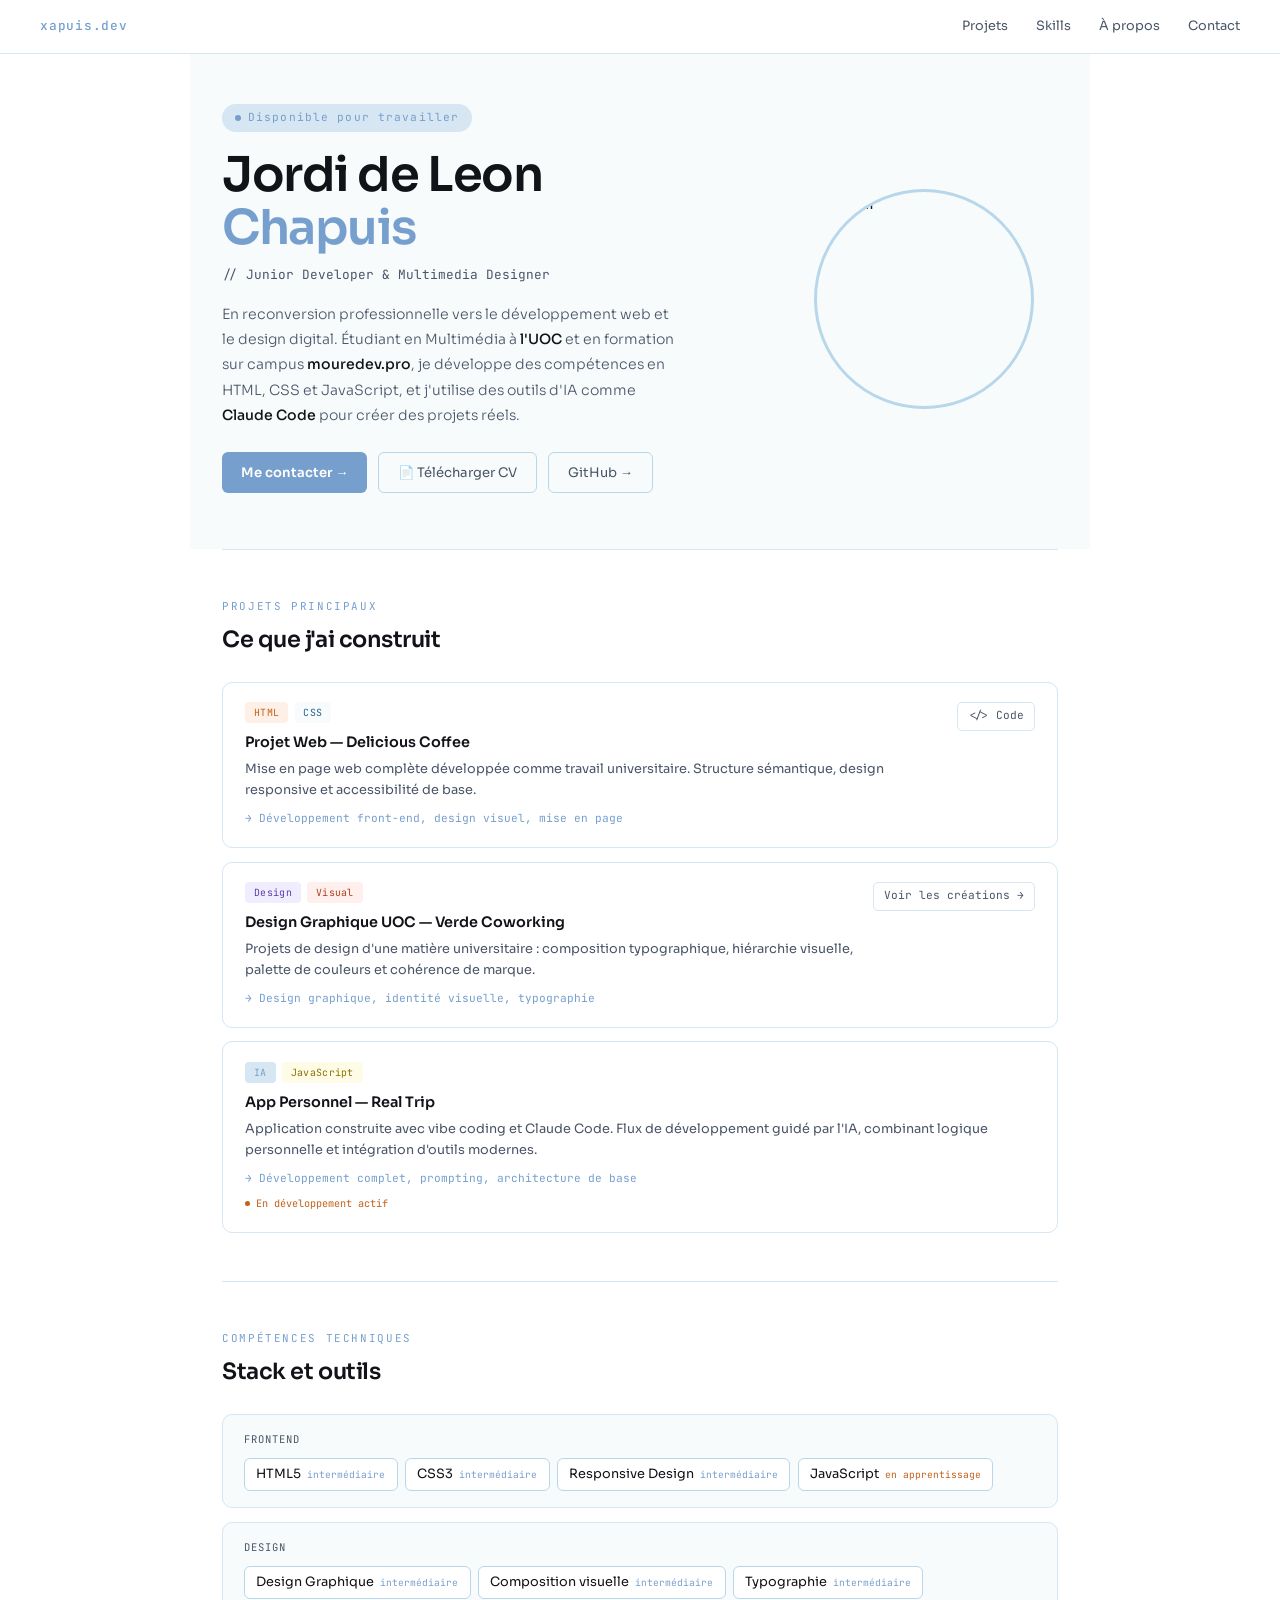
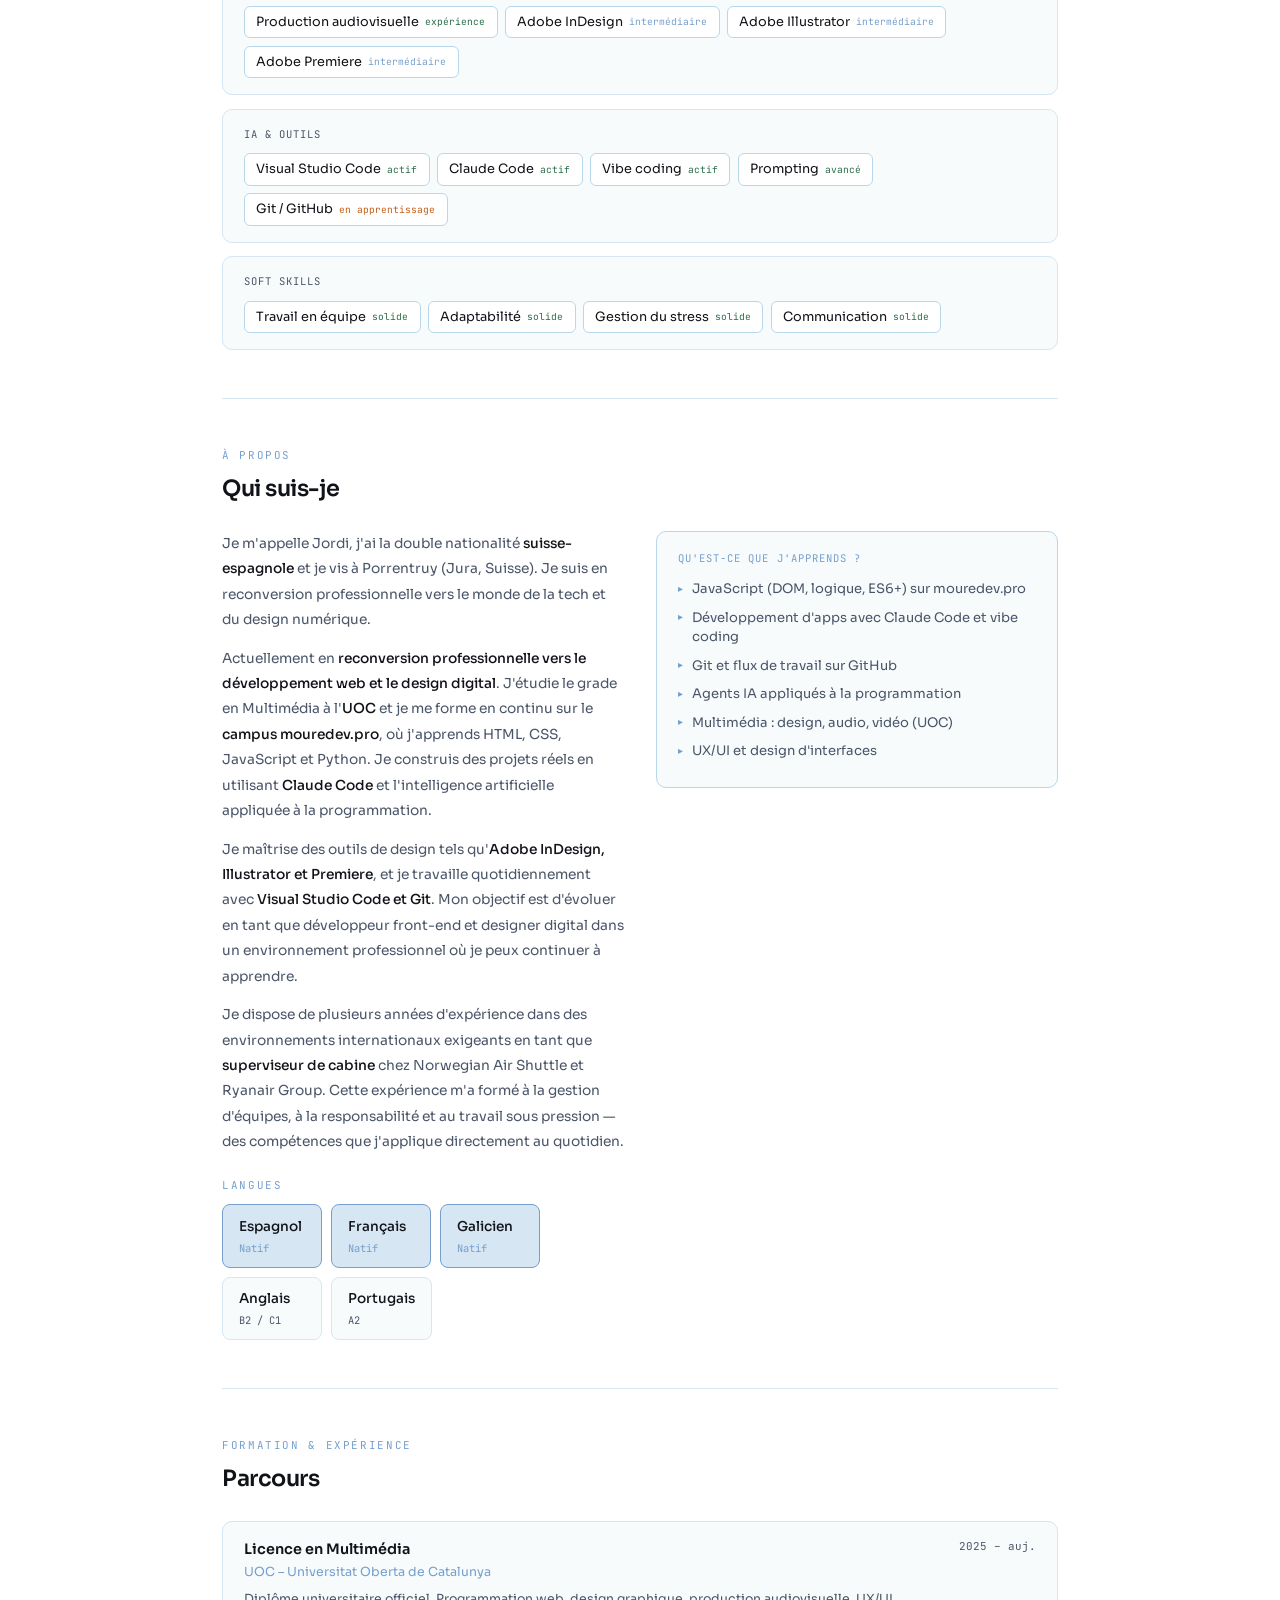
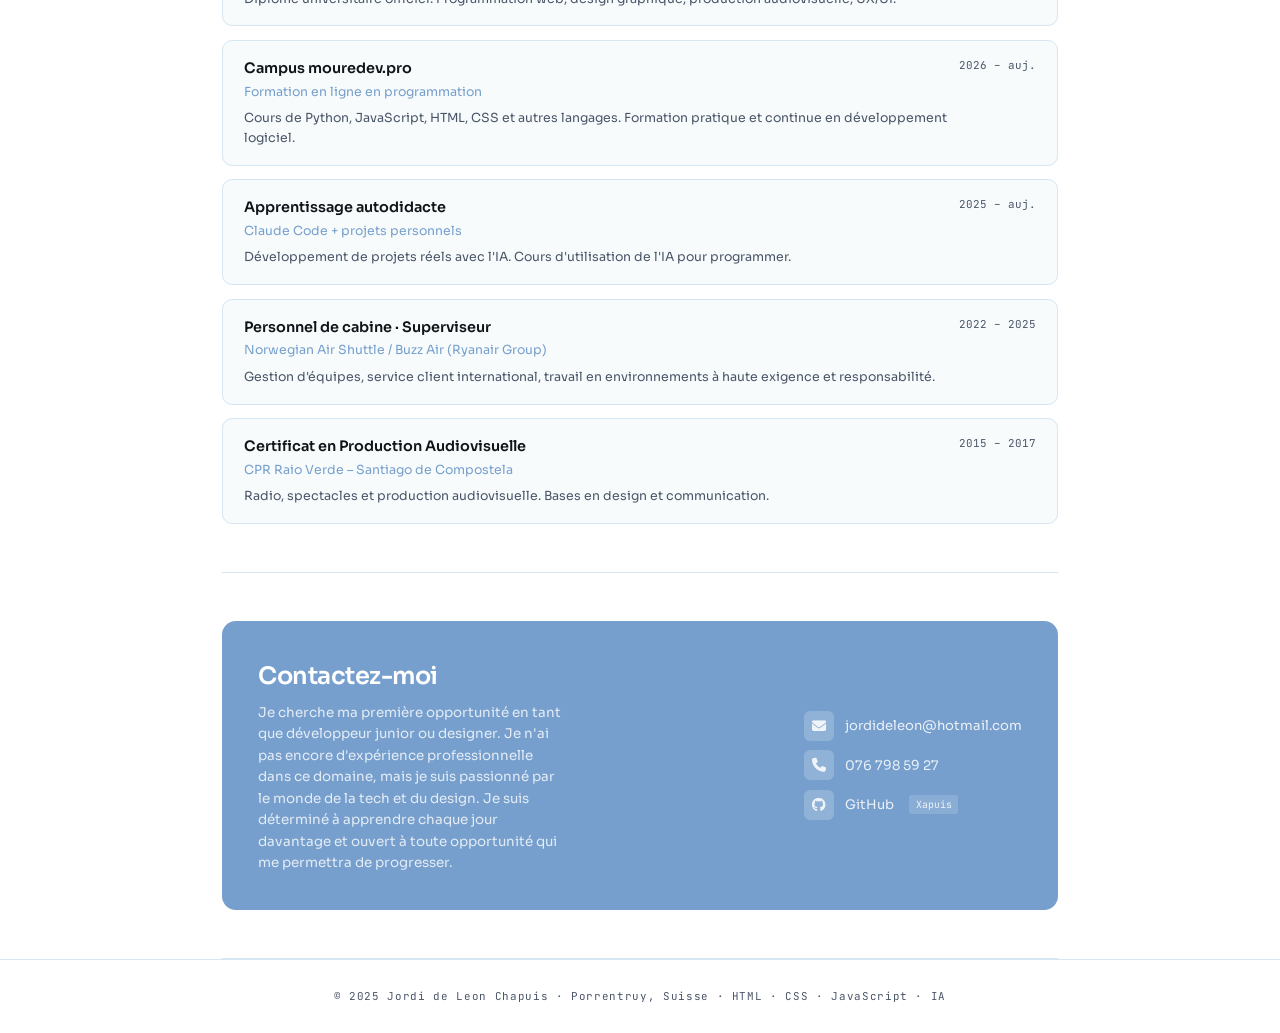
==== index.html @ 82d4c740 "portafolio completo con CV y versión francesa" ====
<!doctype html>
<html lang="fr">
  <head>
    <meta charset="UTF-8" />
    <meta name="viewport" content="width=device-width, initial-scale=1.0" />
    <title>Jordi de Leon Chapuis – Portfolio</title>
    <link
      href="https://fonts.googleapis.com/css2?family=Sora:wght@300;400;500;600&family=JetBrains+Mono:wght@400;500&display=swap"
      rel="stylesheet"
    />
    <link rel="stylesheet" href="style.css" />
    <link
      rel="stylesheet"
      href="https://cdnjs.cloudflare.com/ajax/libs/font-awesome/6.5.0/css/all.min.css"
    />
  </head>
  <body>
    <!-- nav -->
    <nav>
      <span class="logo">xapuis.dev</span>
      <div class="nav-links">
        <a href="#projets">Projets</a>
        <a href="#skills">Skills</a>
        <a href="#a-propos">À propos</a>
        <a href="#contact">Contact</a>
      </div>
    </nav>

    <!-- hero -->
    <div class="hero">
      <div class="hero-content">
        <div class="hero-available">
          <span class="dot"></span>Disponible pour travailler
        </div>
        <h1>Jordi de Leon<br /><span class="accent">Chapuis</span></h1>
        <div class="hero-role">
          // Junior Developer &amp; Multimedia Designer
        </div>
        <p class="hero-bio">
          En reconversion professionnelle vers le développement web et le design
          digital. Étudiant en Multimédia à <strong>l'UOC</strong> et en
          formation sur campus <strong>mouredev.pro</strong>, je développe des
          compétences en HTML, CSS et JavaScript, et j'utilise des outils d'IA
          comme <strong>Claude Code</strong> pour créer des projets réels.
        </p>
        <div class="hero-btns">
          <a href="#contact" class="btn-primary">Me contacter →</a>
          <a href="cv-jordi.pdf" class="btn-secondary">📄 Télécharger CV</a>
          <a href="https://github.com/Xapuis" class="btn-secondary">GitHub →</a>
        </div>
      </div>
      <img src="images/cv.picture.HEIC" alt="Jordi" class="avatar-img" />
    </div>

    <div class="container">
      <!-- projets -->
      <section class="section" id="projets">
        <div class="section-tag">Projets principaux</div>
        <h2>Ce que j'ai construit</h2>
        <div class="projects">
          <div class="project-card">
            <div class="project-info">
              <div class="proj-tags">
                <span class="tag t-html">HTML</span>
                <span class="tag t-css">CSS</span>
              </div>
              <h3 class="proj-title">Projet Web — Delicious Coffee</h3>
              <p class="proj-desc">
                Mise en page web complète développée comme travail
                universitaire. Structure sémantique, design responsive et
                accessibilité de base.
              </p>
              <div class="proj-role">
                Développement front-end, design visuel, mise en page
              </div>
            </div>
            <div class="proj-links">
              <a
                href="https://github.com/Xapuis/Proyect-html-css"
                class="proj-link"
                >&lt;/&gt; Code</a
              >
            </div>
          </div>

          <div class="project-card">
            <div class="project-info">
              <div class="proj-tags">
                <span class="tag t-design">Design</span>
                <span class="tag t-figma">Visual</span>
              </div>
              <h3 class="proj-title">Design Graphique UOC — Verde Coworking</h3>
              <p class="proj-desc">
                Projets de design d'une matière universitaire : composition
                typographique, hiérarchie visuelle, palette de couleurs et
                cohérence de marque.
              </p>
              <div class="proj-role">
                Design graphique, identité visuelle, typographie
              </div>
            </div>
            <div class="proj-links">
              <a
                href="https://github.com/Xapuis/proyect-graphic-design"
                class="proj-link"
                >Voir les créations →</a
              >
            </div>
          </div>

          <div class="project-card">
            <div class="project-info">
              <div class="proj-tags">
                <span class="tag t-ai">IA</span>
                <span class="tag t-js">JavaScript</span>
              </div>
              <h3 class="proj-title">App Personnel — Real Trip</h3>
              <p class="proj-desc">
                Application construite avec vibe coding et Claude Code. Flux de
                développement guidé par l'IA, combinant logique personnelle et
                intégration d'outils modernes.
              </p>
              <div class="proj-role">
                Développement complet, prompting, architecture de base
              </div>
              <div class="wip">
                <span class="wip-dot"></span>En développement actif
              </div>
            </div>
          </div>
        </div>
      </section>

      <!-- skills -->
      <section class="section" id="skills">
        <div class="section-tag">Compétences techniques</div>
        <h2>Stack et outils</h2>
        <div class="skills-cats">
          <div class="skill-cat">
            <div class="skill-cat-title">Frontend</div>
            <div class="skill-items">
              <div class="skill-item">
                HTML5 <span class="skill-lvl ok">intermédiaire</span>
              </div>
              <div class="skill-item">
                CSS3 <span class="skill-lvl ok">intermédiaire</span>
              </div>
              <div class="skill-item">
                Responsive Design
                <span class="skill-lvl ok">intermédiaire</span>
              </div>
              <div class="skill-item">
                JavaScript <span class="skill-lvl learn">en apprentissage</span>
              </div>
            </div>
          </div>

          <div class="skill-cat">
            <div class="skill-cat-title">Design</div>
            <div class="skill-items">
              <div class="skill-item">
                Design Graphique <span class="skill-lvl ok">intermédiaire</span>
              </div>
              <div class="skill-item">
                Composition visuelle
                <span class="skill-lvl ok">intermédiaire</span>
              </div>
              <div class="skill-item">
                Typographie <span class="skill-lvl ok">intermédiaire</span>
              </div>
              <div class="skill-item">
                Production audiovisuelle
                <span class="skill-lvl good">expérience</span>
              </div>
              <div class="skill-item">
                Adobe InDesign <span class="skill-lvl ok">intermédiaire</span>
              </div>
              <div class="skill-item">
                Adobe Illustrator
                <span class="skill-lvl ok">intermédiaire</span>
              </div>
              <div class="skill-item">
                Adobe Premiere <span class="skill-lvl ok">intermédiaire</span>
              </div>
            </div>
          </div>

          <div class="skill-cat">
            <div class="skill-cat-title">IA &amp; Outils</div>
            <div class="skill-items">
              <div class="skill-item">
                Visual Studio Code <span class="skill-lvl good">actif</span>
              </div>
              <div class="skill-item">
                Claude Code <span class="skill-lvl good">actif</span>
              </div>
              <div class="skill-item">
                Vibe coding <span class="skill-lvl good">actif</span>
              </div>
              <div class="skill-item">
                Prompting <span class="skill-lvl good">avancé</span>
              </div>
              <div class="skill-item">
                Git / GitHub
                <span class="skill-lvl learn">en apprentissage</span>
              </div>
            </div>
          </div>

          <div class="skill-cat">
            <div class="skill-cat-title">Soft skills</div>
            <div class="skill-items">
              <div class="skill-item">
                Travail en équipe <span class="skill-lvl good">solide</span>
              </div>
              <div class="skill-item">
                Adaptabilité <span class="skill-lvl good">solide</span>
              </div>
              <div class="skill-item">
                Gestion du stress <span class="skill-lvl good">solide</span>
              </div>
              <div class="skill-item">
                Communication <span class="skill-lvl good">solide</span>
              </div>
            </div>
          </div>
        </div>
      </section>

      <!-- à propos -->
      <section class="section" id="a-propos">
        <div class="section-tag">À propos</div>
        <h2>Qui suis-je</h2>
        <div class="about-grid">
          <div class="about-text">
            <p>
              Je m'appelle Jordi, j'ai la double nationalité
              <strong>suisse-espagnole</strong> et je vis à Porrentruy (Jura,
              Suisse). Je suis en reconversion professionnelle vers le monde de
              la tech et du design numérique.
            </p>
            <p>
              Actuellement en
              <strong
                >reconversion professionnelle vers le développement web et le
                design digital</strong
              >. J'étudie le grade en Multimédia à l'<strong>UOC</strong> et je
              me forme en continu sur le <strong>campus mouredev.pro</strong>,
              où j'apprends HTML, CSS, JavaScript et Python. Je construis des
              projets réels en utilisant <strong>Claude Code</strong> et
              l'intelligence artificielle appliquée à la programmation.
            </p>

            <p>
              Je maîtrise des outils de design tels qu'<strong
                >Adobe InDesign, Illustrator et Premiere</strong
              >, et je travaille quotidiennement avec
              <strong>Visual Studio Code et Git</strong>. Mon objectif est
              d'évoluer en tant que développeur front-end et designer digital
              dans un environnement professionnel où je peux continuer à
              apprendre.
            </p>

            <p>
              Je dispose de plusieurs années d'expérience dans des
              environnements internationaux exigeants en tant que
              <strong>superviseur de cabine</strong> chez Norwegian Air Shuttle
              et Ryanair Group. Cette expérience m'a formé à la gestion
              d'équipes, à la responsabilité et au travail sous pression — des
              compétences que j'applique directement au quotidien.
            </p>
            <div class="langs-block">
              <div class="section-tag">Langues</div>
              <div class="langs-grid">
                <div class="lang-card native">
                  <div class="lang-name">Espagnol</div>
                  <div class="lang-level">Natif</div>
                </div>
                <div class="lang-card native">
                  <div class="lang-name">Français</div>
                  <div class="lang-level">Natif</div>
                </div>
                <div class="lang-card native">
                  <div class="lang-name">Galicien</div>
                  <div class="lang-level">Natif</div>
                </div>
                <div class="lang-card">
                  <div class="lang-name">Anglais</div>
                  <div class="lang-level">B2 / C1</div>
                </div>
                <div class="lang-card">
                  <div class="lang-name">Portugais</div>
                  <div class="lang-level">A2</div>
                </div>
              </div>
            </div>
          </div>
          <div class="learn-box">
            <div class="learn-box-title">Qu'est-ce que j'apprends ?</div>
            <div class="learn-item">
              JavaScript (DOM, logique, ES6+) sur mouredev.pro
            </div>
            <div class="learn-item">
              Développement d'apps avec Claude Code et vibe coding
            </div>
            <div class="learn-item">Git et flux de travail sur GitHub</div>
            <div class="learn-item">Agents IA appliqués à la programmation</div>
            <div class="learn-item">
              Multimédia : design, audio, vidéo (UOC)
            </div>
            <div class="learn-item">UX/UI et design d'interfaces</div>
          </div>
        </div>
      </section>

      <!-- formation et expérience -->
      <section class="section" id="formation">
        <div class="section-tag">Formation &amp; Expérience</div>
        <h2>Parcours</h2>
        <div class="exp-list">
          <div class="exp-item">
            <div>
              <div class="exp-title">Licence en Multimédia</div>
              <div class="exp-co">UOC – Universitat Oberta de Catalunya</div>
              <div class="exp-desc">
                Diplôme universitaire officiel. Programmation web, design
                graphique, production audiovisuelle, UX/UI.
              </div>
            </div>
            <div class="exp-date">2025 – auj.</div>
          </div>

          <div class="exp-item">
            <div>
              <div class="exp-title">Campus mouredev.pro</div>
              <div class="exp-co">Formation en ligne en programmation</div>
              <div class="exp-desc">
                Cours de Python, JavaScript, HTML, CSS et autres langages.
                Formation pratique et continue en développement logiciel.
              </div>
            </div>
            <div class="exp-date">2026 – auj.</div>
          </div>

          <div class="exp-item">
            <div>
              <div class="exp-title">Apprentissage autodidacte</div>
              <div class="exp-co">Claude Code + projets personnels</div>
              <div class="exp-desc">
                Développement de projets réels avec l'IA. Cours d'utilisation de
                l'IA pour programmer.
              </div>
            </div>
            <div class="exp-date">2025 – auj.</div>
          </div>

          <div class="exp-item">
            <div>
              <div class="exp-title">Personnel de cabine · Superviseur</div>
              <div class="exp-co">
                Norwegian Air Shuttle / Buzz Air (Ryanair Group)
              </div>
              <div class="exp-desc">
                Gestion d'équipes, service client international, travail en
                environnements à haute exigence et responsabilité.
              </div>
            </div>
            <div class="exp-date">2022 – 2025</div>
          </div>

          <div class="exp-item">
            <div>
              <div class="exp-title">
                Certificat en Production Audiovisuelle
              </div>
              <div class="exp-co">CPR Raio Verde – Santiago de Compostela</div>
              <div class="exp-desc">
                Radio, spectacles et production audiovisuelle. Bases en design
                et communication.
              </div>
            </div>
            <div class="exp-date">2015 – 2017</div>
          </div>
        </div>
      </section>

      <!-- contact -->
      <section class="section section-contacto" id="contact">
        <div class="contact-box">
          <div class="contact-info">
            <h2>Contactez-moi</h2>
            <p>
              Je cherche ma première opportunité en tant que développeur junior
              ou designer. Je n'ai pas encore d'expérience professionnelle dans
              ce domaine, mais je suis passionné par le monde de la tech et du
              design. Je suis déterminé à apprendre chaque jour davantage et
              ouvert à toute opportunité qui me permettra de progresser.
            </p>
          </div>
          <div class="contact-items">
            <a href="mailto:jordideleon@hotmail.com" class="contact-row">
              <div class="c-icon"><i class="fa-solid fa-envelope"></i></div>
              jordideleon@hotmail.com
            </a>
            <a href="tel:0767985927" class="contact-row">
              <div class="c-icon"><i class="fa-solid fa-phone"></i></div>
              076 798 59 27
            </a>

            <a href="https://github.com/Xapuis" class="contact-row">
              <div class="c-icon"><i class="fa-brands fa-github"></i></div>
              GitHub <span class="c-placeholder">Xapuis</span>
            </a>
          </div>
        </div>
      </section>
    </div>

    <footer>
      © 2025 Jordi de Leon Chapuis · Porrentruy, Suisse · HTML · CSS ·
      JavaScript · IA
    </footer>
    <script>
      history.scrollRestoration = "manual";
      window.scrollTo(0, 0);
    </script>
  </body>
</html>
---- style.css ----
/* variables */
:root {
  --c1: #f7fbfc;
  --c2: #d6e6f2;
  --c3: #b9d7ea;
  --c4: #769fcd;
  --black: #111318;
  --muted: #4a5568;
  --warn: #c2601a;
  --good: #2a6e4a;
  --radius: 10px;
}

*,
*::before,
*::after {
  box-sizing: border-box;
  margin: 0;
  padding: 0;
}

html {
  scroll-behavior: smooth;
}

body {
  font-family: "Sora", sans-serif;
  background: #ffffff;
  color: var(--black);
  line-height: 1.6;
  font-size: 15px;
}

/* nav */
nav {
  position: fixed;
  top: 0;
  left: 0;
  right: 0;
  z-index: 100;
  padding: 0 2.5rem;
  height: 54px;
  display: flex;
  align-items: center;
  justify-content: space-between;
  background: #ffffff;
  border-bottom: 1.5px solid var(--c2);
}

.logo {
  font-family: "JetBrains Mono", monospace;
  font-size: 0.8rem;
  color: var(--c4);
  font-weight: 500;
  letter-spacing: 0.06em;
}

.nav-links {
  display: flex;
  gap: 1.75rem;
}

.nav-links a {
  font-size: 0.8rem;
  color: var(--muted);
  text-decoration: none;
  transition: color 0.15s;
}

.nav-links a:hover {
  color: var(--c4);
}

/* hero */
.hero {
  background: var(--c1);
  padding: 6.5rem 2rem 3.5rem;
  max-width: 900px;
  margin: 0 auto;
  display: grid;
  grid-template-columns: 1fr 220px;
  gap: 0.5rem;
  align-items: center;
}

@keyframes blink {
  0%, 100% { opacity: 1; }
  50% { opacity: 0.25; }
}

.hero-available {
  display: inline-flex;
  align-items: center;
  gap: 0.45rem;
  font-family: "JetBrains Mono", monospace;
  font-size: 0.7rem;
  color: var(--c4);
  letter-spacing: 0.1em;
  margin-bottom: 1.1rem;
  background: var(--c2);
  padding: 0.3rem 0.8rem;
  border-radius: 100px;
  width: fit-content;
}

.dot {
  width: 6px;
  height: 6px;
  background: var(--c4);
  border-radius: 50%;
  animation: blink 2s ease infinite;
}

.hero h1 {
  font-size: clamp(2rem, 5vw, 3rem);
  font-weight: 600;
  line-height: 1.1;
  letter-spacing: -0.03em;
  margin-bottom: 0.65rem;
}

.accent {
  color: var(--c4);
}

.hero-role {
  font-family: "JetBrains Mono", monospace;
  font-size: 0.8rem;
  color: var(--muted);
  margin-bottom: 1rem;
}

.hero-bio {
  color: var(--muted);
  font-size: 0.88rem;
  font-weight: 300;
  max-width: 460px;
  line-height: 1.8;
  margin-bottom: 1.5rem;
}

.hero-bio strong {
  color: var(--black);
  font-weight: 500;
}

.hero-btns {
  display: flex;
  gap: 0.65rem;
  flex-wrap: wrap;
}

.btn-primary {
  display: inline-flex;
  align-items: center;
  gap: 0.4rem;
  padding: 0.55rem 1.2rem;
  background: var(--c4);
  color: #ffffff;
  font-size: 0.82rem;
  font-weight: 600;
  border-radius: 6px;
  text-decoration: none;
  transition: opacity 0.15s;
}
.btn-primary:hover {
  opacity: 0.85;
}

.btn-secondary {
  display: inline-flex;
  align-items: center;
  gap: 0.4rem;
  padding: 0.55rem 1.2rem;
  border: 1.5px solid var(--c3);
  color: var(--muted);
  font-size: 0.82rem;
  border-radius: 6px;
  text-decoration: none;
  transition: border-color 0.15s, color 0.15s;
}
.btn-secondary:hover {
  border-color: var(--c4);
  color: var(--c4);
}

.avatar-img {
  width: 220px;
  height: 220px;
  border-radius: 50%;
  object-fit: cover;
  border: 3px solid var(--c3);
  margin-left: -1.5rem;
}

/* contenedor y secciones */
.container {
  max-width: 900px;
  margin: 0 auto;
  padding: 0 2rem;
}

.section {
  padding: 3rem 0;
  border-top: 1.5px solid var(--c2);
}

.section-contacto {
  border-bottom: 1.5px solid var(--c2);
  margin-bottom: 0;
}

.section-tag {
  font-family: "JetBrains Mono", monospace;
  font-size: 0.68rem;
  color: var(--c4);
  letter-spacing: 0.15em;
  text-transform: uppercase;
  margin-bottom: 0.4rem;
}

.section h2 {
  font-size: 1.4rem;
  font-weight: 600;
  letter-spacing: -0.02em;
  margin-bottom: 1.5rem;
}

/* proyectos */
.projects {
  display: flex;
  flex-direction: column;
  gap: 0.85rem;
}

.project-card {
  background: #ffffff;
  border: 1.5px solid var(--c2);
  border-radius: var(--radius);
  padding: 1.2rem 1.4rem;
  display: grid;
  grid-template-columns: 1fr auto;
  gap: 1rem;
  align-items: start;
  transition: border-color 0.2s;
}

.project-card:hover {
  border-color: var(--c4);
}

.proj-tags {
  display: flex;
  gap: 0.4rem;
  flex-wrap: wrap;
  margin-bottom: 0.5rem;
}

.tag {
  font-family: "JetBrains Mono", monospace;
  font-size: 0.62rem;
  padding: 0.18rem 0.55rem;
  border-radius: 4px;
  letter-spacing: 0.03em;
}

.t-html   { background: #fef0e6; color: #c2601a; }
.t-css    { background: var(--c1); color: #2a5f8a; }
.t-js     { background: #fefbe6; color: #8a7200; }
.t-ai     { background: var(--c2); color: var(--c4); }
.t-design { background: #f0eefe; color: #5a3faa; }
.t-figma  { background: #fff0ee; color: #b04020; }

.proj-title {
  font-size: 0.9rem;
  font-weight: 600;
  margin-bottom: 0.3rem;
  color: var(--black);
}

.proj-desc {
  font-size: 0.8rem;
  color: var(--muted);
  line-height: 1.6;
  margin-bottom: 0.6rem;
}

.proj-role {
  font-family: "JetBrains Mono", monospace;
  font-size: 0.7rem;
  color: var(--c4);
}
.proj-role::before {
  content: "→ ";
}

.wip {
  display: inline-flex;
  align-items: center;
  gap: 0.35rem;
  font-family: "JetBrains Mono", monospace;
  font-size: 0.64rem;
  color: var(--warn);
  margin-top: 0.5rem;
}

@keyframes blink-warn {
  0%, 100% { opacity: 1; }
  50% { opacity: 0.3; }
}

.wip-dot {
  width: 5px;
  height: 5px;
  background: var(--warn);
  border-radius: 50%;
  animation: blink-warn 1.5s ease infinite;
}

.proj-links {
  display: flex;
  gap: 0.45rem;
  flex-shrink: 0;
}

.proj-link {
  font-family: "JetBrains Mono", monospace;
  font-size: 0.7rem;
  color: var(--muted);
  text-decoration: none;
  border: 1px solid var(--c2);
  padding: 0.28rem 0.6rem;
  border-radius: 5px;
  white-space: nowrap;
  transition: border-color 0.15s, color 0.15s;
}
.proj-link:hover {
  border-color: var(--c4);
  color: var(--c4);
}

/* skills */
.skills-cats {
  display: flex;
  flex-direction: column;
  gap: 0.85rem;
}

.skill-cat {
  background: var(--c1);
  border: 1.5px solid var(--c2);
  border-radius: var(--radius);
  padding: 1rem 1.3rem;
}

.skill-cat-title {
  font-family: "JetBrains Mono", monospace;
  font-size: 0.66rem;
  color: var(--muted);
  letter-spacing: 0.1em;
  text-transform: uppercase;
  margin-bottom: 0.65rem;
}

.skill-items {
  display: flex;
  flex-wrap: wrap;
  gap: 0.45rem;
}

.skill-item {
  display: flex;
  align-items: center;
  gap: 0.4rem;
  background: #ffffff;
  border: 1px solid var(--c3);
  border-radius: 6px;
  padding: 0.32rem 0.7rem;
  font-size: 0.8rem;
}

.skill-lvl {
  font-family: "JetBrains Mono", monospace;
  font-size: 0.6rem;
}
.skill-lvl.learn { color: var(--warn); }
.skill-lvl.ok    { color: var(--c4); }
.skill-lvl.good  { color: var(--good); }

/* sobre mí */
.about-grid {
  display: grid;
  grid-template-columns: 1fr 1fr;
  gap: 2rem;
  align-items: start;
}

.about-text p {
  font-size: 0.86rem;
  color: var(--muted);
  line-height: 1.85;
  margin-bottom: 0.8rem;
}
.about-text p strong {
  color: var(--black);
  font-weight: 500;
}

.langs-block {
  margin-top: 1.4rem;
}

.langs-grid {
  display: flex;
  flex-wrap: wrap;
  gap: 0.55rem;
  margin-top: 0.6rem;
}

.lang-card {
  background: var(--c1);
  border: 1.5px solid var(--c2);
  border-radius: 8px;
  padding: 0.65rem 1rem;
  min-width: 100px;
}
.lang-card.native {
  border-color: var(--c4);
  background: var(--c2);
}

.lang-name {
  font-size: 0.85rem;
  font-weight: 500;
  margin-bottom: 0.15rem;
}
.lang-level {
  font-family: "JetBrains Mono", monospace;
  font-size: 0.65rem;
  color: var(--muted);
}
.lang-card.native .lang-level {
  color: var(--c4);
}

.learn-box {
  background: var(--c1);
  border: 1.5px solid var(--c3);
  border-radius: var(--radius);
  padding: 1.1rem 1.3rem;
  height: fit-content;
}

.learn-box-title {
  font-family: "JetBrains Mono", monospace;
  font-size: 0.66rem;
  color: var(--c4);
  letter-spacing: 0.1em;
  text-transform: uppercase;
  margin-bottom: 0.8rem;
}

.learn-item {
  display: flex;
  align-items: flex-start;
  gap: 0.55rem;
  font-size: 0.82rem;
  color: var(--muted);
  margin-bottom: 0.55rem;
  line-height: 1.5;
}
.learn-item::before {
  content: "▸";
  color: var(--c4);
  font-size: 0.62rem;
  margin-top: 0.16rem;
  flex-shrink: 0;
}

/* experiencia y formación */
.exp-list {
  display: flex;
  flex-direction: column;
  gap: 0.85rem;
}

.exp-item {
  background: var(--c1);
  border: 1.5px solid var(--c2);
  border-radius: var(--radius);
  padding: 1rem 1.3rem;
  display: grid;
  grid-template-columns: 1fr auto;
  gap: 0.5rem;
  align-items: start;
}

.exp-title {
  font-size: 0.9rem;
  font-weight: 600;
  margin-bottom: 0.15rem;
}

.exp-co {
  font-size: 0.78rem;
  color: var(--c4);
}

.exp-desc {
  font-size: 0.78rem;
  color: var(--muted);
  margin-top: 0.4rem;
  line-height: 1.6;
  grid-column: 1 / -1;
}

.exp-date {
  font-family: "JetBrains Mono", monospace;
  font-size: 0.68rem;
  color: var(--muted);
  white-space: nowrap;
}

/* contacto */
.contact-box {
  background: var(--c4);
  border-radius: 14px;
  padding: 2.25rem;
  display: flex;
  justify-content: space-between;
  align-items: center;
  gap: 2rem;
  flex-wrap: wrap;
}

.contact-info h2 {
  font-size: 1.5rem;
  font-weight: 600;
  color: #ffffff;
  margin-bottom: 0.4rem;
}

.contact-info p {
  font-size: 0.84rem;
  color: rgba(255, 255, 255, 0.8);
  max-width: 310px;
}

.contact-items {
  display: flex;
  flex-direction: column;
  gap: 0.6rem;
}

.contact-row {
  display: flex;
  align-items: center;
  gap: 0.7rem;
  font-size: 0.82rem;
  color: rgba(255, 255, 255, 0.85);
  text-decoration: none;
  transition: color 0.15s;
}
.contact-row:hover {
  color: #ffffff;
}

.c-icon {
  width: 30px;
  height: 30px;
  background: rgba(255, 255, 255, 0.2);
  border-radius: 6px;
  display: flex;
  align-items: center;
  justify-content: center;
  font-size: 0.88rem;
  flex-shrink: 0;
}

.c-placeholder {
  font-family: "JetBrains Mono", monospace;
  font-size: 0.62rem;
  background: rgba(255, 255, 255, 0.15);
  border-radius: 3px;
  padding: 0.1rem 0.4rem;
  margin-left: 0.25rem;
}

/* footer */
footer {
  text-align: center;
  padding: 1.75rem;
  font-family: "JetBrains Mono", monospace;
  font-size: 0.68rem;
  color: var(--muted);
  border-top: 1.5px solid var(--c2);
  letter-spacing: 0.06em;
}

/* responsive móvil */
@media (max-width: 640px) {
  .hero {
    grid-template-columns: 1fr;
    padding-top: 5.5rem;
  }

  .avatar-img {
    display: none;
  }

  .about-grid {
    grid-template-columns: 1fr;
  }

  nav {
    padding: 0 1rem;
  }

  .nav-links {
    gap: 1rem;
  }

  .project-card {
    grid-template-columns: 1fr;
  }

  .contact-box {
    flex-direction: column;
    align-items: flex-start;
  }
}
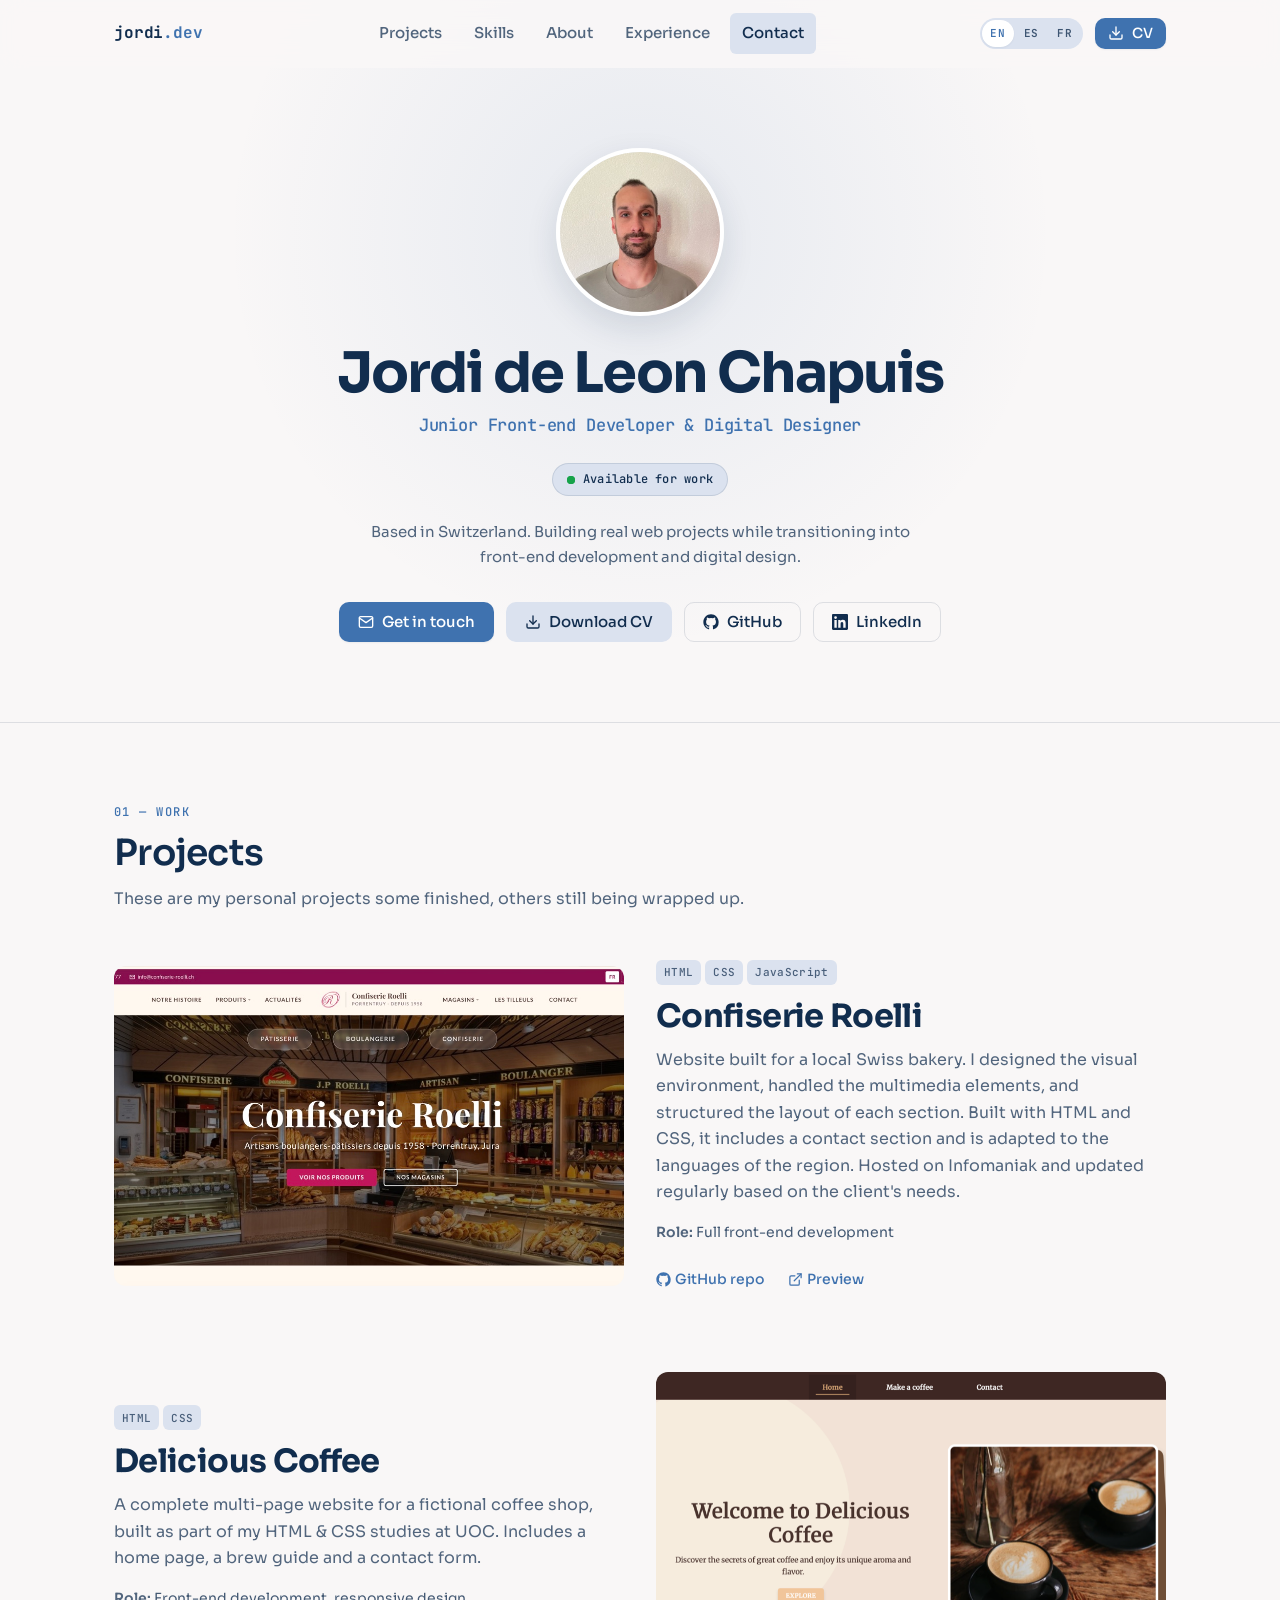
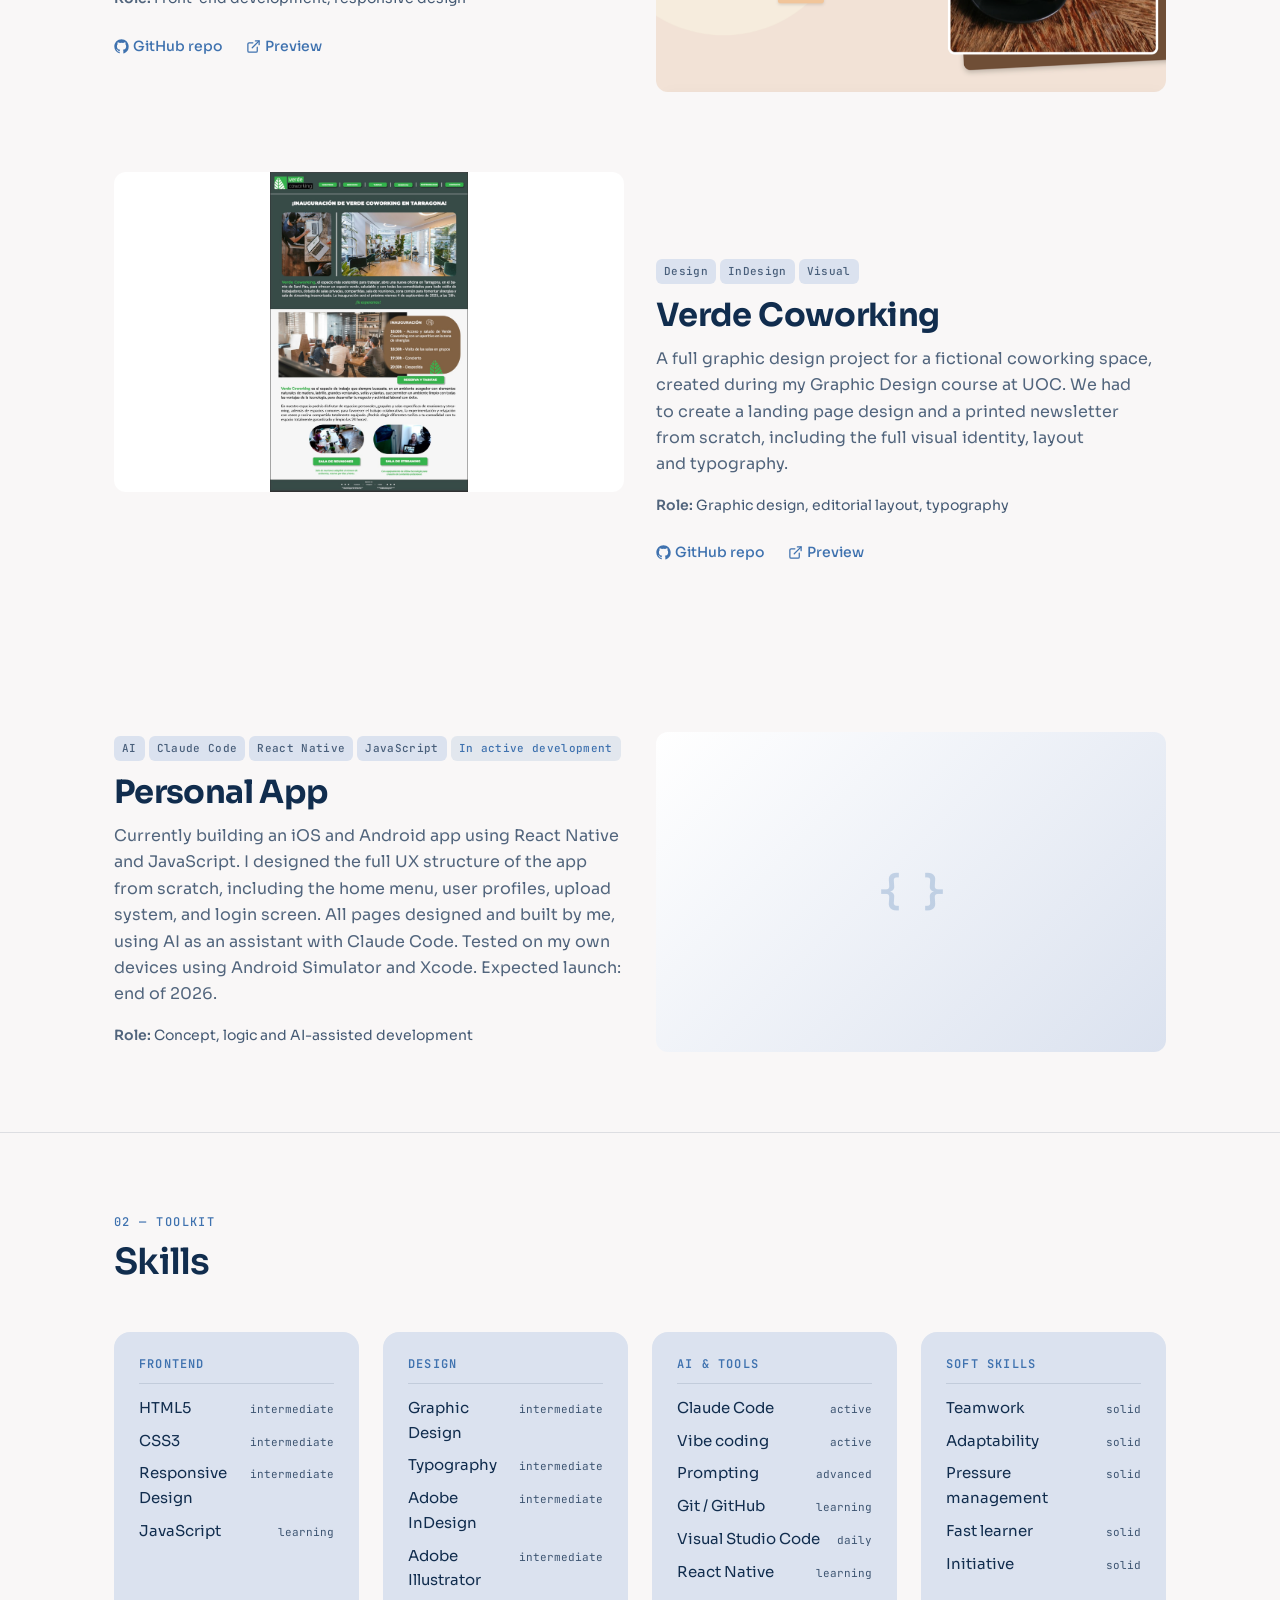
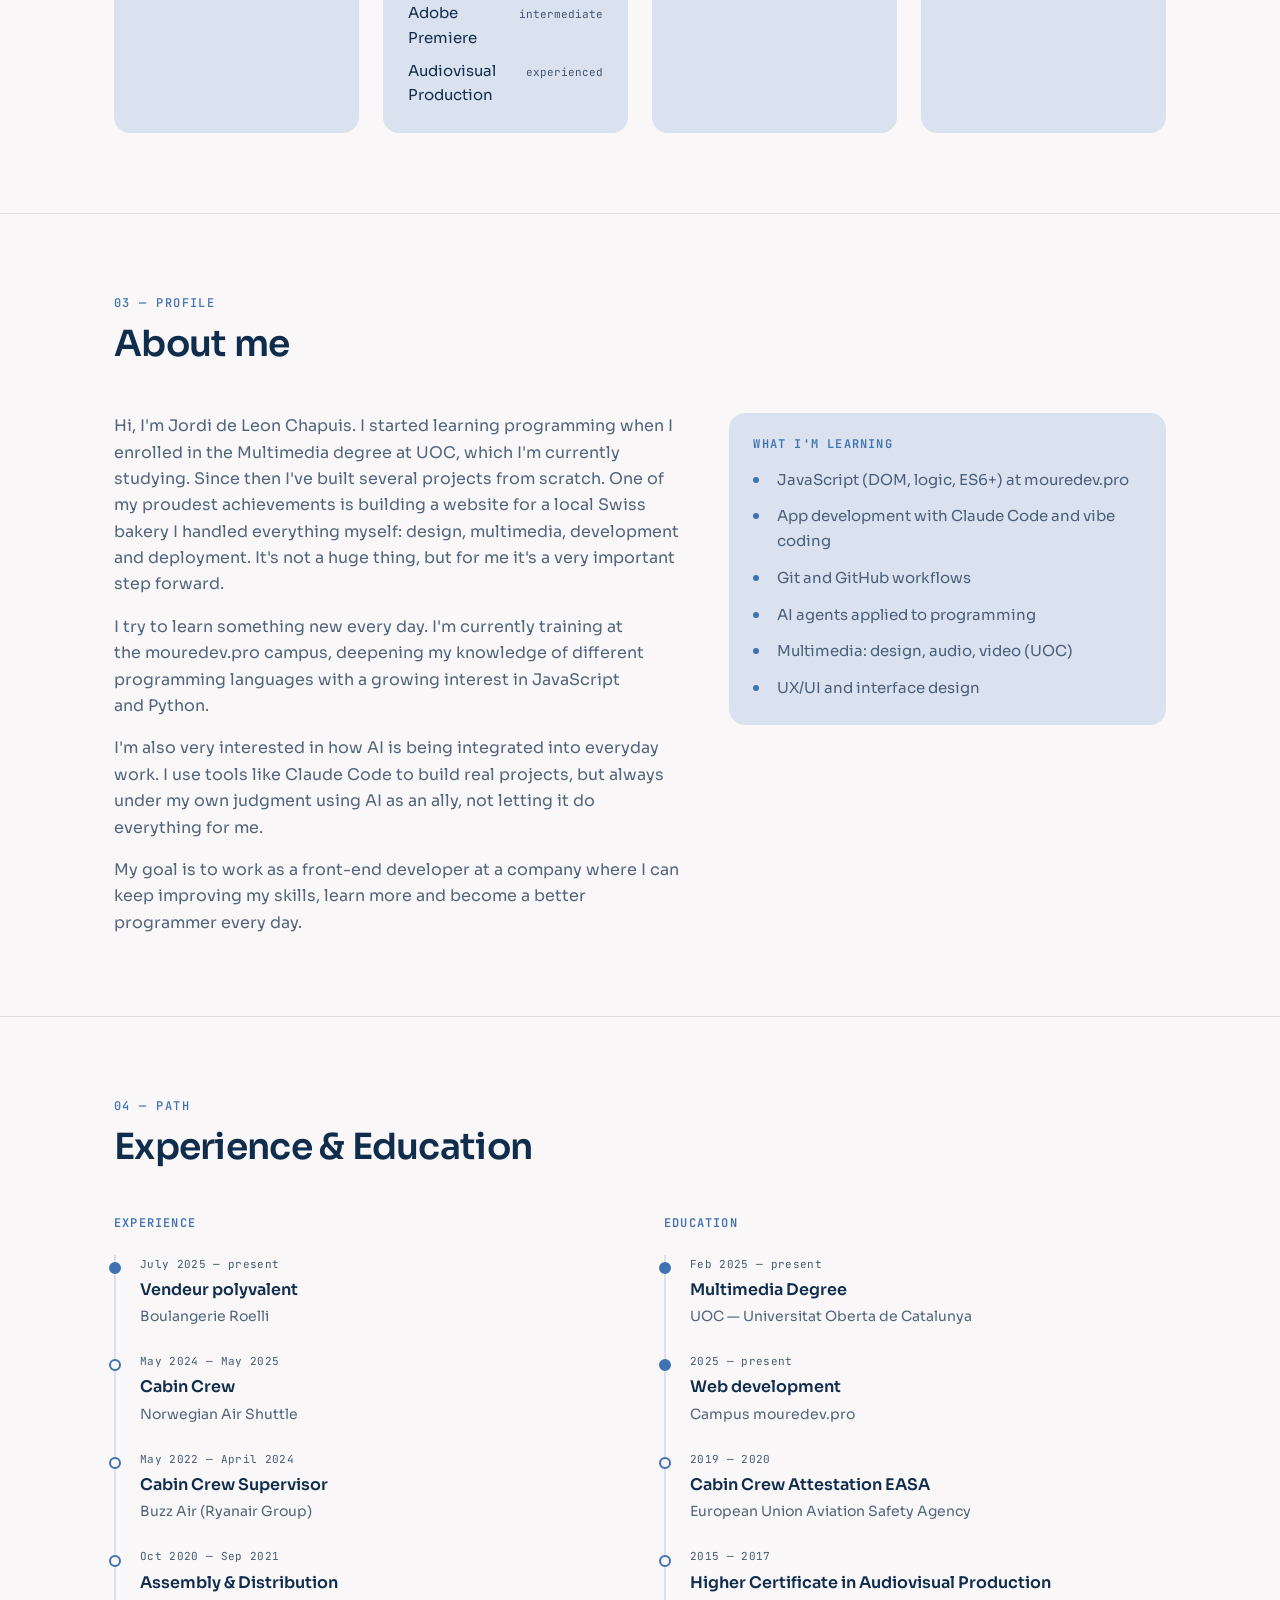
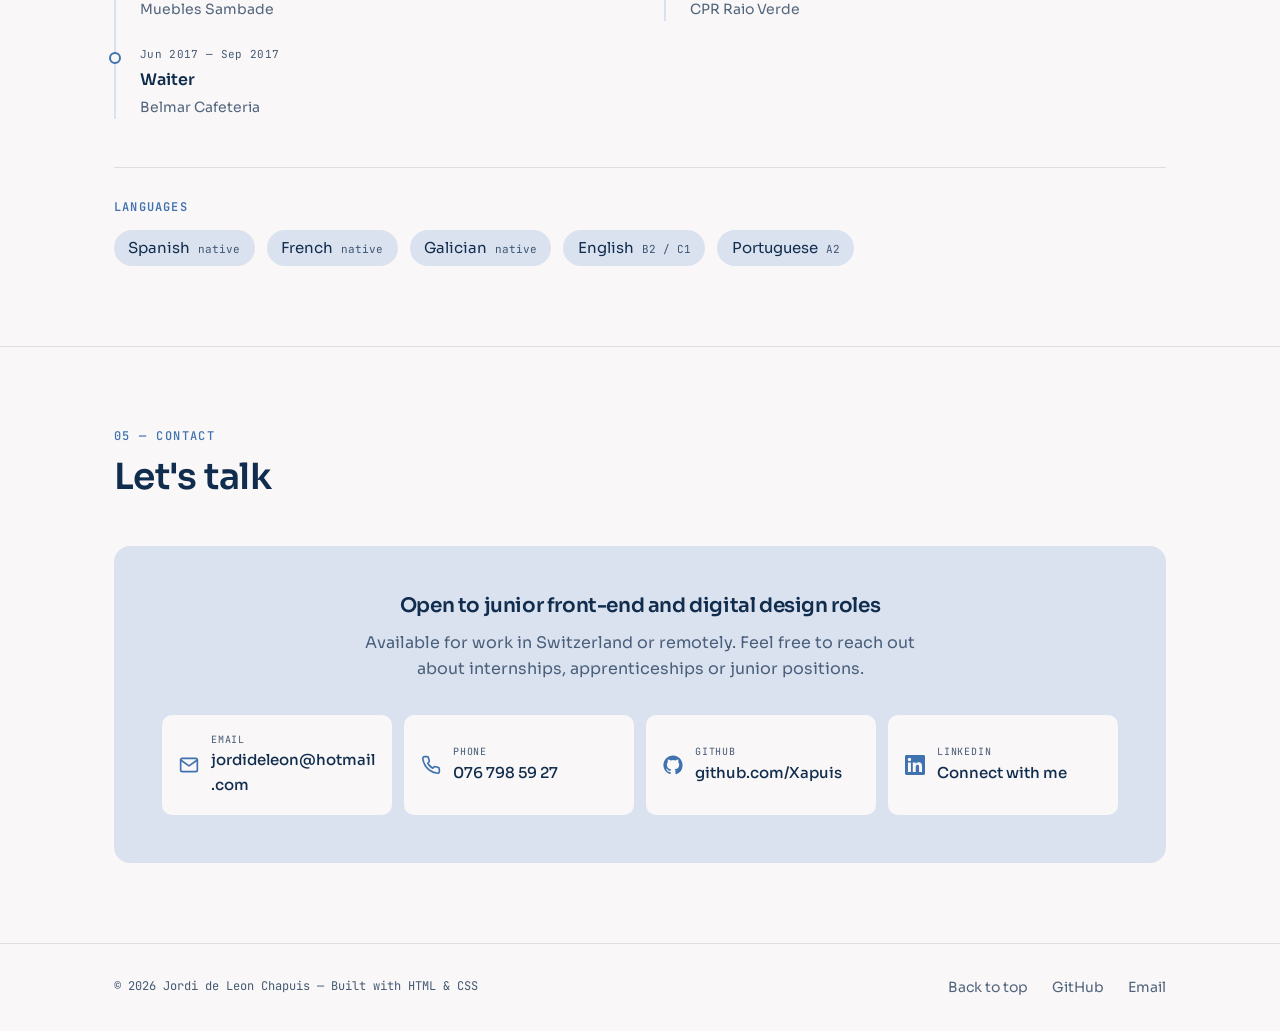
==== commit 8308724e: "Rehago el portafolio: diseño nuevo, versión francesa y optimización Reconstruyo index.html y style.c" ====
--- a/index.html
+++ b/index.html
@@ -1,428 +1,600 @@
-<!doctype html>
-<html lang="fr">
-  <head>
-    <meta charset="UTF-8" />
-    <meta name="viewport" content="width=device-width, initial-scale=1.0" />
-    <title>Jordi de Leon Chapuis – Portfolio</title>
-    <link
-      href="https://fonts.googleapis.com/css2?family=Sora:wght@300;400;500;600&family=JetBrains+Mono:wght@400;500&display=swap"
-      rel="stylesheet"
-    />
-    <link rel="stylesheet" href="style.css" />
-    <link
-      rel="stylesheet"
-      href="https://cdnjs.cloudflare.com/ajax/libs/font-awesome/6.5.0/css/all.min.css"
-    />
-  </head>
-  <body>
-    <!-- nav -->
-    <nav>
-      <span class="logo">xapuis.dev</span>
-      <div class="nav-links">
-        <a href="#projets">Projets</a>
-        <a href="#skills">Skills</a>
-        <a href="#a-propos">À propos</a>
-        <a href="#contact">Contact</a>
+<!DOCTYPE html>
+<html lang="en">
+<head>
+  <meta charset="UTF-8">
+  <meta name="viewport" content="width=device-width, initial-scale=1.0">
+  <title>Jordi de Leon Chapuis — Junior Front-end Developer &amp; Digital Designer</title>
+
+  <meta name="description" content="Portfolio of Jordi de Leon Chapuis — Junior Front-end Developer and Digital Designer based in Switzerland.">
+  <meta name="author" content="Jordi de Leon Chapuis">
+  <meta property="og:type" content="website">
+  <meta property="og:title" content="Jordi de Leon Chapuis — Portfolio">
+  <meta property="og:description" content="Junior Front-end Developer and Digital Designer based in Switzerland.">
+  <meta property="og:image" content="https://xapuis.github.io/images/screenshot_web2.jpg">
+  <meta property="og:url" content="https://xapuis.github.io">
+  <meta property="og:locale" content="en">
+  <meta name="twitter:card" content="summary_large_image">
+  <meta name="theme-color" content="#f9f7f7">
+
+  <link rel="canonical" href="https://xapuis.github.io">
+  <link rel="alternate" hreflang="en" href="https://xapuis.github.io/index.html">
+  <link rel="alternate" hreflang="es" href="https://xapuis.github.io/index_es.html">
+  <link rel="alternate" hreflang="fr" href="https://xapuis.github.io/index_fr.html">
+  <link rel="alternate" hreflang="x-default" href="https://xapuis.github.io/index.html">
+
+  <link rel="preconnect" href="https://fonts.googleapis.com">
+  <link rel="preconnect" href="https://fonts.gstatic.com" crossorigin>
+  <link href="https://fonts.googleapis.com/css2?family=JetBrains+Mono:wght@400;500;600;700&family=Sora:wght@400;500;600;700&display=swap" rel="stylesheet">
+
+  <link rel="stylesheet" href="style.css">
+</head>
+<body>
+
+  <a class="skip-link" href="#main">Skip to content</a>
+
+  <!-- ====================== NAV ====================== -->
+  <header class="nav" id="nav">
+    <div class="container nav__inner">
+      <a class="nav__logo" href="#top" aria-label="jordi.dev — home">jordi<span>.dev</span></a>
+
+      <nav class="nav__menu" id="nav-menu" aria-label="Main">
+        <a class="nav__link" href="#projects">Projects</a>
+        <a class="nav__link" href="#skills">Skills</a>
+        <a class="nav__link" href="#about">About</a>
+        <a class="nav__link" href="#experience">Experience</a>
+        <a class="nav__link" href="#contact">Contact</a>
+        <a class="btn btn--primary btn--sm btn--cv-mobile" href="CV%20Programmer%202027.pdf" target="_blank" rel="noopener">Download CV</a>
+      </nav>
+
+      <div class="nav__actions">
+        <div class="lang" role="group" aria-label="Language">
+          <a class="lang__item" href="index.html" aria-current="true" hreflang="en">EN</a>
+          <a class="lang__item" href="index_es.html" hreflang="es">ES</a>
+          <a class="lang__item" href="index_fr.html" hreflang="fr">FR</a>
+        </div>
+
+        <a class="btn btn--primary btn--sm btn--cv" href="CV%20Programmer%202027.pdf" target="_blank" rel="noopener">
+          <svg class="icon" viewBox="0 0 24 24" fill="none" stroke="currentColor" stroke-width="2" stroke-linecap="round" stroke-linejoin="round" aria-hidden="true"><path d="M21 15v4a2 2 0 0 1-2 2H5a2 2 0 0 1-2-2v-4"></path><polyline points="7 10 12 15 17 10"></polyline><line x1="12" y1="15" x2="12" y2="3"></line></svg>
+          CV
+        </a>
+
+        <button class="nav__toggle" id="nav-toggle" type="button" aria-label="Open menu" aria-expanded="false" aria-controls="nav-menu">
+          <span></span><span></span><span></span>
+        </button>
       </div>
-    </nav>
-
-    <!-- hero -->
-    <div class="hero">
-      <div class="hero-content">
-        <div class="hero-available">
-          <span class="dot"></span>Disponible pour travailler
-        </div>
-        <h1>Jordi de Leon<br /><span class="accent">Chapuis</span></h1>
-        <div class="hero-role">
-          // Junior Developer &amp; Multimedia Designer
-        </div>
-        <p class="hero-bio">
-          En reconversion professionnelle vers le développement web et le design
-          digital. Étudiant en Multimédia à <strong>l'UOC</strong> et en
-          formation sur campus <strong>mouredev.pro</strong>, je développe des
-          compétences en HTML, CSS et JavaScript, et j'utilise des outils d'IA
-          comme <strong>Claude Code</strong> pour créer des projets réels.
+    </div>
+  </header>
+
+  <main id="main">
+    <span id="top"></span>
+
+    <!-- ====================== HERO ====================== -->
+    <section class="hero">
+      <div class="container hero__inner reveal">
+        <img class="hero__photo" src="images/cv.picture.jpg" alt="Portrait of Jordi de Leon Chapuis" width="168" height="168">
+
+        <div>
+          <h1 class="hero__name">Jordi de Leon Chapuis</h1>
+          <p class="hero__role">Junior Front-end Developer &amp; Digital Designer</p>
+        </div>
+
+        <span class="badge">
+          <span class="badge__dot" aria-hidden="true"></span>
+          Available for work
+        </span>
+
+        <p class="hero__location">
+          Based in Switzerland. Building real web projects while transitioning
+          into front-end development and digital design.
         </p>
-        <div class="hero-btns">
-          <a href="#contact" class="btn-primary">Me contacter →</a>
-          <a href="cv-jordi.pdf" class="btn-secondary">📄 Télécharger CV</a>
-          <a href="https://github.com/Xapuis" class="btn-secondary">GitHub →</a>
+
+        <div class="hero__actions">
+          <a class="btn btn--primary" href="#contact">
+            <svg class="icon" viewBox="0 0 24 24" fill="none" stroke="currentColor" stroke-width="2" stroke-linecap="round" stroke-linejoin="round" aria-hidden="true"><path d="M4 4h16c1.1 0 2 .9 2 2v12c0 1.1-.9 2-2 2H4c-1.1 0-2-.9-2-2V6c0-1.1.9-2 2-2z"></path><polyline points="22,6 12,13 2,6"></polyline></svg>
+            Get in touch
+          </a>
+
+          <a class="btn btn--secondary" href="CV%20Programmer%202027.pdf" target="_blank" rel="noopener">
+            <svg class="icon" viewBox="0 0 24 24" fill="none" stroke="currentColor" stroke-width="2" stroke-linecap="round" stroke-linejoin="round" aria-hidden="true"><path d="M21 15v4a2 2 0 0 1-2 2H5a2 2 0 0 1-2-2v-4"></path><polyline points="7 10 12 15 17 10"></polyline><line x1="12" y1="15" x2="12" y2="3"></line></svg>
+            Download CV
+          </a>
+
+          <a class="btn btn--ghost" href="https://github.com/Xapuis" target="_blank" rel="noopener">
+            <svg class="icon" viewBox="0 0 24 24" fill="currentColor" aria-hidden="true"><path d="M12 .5C5.73.5.5 5.73.5 12c0 5.08 3.29 9.38 7.86 10.9.58.1.79-.25.79-.56v-2c-3.2.7-3.88-1.37-3.88-1.37-.53-1.34-1.29-1.7-1.29-1.7-1.05-.72.08-.7.08-.7 1.16.08 1.77 1.2 1.77 1.2 1.03 1.77 2.7 1.26 3.36.96.1-.75.4-1.26.73-1.55-2.56-.29-5.25-1.28-5.25-5.7 0-1.26.45-2.29 1.19-3.1-.12-.29-.52-1.46.11-3.05 0 0 .97-.31 3.18 1.18a11 11 0 0 1 5.8 0c2.2-1.49 3.17-1.18 3.17-1.18.63 1.59.23 2.76.12 3.05.74.81 1.18 1.84 1.18 3.1 0 4.43-2.69 5.4-5.26 5.69.41.36.78 1.06.78 2.14v3.17c0 .31.21.67.8.56A11.51 11.51 0 0 0 23.5 12C23.5 5.73 18.27.5 12 .5z"></path></svg>
+            GitHub
+          </a>
+
+          <a class="btn btn--ghost" href="https://www.linkedin.com/in/jordi-de-leon-chapuis-488936340/" target="_blank" rel="noopener">
+            <svg class="icon" viewBox="0 0 24 24" fill="currentColor" aria-hidden="true"><path d="M20.45 20.45h-3.56v-5.57c0-1.33-.03-3.04-1.85-3.04-1.85 0-2.14 1.45-2.14 2.94v5.67H9.35V9h3.41v1.56h.05a3.74 3.74 0 0 1 3.37-1.85c3.6 0 4.27 2.37 4.27 5.46v6.28zM5.34 7.43a2.07 2.07 0 1 1 0-4.14 2.07 2.07 0 0 1 0 4.14zm1.78 13.02H3.55V9h3.57v11.45zM22.22 0H1.77C.79 0 0 .77 0 1.73v20.54C0 23.22.79 24 1.77 24h20.45c.98 0 1.78-.78 1.78-1.73V1.73C24 .77 23.2 0 22.22 0z"></path></svg>
+            LinkedIn
+          </a>
         </div>
       </div>
-      <img src="images/cv.picture.HEIC" alt="Jordi" class="avatar-img" />
-    </div>
-
-    <div class="container">
-      <!-- projets -->
-      <section class="section" id="projets">
-        <div class="section-tag">Projets principaux</div>
-        <h2>Ce que j'ai construit</h2>
-        <div class="projects">
-          <div class="project-card">
-            <div class="project-info">
-              <div class="proj-tags">
-                <span class="tag t-html">HTML</span>
-                <span class="tag t-css">CSS</span>
+    </section>
+
+    <!-- ====================== PROJECTS ====================== -->
+    <section class="section" id="projects">
+      <div class="container">
+        <header class="section__header reveal">
+          <span class="section__label">01 — Work</span>
+          <h2>Projects</h2>
+          <p class="section__intro">
+            These are my personal projects  some finished, others still being
+            wrapped up.
+          </p>
+        </header>
+
+        <div class="projects reveal-stagger">
+
+          <!-- Confiserie Roelli -->
+          <article class="project">
+            <div class="project__media">
+              <img class="project__shot" src="images/screenshot_web2.jpg" alt="Screenshot of the Confiserie Roelli website" loading="lazy">
+            </div>
+            <div class="project__body">
+              <div class="tags">
+                <span class="tag">HTML</span>
+                <span class="tag">CSS</span>
+                <span class="tag">JavaScript</span>
               </div>
-              <h3 class="proj-title">Projet Web — Delicious Coffee</h3>
-              <p class="proj-desc">
-                Mise en page web complète développée comme travail
-                universitaire. Structure sémantique, design responsive et
-                accessibilité de base.
+              <h3 class="project__title">Confiserie Roelli</h3>
+              <p class="project__desc">
+                Website built for a local Swiss bakery. I designed the visual
+                environment, handled the multimedia elements, and structured the
+                layout of each section. Built with HTML and CSS, it includes a
+                contact section and is adapted to the languages of the region.
+                Hosted on Infomaniak and updated regularly based on the client's
+                needs.
               </p>
-              <div class="proj-role">
-                Développement front-end, design visuel, mise en page
+              <p class="project__role"><strong>Role:</strong> Full front-end development</p>
+              <div class="project__links">
+                <a class="project__link" href="https://github.com/Xapuis/Confiserie-Roelli" target="_blank" rel="noopener">
+                  <svg class="icon" viewBox="0 0 24 24" fill="currentColor" aria-hidden="true"><path d="M12 .5C5.73.5.5 5.73.5 12c0 5.08 3.29 9.38 7.86 10.9.58.1.79-.25.79-.56v-2c-3.2.7-3.88-1.37-3.88-1.37-.53-1.34-1.29-1.7-1.29-1.7-1.05-.72.08-.7.08-.7 1.16.08 1.77 1.2 1.77 1.2 1.03 1.77 2.7 1.26 3.36.96.1-.75.4-1.26.73-1.55-2.56-.29-5.25-1.28-5.25-5.7 0-1.26.45-2.29 1.19-3.1-.12-.29-.52-1.46.11-3.05 0 0 .97-.31 3.18 1.18a11 11 0 0 1 5.8 0c2.2-1.49 3.17-1.18 3.17-1.18.63 1.59.23 2.76.12 3.05.74.81 1.18 1.84 1.18 3.1 0 4.43-2.69 5.4-5.26 5.69.41.36.78 1.06.78 2.14v3.17c0 .31.21.67.8.56A11.51 11.51 0 0 0 23.5 12C23.5 5.73 18.27.5 12 .5z"></path></svg>
+                  GitHub repo
+                </a>
+                <a class="project__link" href="https://xapuis.github.io/Confiserie-Roelli" target="_blank" rel="noopener">
+                  <svg class="icon" viewBox="0 0 24 24" fill="none" stroke="currentColor" stroke-width="2" stroke-linecap="round" stroke-linejoin="round" aria-hidden="true"><path d="M18 13v6a2 2 0 0 1-2 2H5a2 2 0 0 1-2-2V8a2 2 0 0 1 2-2h6"></path><polyline points="15 3 21 3 21 9"></polyline><line x1="10" y1="14" x2="21" y2="3"></line></svg>
+                  Preview
+                </a>
               </div>
             </div>
-            <div class="proj-links">
-              <a
-                href="https://github.com/Xapuis/Proyect-html-css"
-                class="proj-link"
-                >&lt;/&gt; Code</a
-              >
-            </div>
-          </div>
-
-          <div class="project-card">
-            <div class="project-info">
-              <div class="proj-tags">
-                <span class="tag t-design">Design</span>
-                <span class="tag t-figma">Visual</span>
+          </article>
+
+          <!-- Delicious Coffee -->
+          <article class="project">
+            <div class="project__media">
+              <img class="project__shot" src="images/screenshot_CoffeWeb.jpg" alt="Screenshot of the Delicious Coffee website" loading="lazy">
+            </div>
+            <div class="project__body">
+              <div class="tags">
+                <span class="tag">HTML</span>
+                <span class="tag">CSS</span>
               </div>
-              <h3 class="proj-title">Design Graphique UOC — Verde Coworking</h3>
-              <p class="proj-desc">
-                Projets de design d'une matière universitaire : composition
-                typographique, hiérarchie visuelle, palette de couleurs et
-                cohérence de marque.
+              <h3 class="project__title">Delicious Coffee</h3>
+              <p class="project__desc">
+                A complete multi-page website for a fictional coffee shop, built as part of my HTML &amp; CSS studies at UOC. Includes a home page, a brew guide and a contact form.
               </p>
-              <div class="proj-role">
-                Design graphique, identité visuelle, typographie
+              <p class="project__role"><strong>Role:</strong> Front-end development, responsive design</p>
+              <div class="project__links">
+                <a class="project__link" href="https://github.com/Xapuis/proyect-html-css" target="_blank" rel="noopener">
+                  <svg class="icon" viewBox="0 0 24 24" fill="currentColor" aria-hidden="true"><path d="M12 .5C5.73.5.5 5.73.5 12c0 5.08 3.29 9.38 7.86 10.9.58.1.79-.25.79-.56v-2c-3.2.7-3.88-1.37-3.88-1.37-.53-1.34-1.29-1.7-1.29-1.7-1.05-.72.08-.7.08-.7 1.16.08 1.77 1.2 1.77 1.2 1.03 1.77 2.7 1.26 3.36.96.1-.75.4-1.26.73-1.55-2.56-.29-5.25-1.28-5.25-5.7 0-1.26.45-2.29 1.19-3.1-.12-.29-.52-1.46.11-3.05 0 0 .97-.31 3.18 1.18a11 11 0 0 1 5.8 0c2.2-1.49 3.17-1.18 3.17-1.18.63 1.59.23 2.76.12 3.05.74.81 1.18 1.84 1.18 3.1 0 4.43-2.69 5.4-5.26 5.69.41.36.78 1.06.78 2.14v3.17c0 .31.21.67.8.56A11.51 11.51 0 0 0 23.5 12C23.5 5.73 18.27.5 12 .5z"></path></svg>
+                  GitHub repo
+                </a>
+                <a class="project__link" href="https://xapuis.github.io/Proyect-html-css" target="_blank" rel="noopener">
+                  <svg class="icon" viewBox="0 0 24 24" fill="none" stroke="currentColor" stroke-width="2" stroke-linecap="round" stroke-linejoin="round" aria-hidden="true"><path d="M18 13v6a2 2 0 0 1-2 2H5a2 2 0 0 1-2-2V8a2 2 0 0 1 2-2h6"></path><polyline points="15 3 21 3 21 9"></polyline><line x1="10" y1="14" x2="21" y2="3"></line></svg>
+                  Preview
+                </a>
               </div>
             </div>
-            <div class="proj-links">
-              <a
-                href="https://github.com/Xapuis/proyect-graphic-design"
-                class="proj-link"
-                >Voir les créations →</a
-              >
-            </div>
-          </div>
-
-          <div class="project-card">
-            <div class="project-info">
-              <div class="proj-tags">
-                <span class="tag t-ai">IA</span>
-                <span class="tag t-js">JavaScript</span>
+          </article>
+
+          <!-- Verde Coworking -->
+          <article class="project">
+            <div class="project__media project__media--tall">
+              <img class="project__shot project__shot--contain" src="images/screnshoot_graphicdesign.jpg" alt="Graphic design layout for Verde Coworking" loading="lazy">
+            </div>
+            <div class="project__body">
+              <div class="tags">
+                <span class="tag">Design</span>
+                <span class="tag">InDesign</span>
+                <span class="tag">Visual</span>
               </div>
-              <h3 class="proj-title">App Personnel — Real Trip</h3>
-              <p class="proj-desc">
-                Application construite avec vibe coding et Claude Code. Flux de
-                développement guidé par l'IA, combinant logique personnelle et
-                intégration d'outils modernes.
+              <h3 class="project__title">Verde Coworking</h3>
+              <p class="project__desc">
+                A full graphic design project for a fictional coworking space, created during my Graphic Design course at UOC. We had to create a landing page design and a printed newsletter from scratch, including the full visual identity, layout and typography.
               </p>
-              <div class="proj-role">
-                Développement complet, prompting, architecture de base
+              <p class="project__role"><strong>Role:</strong> Graphic design, editorial layout, typography</p>
+              <div class="project__links">
+                <a class="project__link" href="https://github.com/Xapuis/proyect-graphic-design" target="_blank" rel="noopener">
+                  <svg class="icon" viewBox="0 0 24 24" fill="currentColor" aria-hidden="true"><path d="M12 .5C5.73.5.5 5.73.5 12c0 5.08 3.29 9.38 7.86 10.9.58.1.79-.25.79-.56v-2c-3.2.7-3.88-1.37-3.88-1.37-.53-1.34-1.29-1.7-1.29-1.7-1.05-.72.08-.7.08-.7 1.16.08 1.77 1.2 1.77 1.2 1.03 1.77 2.7 1.26 3.36.96.1-.75.4-1.26.73-1.55-2.56-.29-5.25-1.28-5.25-5.7 0-1.26.45-2.29 1.19-3.1-.12-.29-.52-1.46.11-3.05 0 0 .97-.31 3.18 1.18a11 11 0 0 1 5.8 0c2.2-1.49 3.17-1.18 3.17-1.18.63 1.59.23 2.76.12 3.05.74.81 1.18 1.84 1.18 3.1 0 4.43-2.69 5.4-5.26 5.69.41.36.78 1.06.78 2.14v3.17c0 .31.21.67.8.56A11.51 11.51 0 0 0 23.5 12C23.5 5.73 18.27.5 12 .5z"></path></svg>
+                  GitHub repo
+                </a>
+                <a class="project__link" href="https://xapuis.github.io/proyect-graphic-design" target="_blank" rel="noopener">
+                  <svg class="icon" viewBox="0 0 24 24" fill="none" stroke="currentColor" stroke-width="2" stroke-linecap="round" stroke-linejoin="round" aria-hidden="true"><path d="M18 13v6a2 2 0 0 1-2 2H5a2 2 0 0 1-2-2V8a2 2 0 0 1 2-2h6"></path><polyline points="15 3 21 3 21 9"></polyline><line x1="10" y1="14" x2="21" y2="3"></line></svg>
+                  Preview
+                </a>
               </div>
-              <div class="wip">
-                <span class="wip-dot"></span>En développement actif
+            </div>
+          </article>
+
+          <!-- App Personal -->
+          <article class="project">
+            <div class="project__media project__media--placeholder">
+              <span class="project__placeholder-mark" aria-hidden="true">{ }</span>
+            </div>
+            <div class="project__body">
+              <div class="tags">
+                <span class="tag">AI</span>
+                <span class="tag">Claude Code</span>
+                <span class="tag">React Native</span>
+                <span class="tag">JavaScript</span>
+                <span class="tag tag--status">In active development</span>
               </div>
-            </div>
-          </div>
-        </div>
-      </section>
-
-      <!-- skills -->
-      <section class="section" id="skills">
-        <div class="section-tag">Compétences techniques</div>
-        <h2>Stack et outils</h2>
-        <div class="skills-cats">
-          <div class="skill-cat">
-            <div class="skill-cat-title">Frontend</div>
-            <div class="skill-items">
-              <div class="skill-item">
-                HTML5 <span class="skill-lvl ok">intermédiaire</span>
-              </div>
-              <div class="skill-item">
-                CSS3 <span class="skill-lvl ok">intermédiaire</span>
-              </div>
-              <div class="skill-item">
-                Responsive Design
-                <span class="skill-lvl ok">intermédiaire</span>
-              </div>
-              <div class="skill-item">
-                JavaScript <span class="skill-lvl learn">en apprentissage</span>
-              </div>
-            </div>
-          </div>
-
-          <div class="skill-cat">
-            <div class="skill-cat-title">Design</div>
-            <div class="skill-items">
-              <div class="skill-item">
-                Design Graphique <span class="skill-lvl ok">intermédiaire</span>
-              </div>
-              <div class="skill-item">
-                Composition visuelle
-                <span class="skill-lvl ok">intermédiaire</span>
-              </div>
-              <div class="skill-item">
-                Typographie <span class="skill-lvl ok">intermédiaire</span>
-              </div>
-              <div class="skill-item">
-                Production audiovisuelle
-                <span class="skill-lvl good">expérience</span>
-              </div>
-              <div class="skill-item">
-                Adobe InDesign <span class="skill-lvl ok">intermédiaire</span>
-              </div>
-              <div class="skill-item">
-                Adobe Illustrator
-                <span class="skill-lvl ok">intermédiaire</span>
-              </div>
-              <div class="skill-item">
-                Adobe Premiere <span class="skill-lvl ok">intermédiaire</span>
-              </div>
-            </div>
-          </div>
-
-          <div class="skill-cat">
-            <div class="skill-cat-title">IA &amp; Outils</div>
-            <div class="skill-items">
-              <div class="skill-item">
-                Visual Studio Code <span class="skill-lvl good">actif</span>
-              </div>
-              <div class="skill-item">
-                Claude Code <span class="skill-lvl good">actif</span>
-              </div>
-              <div class="skill-item">
-                Vibe coding <span class="skill-lvl good">actif</span>
-              </div>
-              <div class="skill-item">
-                Prompting <span class="skill-lvl good">avancé</span>
-              </div>
-              <div class="skill-item">
-                Git / GitHub
-                <span class="skill-lvl learn">en apprentissage</span>
-              </div>
-            </div>
-          </div>
-
-          <div class="skill-cat">
-            <div class="skill-cat-title">Soft skills</div>
-            <div class="skill-items">
-              <div class="skill-item">
-                Travail en équipe <span class="skill-lvl good">solide</span>
-              </div>
-              <div class="skill-item">
-                Adaptabilité <span class="skill-lvl good">solide</span>
-              </div>
-              <div class="skill-item">
-                Gestion du stress <span class="skill-lvl good">solide</span>
-              </div>
-              <div class="skill-item">
-                Communication <span class="skill-lvl good">solide</span>
-              </div>
-            </div>
-          </div>
-        </div>
-      </section>
-
-      <!-- à propos -->
-      <section class="section" id="a-propos">
-        <div class="section-tag">À propos</div>
-        <h2>Qui suis-je</h2>
-        <div class="about-grid">
-          <div class="about-text">
+              <h3 class="project__title">Personal App</h3>
+              <p class="project__desc">
+                Currently building an iOS and Android app using React Native and
+                JavaScript. I designed the full UX structure of the app from
+                scratch, including the home menu, user profiles, upload system,
+                and login screen. All pages designed and built by me, using AI as
+                an assistant with Claude Code. Tested on my own devices using
+                Android Simulator and Xcode. Expected launch: end of 2026.
+              </p>
+              <p class="project__role"><strong>Role:</strong> Concept, logic and AI-assisted development</p>
+            </div>
+          </article>
+
+        </div>
+      </div>
+    </section>
+
+    <!-- ====================== SKILLS ====================== -->
+    <section class="section" id="skills">
+      <div class="container">
+        <header class="section__header reveal">
+          <span class="section__label">02 — Toolkit</span>
+          <h2>Skills</h2>
+        </header>
+
+        <div class="skills reveal-stagger">
+
+          <div class="skill-group">
+            <h3 class="skill-group__title">Frontend</h3>
+            <ul class="skill-list">
+              <li class="skill"><span>HTML5</span><span class="skill__level">intermediate</span></li>
+              <li class="skill"><span>CSS3</span><span class="skill__level">intermediate</span></li>
+              <li class="skill"><span>Responsive Design</span><span class="skill__level">intermediate</span></li>
+              <li class="skill"><span>JavaScript</span><span class="skill__level">learning</span></li>
+            </ul>
+          </div>
+
+          <div class="skill-group">
+            <h3 class="skill-group__title">Design</h3>
+            <ul class="skill-list">
+              <li class="skill"><span>Graphic Design</span><span class="skill__level">intermediate</span></li>
+              <li class="skill"><span>Typography</span><span class="skill__level">intermediate</span></li>
+              <li class="skill"><span>Adobe InDesign</span><span class="skill__level">intermediate</span></li>
+              <li class="skill"><span>Adobe Illustrator</span><span class="skill__level">intermediate</span></li>
+              <li class="skill"><span>Adobe Premiere</span><span class="skill__level">intermediate</span></li>
+              <li class="skill"><span>Audiovisual Production</span><span class="skill__level">experienced</span></li>
+            </ul>
+          </div>
+
+          <div class="skill-group">
+            <h3 class="skill-group__title">AI &amp; Tools</h3>
+            <ul class="skill-list">
+              <li class="skill"><span>Claude Code</span><span class="skill__level">active</span></li>
+              <li class="skill"><span>Vibe coding</span><span class="skill__level">active</span></li>
+              <li class="skill"><span>Prompting</span><span class="skill__level">advanced</span></li>
+              <li class="skill"><span>Git / GitHub</span><span class="skill__level">learning</span></li>
+              <li class="skill"><span>Visual Studio Code</span><span class="skill__level">daily</span></li>
+              <li class="skill"><span>React Native</span><span class="skill__level">learning</span></li>
+            </ul>
+          </div>
+
+          <div class="skill-group">
+            <h3 class="skill-group__title">Soft Skills</h3>
+            <ul class="skill-list">
+              <li class="skill"><span>Teamwork</span><span class="skill__level">solid</span></li>
+              <li class="skill"><span>Adaptability</span><span class="skill__level">solid</span></li>
+              <li class="skill"><span>Pressure management</span><span class="skill__level">solid</span></li>
+              <li class="skill"><span>Fast learner</span><span class="skill__level">solid</span></li>
+              <li class="skill"><span>Initiative</span><span class="skill__level">solid</span></li>
+            </ul>
+          </div>
+
+        </div>
+      </div>
+    </section>
+
+    <!-- ====================== ABOUT ====================== -->
+    <section class="section" id="about">
+      <div class="container">
+        <header class="section__header reveal">
+          <span class="section__label">03 — Profile</span>
+          <h2>About me</h2>
+        </header>
+
+        <div class="about reveal">
+          <div class="about__text">
             <p>
-              Je m'appelle Jordi, j'ai la double nationalité
-              <strong>suisse-espagnole</strong> et je vis à Porrentruy (Jura,
-              Suisse). Je suis en reconversion professionnelle vers le monde de
-              la tech et du design numérique.
+              Hi, I'm Jordi de Leon Chapuis. I started learning programming when
+              I enrolled in the Multimedia degree at UOC, which I'm currently
+              studying. Since then I've built several projects from scratch. One
+              of my proudest achievements is building a website for a local Swiss
+              bakery I handled everything myself: design, multimedia,
+              development and deployment. It's not a huge thing, but for me it's
+              a very important step forward.
             </p>
             <p>
-              Actuellement en
-              <strong
-                >reconversion professionnelle vers le développement web et le
-                design digital</strong
-              >. J'étudie le grade en Multimédia à l'<strong>UOC</strong> et je
-              me forme en continu sur le <strong>campus mouredev.pro</strong>,
-              où j'apprends HTML, CSS, JavaScript et Python. Je construis des
-              projets réels en utilisant <strong>Claude Code</strong> et
-              l'intelligence artificielle appliquée à la programmation.
+              I try to learn something new every day. I'm currently training at
+              the mouredev.pro campus, deepening my knowledge of different
+              programming languages with a growing interest in JavaScript and
+              Python.
             </p>
-
             <p>
-              Je maîtrise des outils de design tels qu'<strong
-                >Adobe InDesign, Illustrator et Premiere</strong
-              >, et je travaille quotidiennement avec
-              <strong>Visual Studio Code et Git</strong>. Mon objectif est
-              d'évoluer en tant que développeur front-end et designer digital
-              dans un environnement professionnel où je peux continuer à
-              apprendre.
+              I'm also very interested in how AI is being integrated into
+              everyday work. I use tools like Claude Code to build real projects,
+              but always under my own judgment using AI as an ally, not letting
+              it do everything for me.
             </p>
-
             <p>
-              Je dispose de plusieurs années d'expérience dans des
-              environnements internationaux exigeants en tant que
-              <strong>superviseur de cabine</strong> chez Norwegian Air Shuttle
-              et Ryanair Group. Cette expérience m'a formé à la gestion
-              d'équipes, à la responsabilité et au travail sous pression — des
-              compétences que j'applique directement au quotidien.
+              My goal is to work as a front-end developer at a company where I
+              can keep improving my skills, learn more and become a better
+              programmer every day.
             </p>
-            <div class="langs-block">
-              <div class="section-tag">Langues</div>
-              <div class="langs-grid">
-                <div class="lang-card native">
-                  <div class="lang-name">Espagnol</div>
-                  <div class="lang-level">Natif</div>
-                </div>
-                <div class="lang-card native">
-                  <div class="lang-name">Français</div>
-                  <div class="lang-level">Natif</div>
-                </div>
-                <div class="lang-card native">
-                  <div class="lang-name">Galicien</div>
-                  <div class="lang-level">Natif</div>
-                </div>
-                <div class="lang-card">
-                  <div class="lang-name">Anglais</div>
-                  <div class="lang-level">B2 / C1</div>
-                </div>
-                <div class="lang-card">
-                  <div class="lang-name">Portugais</div>
-                  <div class="lang-level">A2</div>
-                </div>
-              </div>
-            </div>
-          </div>
-          <div class="learn-box">
-            <div class="learn-box-title">Qu'est-ce que j'apprends ?</div>
-            <div class="learn-item">
-              JavaScript (DOM, logique, ES6+) sur mouredev.pro
-            </div>
-            <div class="learn-item">
-              Développement d'apps avec Claude Code et vibe coding
-            </div>
-            <div class="learn-item">Git et flux de travail sur GitHub</div>
-            <div class="learn-item">Agents IA appliqués à la programmation</div>
-            <div class="learn-item">
-              Multimédia : design, audio, vidéo (UOC)
-            </div>
-            <div class="learn-item">UX/UI et design d'interfaces</div>
-          </div>
-        </div>
-      </section>
-
-      <!-- formation et expérience -->
-      <section class="section" id="formation">
-        <div class="section-tag">Formation &amp; Expérience</div>
-        <h2>Parcours</h2>
-        <div class="exp-list">
-          <div class="exp-item">
-            <div>
-              <div class="exp-title">Licence en Multimédia</div>
-              <div class="exp-co">UOC – Universitat Oberta de Catalunya</div>
-              <div class="exp-desc">
-                Diplôme universitaire officiel. Programmation web, design
-                graphique, production audiovisuelle, UX/UI.
-              </div>
-            </div>
-            <div class="exp-date">2025 – auj.</div>
-          </div>
-
-          <div class="exp-item">
-            <div>
-              <div class="exp-title">Campus mouredev.pro</div>
-              <div class="exp-co">Formation en ligne en programmation</div>
-              <div class="exp-desc">
-                Cours de Python, JavaScript, HTML, CSS et autres langages.
-                Formation pratique et continue en développement logiciel.
-              </div>
-            </div>
-            <div class="exp-date">2026 – auj.</div>
-          </div>
-
-          <div class="exp-item">
-            <div>
-              <div class="exp-title">Apprentissage autodidacte</div>
-              <div class="exp-co">Claude Code + projets personnels</div>
-              <div class="exp-desc">
-                Développement de projets réels avec l'IA. Cours d'utilisation de
-                l'IA pour programmer.
-              </div>
-            </div>
-            <div class="exp-date">2025 – auj.</div>
-          </div>
-
-          <div class="exp-item">
-            <div>
-              <div class="exp-title">Personnel de cabine · Superviseur</div>
-              <div class="exp-co">
-                Norwegian Air Shuttle / Buzz Air (Ryanair Group)
-              </div>
-              <div class="exp-desc">
-                Gestion d'équipes, service client international, travail en
-                environnements à haute exigence et responsabilité.
-              </div>
-            </div>
-            <div class="exp-date">2022 – 2025</div>
-          </div>
-
-          <div class="exp-item">
-            <div>
-              <div class="exp-title">
-                Certificat en Production Audiovisuelle
-              </div>
-              <div class="exp-co">CPR Raio Verde – Santiago de Compostela</div>
-              <div class="exp-desc">
-                Radio, spectacles et production audiovisuelle. Bases en design
-                et communication.
-              </div>
-            </div>
-            <div class="exp-date">2015 – 2017</div>
-          </div>
-        </div>
-      </section>
-
-      <!-- contact -->
-      <section class="section section-contacto" id="contact">
-        <div class="contact-box">
-          <div class="contact-info">
-            <h2>Contactez-moi</h2>
-            <p>
-              Je cherche ma première opportunité en tant que développeur junior
-              ou designer. Je n'ai pas encore d'expérience professionnelle dans
-              ce domaine, mais je suis passionné par le monde de la tech et du
-              design. Je suis déterminé à apprendre chaque jour davantage et
-              ouvert à toute opportunité qui me permettra de progresser.
-            </p>
-          </div>
-          <div class="contact-items">
-            <a href="mailto:jordideleon@hotmail.com" class="contact-row">
-              <div class="c-icon"><i class="fa-solid fa-envelope"></i></div>
-              jordideleon@hotmail.com
+          </div>
+
+          <aside class="about__card">
+            <h3 class="about__card-title">What I'm learning</h3>
+            <ul class="learning-list">
+              <li>JavaScript (DOM, logic, ES6+) at mouredev.pro</li>
+              <li>App development with Claude Code and vibe coding</li>
+              <li>Git and GitHub workflows</li>
+              <li>AI agents applied to programming</li>
+              <li>Multimedia: design, audio, video (UOC)</li>
+              <li>UX/UI and interface design</li>
+            </ul>
+          </aside>
+        </div>
+      </div>
+    </section>
+
+    <!-- ====================== EXPERIENCE & EDUCATION ====================== -->
+    <section class="section" id="experience">
+      <div class="container">
+        <header class="section__header reveal">
+          <span class="section__label">04 — Path</span>
+          <h2>Experience &amp; Education</h2>
+        </header>
+
+        <div class="timelines reveal">
+
+          <div class="timeline">
+            <h3 class="timeline__title">Experience</h3>
+            <ul class="timeline__list">
+              <li class="timeline__item timeline__item--current">
+                <span class="timeline__date">July 2025 — present</span>
+                <p class="timeline__role">Vendeur polyvalent</p>
+                <p class="timeline__org">Boulangerie Roelli</p>
+              </li>
+              <li class="timeline__item">
+                <span class="timeline__date">May 2024 — May 2025</span>
+                <p class="timeline__role">Cabin Crew</p>
+                <p class="timeline__org">Norwegian Air Shuttle</p>
+              </li>
+              <li class="timeline__item">
+                <span class="timeline__date">May 2022 — April 2024</span>
+                <p class="timeline__role">Cabin Crew Supervisor</p>
+                <p class="timeline__org">Buzz Air (Ryanair Group)</p>
+              </li>
+              <li class="timeline__item">
+                <span class="timeline__date">Oct 2020 — Sep 2021</span>
+                <p class="timeline__role">Assembly &amp; Distribution</p>
+                <p class="timeline__org">Muebles Sambade</p>
+              </li>
+              <li class="timeline__item">
+                <span class="timeline__date">Jun 2017 — Sep 2017</span>
+                <p class="timeline__role">Waiter</p>
+                <p class="timeline__org">Belmar Cafeteria</p>
+              </li>
+            </ul>
+          </div>
+
+          <div class="timeline">
+            <h3 class="timeline__title">Education</h3>
+            <ul class="timeline__list">
+              <li class="timeline__item timeline__item--current">
+                <span class="timeline__date">Feb 2025 — present</span>
+                <p class="timeline__role">Multimedia Degree</p>
+                <p class="timeline__org">UOC — Universitat Oberta de Catalunya</p>
+              </li>
+              <li class="timeline__item timeline__item--current">
+                <span class="timeline__date">2025 — present</span>
+                <p class="timeline__role">Web development</p>
+                <p class="timeline__org">Campus mouredev.pro</p>
+              </li>
+              <li class="timeline__item">
+                <span class="timeline__date">2019 — 2020</span>
+                <p class="timeline__role">Cabin Crew Attestation EASA</p>
+                <p class="timeline__org">European Union Aviation Safety Agency</p>
+              </li>
+              <li class="timeline__item">
+                <span class="timeline__date">2015 — 2017</span>
+                <p class="timeline__role">Higher Certificate in Audiovisual Production</p>
+                <p class="timeline__org">CPR Raio Verde</p>
+              </li>
+            </ul>
+          </div>
+
+        </div>
+
+        <div class="languages reveal">
+          <h3 class="languages__title">Languages</h3>
+          <ul class="languages__list">
+            <li class="language">Spanish <span class="language__level">native</span></li>
+            <li class="language">French <span class="language__level">native</span></li>
+            <li class="language">Galician <span class="language__level">native</span></li>
+            <li class="language">English <span class="language__level">B2 / C1</span></li>
+            <li class="language">Portuguese <span class="language__level">A2</span></li>
+          </ul>
+        </div>
+      </div>
+    </section>
+
+    <!-- ====================== CONTACT ====================== -->
+    <section class="section" id="contact">
+      <div class="container">
+        <header class="section__header reveal">
+          <span class="section__label">05 — Contact</span>
+          <h2>Let's talk</h2>
+        </header>
+
+        <div class="contact-card reveal">
+          <h3 class="contact-card__title">Open to junior front-end and digital design roles</h3>
+          <p class="contact-card__text">
+            Available for work in Switzerland or remotely. Feel free to reach out
+            about internships, apprenticeships or junior positions.
+          </p>
+
+          <div class="contact-list">
+            <a class="contact-item" href="mailto:jordideleon@hotmail.com">
+              <svg class="icon" viewBox="0 0 24 24" fill="none" stroke="currentColor" stroke-width="2" stroke-linecap="round" stroke-linejoin="round" aria-hidden="true"><path d="M4 4h16c1.1 0 2 .9 2 2v12c0 1.1-.9 2-2 2H4c-1.1 0-2-.9-2-2V6c0-1.1.9-2 2-2z"></path><polyline points="22,6 12,13 2,6"></polyline></svg>
+              <span>
+                <span class="contact-item__label">Email</span>
+                <span class="contact-item__value">jordideleon@hotmail.com</span>
+              </span>
             </a>
-            <a href="tel:0767985927" class="contact-row">
-              <div class="c-icon"><i class="fa-solid fa-phone"></i></div>
-              076 798 59 27
+
+            <a class="contact-item" href="tel:+41767985927">
+              <svg class="icon" viewBox="0 0 24 24" fill="none" stroke="currentColor" stroke-width="2" stroke-linecap="round" stroke-linejoin="round" aria-hidden="true"><path d="M22 16.92v3a2 2 0 0 1-2.18 2 19.79 19.79 0 0 1-8.63-3.07 19.5 19.5 0 0 1-6-6 19.79 19.79 0 0 1-3.07-8.67A2 2 0 0 1 4.11 2h3a2 2 0 0 1 2 1.72c.13.96.36 1.9.68 2.81a2 2 0 0 1-.45 2.11L8.09 9.91a16 16 0 0 0 6 6l1.27-1.27a2 2 0 0 1 2.11-.45c.9.32 1.85.55 2.81.68A2 2 0 0 1 22 16.92z"></path></svg>
+              <span>
+                <span class="contact-item__label">Phone</span>
+                <span class="contact-item__value">076 798 59 27</span>
+              </span>
             </a>
 
-            <a href="https://github.com/Xapuis" class="contact-row">
-              <div class="c-icon"><i class="fa-brands fa-github"></i></div>
-              GitHub <span class="c-placeholder">Xapuis</span>
+            <a class="contact-item" href="https://github.com/Xapuis" target="_blank" rel="noopener">
+              <svg class="icon" viewBox="0 0 24 24" fill="currentColor" aria-hidden="true"><path d="M12 .5C5.73.5.5 5.73.5 12c0 5.08 3.29 9.38 7.86 10.9.58.1.79-.25.79-.56v-2c-3.2.7-3.88-1.37-3.88-1.37-.53-1.34-1.29-1.7-1.29-1.7-1.05-.72.08-.7.08-.7 1.16.08 1.77 1.2 1.77 1.2 1.03 1.77 2.7 1.26 3.36.96.1-.75.4-1.26.73-1.55-2.56-.29-5.25-1.28-5.25-5.7 0-1.26.45-2.29 1.19-3.1-.12-.29-.52-1.46.11-3.05 0 0 .97-.31 3.18 1.18a11 11 0 0 1 5.8 0c2.2-1.49 3.17-1.18 3.17-1.18.63 1.59.23 2.76.12 3.05.74.81 1.18 1.84 1.18 3.1 0 4.43-2.69 5.4-5.26 5.69.41.36.78 1.06.78 2.14v3.17c0 .31.21.67.8.56A11.51 11.51 0 0 0 23.5 12C23.5 5.73 18.27.5 12 .5z"></path></svg>
+              <span>
+                <span class="contact-item__label">GitHub</span>
+                <span class="contact-item__value">github.com/Xapuis</span>
+              </span>
             </a>
-          </div>
-        </div>
-      </section>
+
+            <a class="contact-item" href="https://www.linkedin.com/in/jordi-de-leon-chapuis-488936340/" target="_blank" rel="noopener">
+              <svg class="icon" viewBox="0 0 24 24" fill="currentColor" aria-hidden="true"><path d="M20.45 20.45h-3.56v-5.57c0-1.33-.03-3.04-1.85-3.04-1.85 0-2.14 1.45-2.14 2.94v5.67H9.35V9h3.41v1.56h.05a3.74 3.74 0 0 1 3.37-1.85c3.6 0 4.27 2.37 4.27 5.46v6.28zM5.34 7.43a2.07 2.07 0 1 1 0-4.14 2.07 2.07 0 0 1 0 4.14zm1.78 13.02H3.55V9h3.57v11.45zM22.22 0H1.77C.79 0 0 .77 0 1.73v20.54C0 23.22.79 24 1.77 24h20.45c.98 0 1.78-.78 1.78-1.73V1.73C24 .77 23.2 0 22.22 0z"></path></svg>
+              <span>
+                <span class="contact-item__label">LinkedIn</span>
+                <span class="contact-item__value">Connect with me</span>
+              </span>
+            </a>
+          </div>
+        </div>
+      </div>
+    </section>
+
+  </main>
+
+  <!-- ====================== FOOTER ====================== -->
+  <footer class="footer">
+    <div class="container footer__inner">
+      <p class="footer__text">© <span id="year">2026</span> Jordi de Leon Chapuis — Built with HTML &amp; CSS</p>
+      <nav class="footer__links" aria-label="Footer">
+        <a href="#top">Back to top</a>
+        <a href="https://github.com/Xapuis" target="_blank" rel="noopener">GitHub</a>
+        <a href="mailto:jordideleon@hotmail.com">Email</a>
+      </nav>
     </div>
-
-    <footer>
-      © 2025 Jordi de Leon Chapuis · Porrentruy, Suisse · HTML · CSS ·
-      JavaScript · IA
-    </footer>
-    <script>
-      history.scrollRestoration = "manual";
-      window.scrollTo(0, 0);
-    </script>
-  </body>
+  </footer>
+
+  <script>
+    (function () {
+      "use strict";
+
+      /* ---- Current year ---- */
+      var yearEl = document.getElementById("year");
+      if (yearEl) yearEl.textContent = new Date().getFullYear();
+
+      /* ---- Nav shadow on scroll ---- */
+      var nav = document.getElementById("nav");
+      var onScroll = function () {
+        nav.classList.toggle("is-scrolled", window.scrollY > 8);
+      };
+      onScroll();
+      window.addEventListener("scroll", onScroll, { passive: true });
+
+      /* ---- Mobile menu ---- */
+      var toggle = document.getElementById("nav-toggle");
+      var menu = document.getElementById("nav-menu");
+
+      var closeMenu = function () {
+        menu.classList.remove("is-open");
+        toggle.setAttribute("aria-expanded", "false");
+      };
+
+      toggle.addEventListener("click", function () {
+        var open = menu.classList.toggle("is-open");
+        toggle.setAttribute("aria-expanded", String(open));
+      });
+
+      menu.addEventListener("click", function (e) {
+        if (e.target.closest("a")) closeMenu();
+      });
+
+      document.addEventListener("keydown", function (e) {
+        if (e.key === "Escape") closeMenu();
+      });
+
+      /* ---- Scroll reveal ---- */
+      var revealables = document.querySelectorAll(".reveal, .reveal-stagger");
+
+      if ("IntersectionObserver" in window) {
+        var observer = new IntersectionObserver(
+          function (entries) {
+            entries.forEach(function (entry) {
+              if (entry.isIntersecting) {
+                entry.target.classList.add("is-visible");
+                observer.unobserve(entry.target);
+              }
+            });
+          },
+          { threshold: 0.12, rootMargin: "0px 0px -60px 0px" }
+        );
+        revealables.forEach(function (el) {
+          observer.observe(el);
+        });
+      } else {
+        revealables.forEach(function (el) {
+          el.classList.add("is-visible");
+        });
+      }
+
+      /* ---- Active section in nav ---- */
+      var sections = document.querySelectorAll("main section[id]");
+      var navLinks = document.querySelectorAll(".nav__link");
+
+      if ("IntersectionObserver" in window && sections.length) {
+        var spy = new IntersectionObserver(
+          function (entries) {
+            entries.forEach(function (entry) {
+              if (!entry.isIntersecting) return;
+              var id = entry.target.getAttribute("id");
+              navLinks.forEach(function (link) {
+                link.classList.toggle(
+                  "is-active",
+                  link.getAttribute("href") === "#" + id
+                );
+              });
+            });
+          },
+          { rootMargin: "-40% 0px -55% 0px" }
+        );
+        sections.forEach(function (s) {
+          spy.observe(s);
+        });
+      }
+    })();
+  </script>
+
+</body>
 </html>
--- a/style.css
+++ b/style.css
@@ -1,631 +1,1355 @@
-/* variables */
+/* ==========================================================================
+   Jordi de Leon Chapuis — Portfolio
+   Shared stylesheet for index.html / index_es.html / index_fr.html
+   ========================================================================== */
+
+/* --------------------------------------------------------------------------
+   1. Design tokens
+   -------------------------------------------------------------------------- */
+
 :root {
-  --c1: #f7fbfc;
-  --c2: #d6e6f2;
-  --c3: #b9d7ea;
-  --c4: #769fcd;
-  --black: #111318;
-  --muted: #4a5568;
-  --warn: #c2601a;
-  --good: #2a6e4a;
-  --radius: 10px;
-}
+  /* Palette */
+  --bg: #f9f7f7;
+  --text: #112d4e;
+  --surface: #dbe2ef;
+  --accent: #3f72af;
+  --border: #dbe2ef;
+
+  /* Derived tones (same hues, adjusted for contrast) */
+  --text-muted: rgba(17, 45, 78, 0.72);
+  --text-subtle: rgba(17, 45, 78, 0.78);
+  --accent-dark: #2f5a8f;
+  --border-strong: rgba(17, 45, 78, 0.12);
+  --surface-raised: #ffffff;
+
+  /* Typography */
+  --font-sans: "Sora", ui-sans-serif, system-ui, -apple-system, sans-serif;
+  --font-mono: "JetBrains Mono", ui-monospace, "SF Mono", Menlo, monospace;
+
+  /* Spacing scale */
+  --space-2xs: 0.25rem;
+  --space-xs: 0.5rem;
+  --space-sm: 0.75rem;
+  --space-md: 1rem;
+  --space-lg: 1.5rem;
+  --space-xl: 2rem;
+  --space-2xl: 3rem;
+  --space-3xl: 5rem;
+
+  /* Radii */
+  --radius-sm: 6px;
+  --radius-md: 10px;
+  --radius-lg: 16px;
+  --radius-full: 999px;
+
+  /* Elevation */
+  --shadow-sm: 0 1px 2px rgba(17, 45, 78, 0.06);
+  --shadow-md: 0 4px 16px rgba(17, 45, 78, 0.08);
+  --shadow-lg: 0 12px 32px rgba(17, 45, 78, 0.12);
+
+  /* Motion */
+  --duration: 0.3s;
+  --ease: cubic-bezier(0.4, 0, 0.2, 1);
+
+  /* Layout */
+  --container: 1100px;
+  --nav-height: 68px;
+}
+
+/* --------------------------------------------------------------------------
+   2. Reset & base
+   -------------------------------------------------------------------------- */
 
 *,
 *::before,
 *::after {
   box-sizing: border-box;
+}
+
+* {
   margin: 0;
-  padding: 0;
 }
 
 html {
   scroll-behavior: smooth;
+  scroll-padding-top: calc(var(--nav-height) + var(--space-lg));
+  -webkit-text-size-adjust: 100%;
 }
 
 body {
-  font-family: "Sora", sans-serif;
-  background: #ffffff;
-  color: var(--black);
-  line-height: 1.6;
-  font-size: 15px;
-}
-
-/* nav */
-nav {
+  background-color: var(--bg);
+  color: var(--text);
+  font-family: var(--font-sans);
+  font-size: 1rem;
+  font-weight: 400;
+  line-height: 1.65;
+  -webkit-font-smoothing: antialiased;
+  -moz-osx-font-smoothing: grayscale;
+  overflow-x: hidden;
+}
+
+img {
+  display: block;
+  max-width: 100%;
+  height: auto;
+}
+
+a {
+  color: var(--accent);
+  text-decoration: none;
+  transition: color var(--duration) var(--ease);
+}
+
+a:hover {
+  color: var(--accent-dark);
+}
+
+ul,
+ol {
+  list-style: none;
+  padding: 0;
+}
+
+:focus-visible {
+  outline: 2px solid var(--accent);
+  outline-offset: 3px;
+  border-radius: var(--radius-sm);
+}
+
+::selection {
+  background-color: var(--accent);
+  color: var(--bg);
+}
+
+/* --------------------------------------------------------------------------
+   3. Typography
+   -------------------------------------------------------------------------- */
+
+h1,
+h2,
+h3,
+h4 {
+  font-weight: 600;
+  line-height: 1.2;
+  letter-spacing: -0.02em;
+}
+
+h1 {
+  font-size: clamp(2.25rem, 6vw, 3.5rem);
+  font-weight: 700;
+  letter-spacing: -0.035em;
+}
+
+h2 {
+  font-size: clamp(1.75rem, 4vw, 2.25rem);
+}
+
+h3 {
+  font-size: 1.25rem;
+}
+
+h4 {
+  font-size: 1rem;
+}
+
+p {
+  text-wrap: pretty;
+}
+
+.mono {
+  font-family: var(--font-mono);
+  font-size: 0.8125rem;
+  letter-spacing: 0.02em;
+}
+
+/* --------------------------------------------------------------------------
+   4. Layout primitives
+   -------------------------------------------------------------------------- */
+
+.container {
+  width: 100%;
+  max-width: var(--container);
+  margin-inline: auto;
+  padding-inline: var(--space-lg);
+}
+
+.section {
+  padding-block: var(--space-3xl);
+  border-top: 1px solid var(--border-strong);
+}
+
+.section:first-of-type {
+  border-top: none;
+}
+
+.section__header {
+  margin-bottom: var(--space-2xl);
+}
+
+.section__label {
+  font-family: var(--font-mono);
+  font-size: 0.75rem;
+  font-weight: 500;
+  letter-spacing: 0.12em;
+  text-transform: uppercase;
+  color: var(--accent);
+  display: block;
+  margin-bottom: var(--space-xs);
+}
+
+.section__intro {
+  color: var(--text-muted);
+  max-width: 60ch;
+  margin-top: var(--space-sm);
+}
+
+.visually-hidden {
+  position: absolute;
+  width: 1px;
+  height: 1px;
+  padding: 0;
+  overflow: hidden;
+  clip: rect(0, 0, 0, 0);
+  white-space: nowrap;
+  border: 0;
+}
+
+/* --------------------------------------------------------------------------
+   5. Skip link
+   -------------------------------------------------------------------------- */
+
+.skip-link {
+  position: absolute;
+  top: var(--space-xs);
+  left: var(--space-xs);
+  z-index: 200;
+  padding: var(--space-xs) var(--space-md);
+  background-color: var(--accent);
+  color: #fff;
+  border-radius: var(--radius-sm);
+  font-size: 0.875rem;
+  transform: translateY(-200%);
+  transition: transform var(--duration) var(--ease);
+}
+
+.skip-link:focus {
+  transform: translateY(0);
+  color: #fff;
+}
+
+/* --------------------------------------------------------------------------
+   6. Navigation
+   -------------------------------------------------------------------------- */
+
+.nav {
   position: fixed;
   top: 0;
   left: 0;
   right: 0;
   z-index: 100;
-  padding: 0 2.5rem;
-  height: 54px;
+  height: var(--nav-height);
+  background-color: rgba(249, 247, 247, 0.85);
+  backdrop-filter: saturate(180%) blur(12px);
+  -webkit-backdrop-filter: saturate(180%) blur(12px);
+  border-bottom: 1px solid transparent;
+  transition: border-color var(--duration) var(--ease),
+    box-shadow var(--duration) var(--ease);
+}
+
+.nav.is-scrolled {
+  border-bottom-color: var(--border-strong);
+  box-shadow: var(--shadow-sm);
+}
+
+.nav__inner {
   display: flex;
   align-items: center;
   justify-content: space-between;
-  background: #ffffff;
-  border-bottom: 1.5px solid var(--c2);
-}
-
-.logo {
-  font-family: "JetBrains Mono", monospace;
-  font-size: 0.8rem;
-  color: var(--c4);
+  gap: var(--space-md);
+  height: 100%;
+}
+
+.nav__logo {
+  font-family: var(--font-mono);
+  font-size: 1rem;
+  font-weight: 700;
+  color: var(--text);
+  letter-spacing: -0.01em;
+  white-space: nowrap;
+}
+
+.nav__logo:hover {
+  color: var(--accent);
+}
+
+.nav__logo span {
+  color: var(--accent);
+}
+
+.nav__menu {
+  display: flex;
+  align-items: center;
+  gap: var(--space-xs);
+}
+
+.nav__link {
+  position: relative;
+  display: inline-block;
+  padding: var(--space-xs) var(--space-sm);
+  font-size: 0.9375rem;
   font-weight: 500;
-  letter-spacing: 0.06em;
-}
-
-.nav-links {
-  display: flex;
-  gap: 1.75rem;
-}
-
-.nav-links a {
-  font-size: 0.8rem;
-  color: var(--muted);
-  text-decoration: none;
-  transition: color 0.15s;
-}
-
-.nav-links a:hover {
-  color: var(--c4);
-}
-
-/* hero */
-.hero {
-  background: var(--c1);
-  padding: 6.5rem 2rem 3.5rem;
-  max-width: 900px;
-  margin: 0 auto;
-  display: grid;
-  grid-template-columns: 1fr 220px;
-  gap: 0.5rem;
+  color: var(--text-muted);
+  border-radius: var(--radius-sm);
+  transition: color var(--duration) var(--ease),
+    background-color var(--duration) var(--ease);
+}
+
+.nav__link:hover,
+.nav__link.is-active {
+  color: var(--text);
+  background-color: var(--surface);
+}
+
+.nav__actions {
+  display: flex;
   align-items: center;
-}
-
-@keyframes blink {
-  0%, 100% { opacity: 1; }
-  50% { opacity: 0.25; }
-}
-
-.hero-available {
+  gap: var(--space-sm);
+}
+
+/* Language switcher */
+.lang {
+  display: flex;
+  align-items: center;
+  gap: 1px;
+  padding: 2px;
+  background-color: var(--surface);
+  border-radius: var(--radius-full);
+}
+
+.lang__item {
+  font-family: var(--font-mono);
+  font-size: 0.6875rem;
+  font-weight: 600;
+  letter-spacing: 0.04em;
+  text-transform: uppercase;
+  color: var(--text-subtle);
+  padding: 0.3rem 0.55rem;
+  border-radius: var(--radius-full);
+  transition: color var(--duration) var(--ease),
+    background-color var(--duration) var(--ease);
+}
+
+.lang__item:hover {
+  color: var(--text);
+}
+
+.lang__item[aria-current="true"] {
+  background-color: var(--surface-raised);
+  color: var(--accent);
+  box-shadow: var(--shadow-sm);
+}
+
+/* Mobile menu toggle */
+.nav__toggle {
+  display: none;
+  flex-direction: column;
+  justify-content: center;
+  gap: 5px;
+  width: 40px;
+  height: 40px;
+  padding: 0;
+  background: none;
+  border: 1px solid var(--border-strong);
+  border-radius: var(--radius-sm);
+  cursor: pointer;
+  transition: background-color var(--duration) var(--ease);
+}
+
+.nav__toggle:hover {
+  background-color: var(--surface);
+}
+
+.nav__toggle span {
+  display: block;
+  width: 18px;
+  height: 2px;
+  margin-inline: auto;
+  background-color: var(--text);
+  border-radius: 2px;
+  transition: transform var(--duration) var(--ease),
+    opacity var(--duration) var(--ease);
+}
+
+.nav__toggle[aria-expanded="true"] span:nth-child(1) {
+  transform: translateY(7px) rotate(45deg);
+}
+
+.nav__toggle[aria-expanded="true"] span:nth-child(2) {
+  opacity: 0;
+}
+
+.nav__toggle[aria-expanded="true"] span:nth-child(3) {
+  transform: translateY(-7px) rotate(-45deg);
+}
+
+/* --------------------------------------------------------------------------
+   7. Buttons
+   -------------------------------------------------------------------------- */
+
+.btn {
   display: inline-flex;
   align-items: center;
-  gap: 0.45rem;
-  font-family: "JetBrains Mono", monospace;
-  font-size: 0.7rem;
-  color: var(--c4);
+  justify-content: center;
+  gap: var(--space-xs);
+  padding: 0.625rem 1.125rem;
+  font-family: var(--font-sans);
+  font-size: 0.9375rem;
+  font-weight: 500;
+  line-height: 1.2;
+  border: 1px solid transparent;
+  border-radius: var(--radius-md);
+  cursor: pointer;
+  white-space: nowrap;
+  transition: background-color var(--duration) var(--ease),
+    border-color var(--duration) var(--ease), color var(--duration) var(--ease),
+    transform var(--duration) var(--ease), box-shadow var(--duration) var(--ease);
+}
+
+.btn:hover {
+  transform: translateY(-2px);
+}
+
+.btn:active {
+  transform: translateY(0);
+}
+
+.btn--primary {
+  background-color: var(--accent);
+  color: #fff;
+  box-shadow: var(--shadow-sm);
+}
+
+.btn--primary:hover {
+  background-color: var(--accent-dark);
+  color: #fff;
+  box-shadow: var(--shadow-md);
+}
+
+.btn--secondary {
+  background-color: var(--surface);
+  color: var(--text);
+  border-color: transparent;
+}
+
+.btn--secondary:hover {
+  background-color: var(--surface-raised);
+  color: var(--text);
+  border-color: var(--border-strong);
+  box-shadow: var(--shadow-md);
+}
+
+.btn--ghost {
+  background-color: transparent;
+  color: var(--text);
+  border-color: var(--border-strong);
+}
+
+.btn--ghost:hover {
+  background-color: var(--surface);
+  color: var(--text);
+  box-shadow: var(--shadow-sm);
+}
+
+.btn--sm {
+  padding: 0.4rem 0.75rem;
+  font-size: 0.875rem;
+}
+
+/* CV button duplicated inside the mobile menu — hidden on desktop */
+.btn--cv-mobile {
+  display: none;
+}
+
+.btn .icon {
+  width: 16px;
+  height: 16px;
+  flex-shrink: 0;
+}
+
+/* --------------------------------------------------------------------------
+   8. Hero
+   -------------------------------------------------------------------------- */
+
+.hero {
+  padding-top: calc(var(--nav-height) + var(--space-3xl));
+  padding-bottom: var(--space-3xl);
+  position: relative;
+  overflow: hidden;
+}
+
+/* Soft radial wash behind the hero */
+.hero::before {
+  content: "";
+  position: absolute;
+  top: -30%;
+  left: 50%;
+  width: min(900px, 120vw);
+  aspect-ratio: 1;
+  transform: translateX(-50%);
+  background: radial-gradient(
+    circle,
+    rgba(63, 114, 175, 0.1) 0%,
+    rgba(63, 114, 175, 0) 65%
+  );
+  pointer-events: none;
+  z-index: -1;
+}
+
+.hero__inner {
+  display: flex;
+  flex-direction: column;
+  align-items: center;
+  text-align: center;
+  gap: var(--space-lg);
+}
+
+.hero__photo {
+  width: 168px;
+  height: 168px;
+  border-radius: var(--radius-full);
+  object-fit: cover;
+  object-position: center 30%;
+  border: 4px solid var(--surface-raised);
+  box-shadow: var(--shadow-lg);
+  transition: transform var(--duration) var(--ease),
+    box-shadow var(--duration) var(--ease);
+}
+
+.hero__photo:hover {
+  transform: scale(1.03);
+}
+
+.hero__name {
+  margin-bottom: var(--space-2xs);
+}
+
+.hero__role {
+  font-family: var(--font-mono);
+  font-size: clamp(0.9375rem, 2.5vw, 1.0625rem);
+  font-weight: 500;
+  color: var(--accent);
+  letter-spacing: -0.01em;
+}
+
+.hero__location {
+  color: var(--text-muted);
+  font-size: 0.9375rem;
+  max-width: 52ch;
+}
+
+.hero__actions {
+  display: flex;
+  flex-wrap: wrap;
+  justify-content: center;
+  gap: var(--space-sm);
+  margin-top: var(--space-xs);
+}
+
+/* Availability badge */
+.badge {
+  display: inline-flex;
+  align-items: center;
+  gap: var(--space-xs);
+  padding: 0.35rem 0.85rem;
+  background-color: var(--surface);
+  border: 1px solid var(--border-strong);
+  border-radius: var(--radius-full);
+  font-family: var(--font-mono);
+  font-size: 0.75rem;
+  font-weight: 500;
+  letter-spacing: 0.02em;
+  color: var(--text);
+}
+
+.badge__dot {
+  width: 8px;
+  height: 8px;
+  border-radius: var(--radius-full);
+  background-color: #16a34a;
+  flex-shrink: 0;
+  position: relative;
+  animation: pulse-dot 2s ease-in-out infinite;
+}
+
+.badge__dot::after {
+  content: "";
+  position: absolute;
+  inset: 0;
+  border-radius: inherit;
+  background-color: inherit;
+  animation: pulse-ring 2s ease-out infinite;
+}
+
+@keyframes pulse-dot {
+  0%,
+  100% {
+    opacity: 1;
+  }
+  50% {
+    opacity: 0.55;
+  }
+}
+
+@keyframes pulse-ring {
+  0% {
+    transform: scale(1);
+    opacity: 0.6;
+  }
+  80%,
+  100% {
+    transform: scale(2.4);
+    opacity: 0;
+  }
+}
+
+/* --------------------------------------------------------------------------
+   9. Projects
+   -------------------------------------------------------------------------- */
+
+/* --- Row layout ----------------------------------------------------------
+   Each project is one full-width row: a fixed 340px media column on one
+   side, the text on the other, both vertically centred. Even rows swap
+   the sides.                                                              */
+
+.projects {
+  display: flex;
+  flex-direction: column;
+  gap: var(--space-3xl);
+}
+
+.project {
+  display: grid;
+  grid-template-columns: 1fr 1fr;
+  gap: var(--space-xl);
+  align-items: center;
+}
+
+/* Rows 2 and 4: text left, media right */
+.project:nth-child(even) .project__media {
+  order: 2;
+}
+
+.project:nth-child(even) .project__body {
+  order: 1;
+}
+
+/* --- Media column --------------------------------------------------------
+   One shot per project. It lifts a little and picks up a shadow while the
+   row is hovered.                                                         */
+
+.project__shot {
+  width: 100%;
+  height: 320px;
+  object-fit: cover;
+  object-position: top;
+  border-radius: 12px;
+  transition: transform 0.3s ease, box-shadow 0.3s ease;
+}
+
+.project:hover .project__shot {
+  transform: translateY(-6px);
+  box-shadow: var(--shadow-lg);
+}
+
+/* A taller frame for the vertical editorial piece, so it reads at a usable size */
+.project__media--tall {
+  height: 480px;
+}
+
+/* Tall editorial pieces are shown whole instead of cropped to the frame */
+.project__shot--contain {
+  object-fit: contain;
+  object-position: center;
+  background-color: var(--surface-raised);
+}
+
+/* Placeholder for the project without a screenshot */
+.project__media--placeholder {
+  display: grid;
+  place-items: center;
+  height: 320px;
+  border-radius: 12px;
+  background: linear-gradient(
+    135deg,
+    var(--surface-raised) 0%,
+    var(--surface) 100%
+  );
+  transition: transform 0.3s ease, box-shadow 0.3s ease;
+}
+
+.project:hover .project__media--placeholder {
+  transform: translateY(-6px);
+  box-shadow: var(--shadow-lg);
+}
+
+.project__placeholder-mark {
+  font-family: var(--font-mono);
+  font-size: 2.5rem;
+  font-weight: 700;
+  color: var(--accent);
+  opacity: 0.25;
+  letter-spacing: -0.05em;
+}
+
+/* --- Text column --------------------------------------------------------- */
+
+.project__body {
+  display: flex;
+  flex-direction: column;
+  justify-content: center;
+  gap: var(--space-sm);
+}
+
+.tags {
+  display: flex;
+  flex-wrap: wrap;
+  gap: var(--space-2xs);
+}
+
+.tag {
+  font-family: var(--font-mono);
+  font-size: 0.6875rem;
+  font-weight: 500;
+  letter-spacing: 0.03em;
+  color: var(--text-muted);
+  background-color: var(--surface);
+  padding: 0.2rem 0.5rem;
+  border-radius: var(--radius-sm);
+}
+
+.tag--status {
+  color: var(--accent);
+  background-color: rgba(63, 114, 175, 0.12);
+}
+
+.project__title {
+  font-size: clamp(1.5rem, 2.8vw, 2rem);
+  font-weight: 700;
+}
+
+.project__desc {
+  color: var(--text-muted);
+  font-size: 1rem;
+}
+
+.project__role {
+  font-size: 0.875rem;
+  color: var(--text-subtle);
+  padding-top: var(--space-2xs);
+}
+
+.project__role strong {
+  font-weight: 600;
+  color: var(--text-muted);
+}
+
+.project__links {
+  display: flex;
+  flex-wrap: wrap;
+  align-items: center;
+  gap: var(--space-lg);
+  padding-top: var(--space-sm);
+}
+
+.project__link {
+  display: inline-flex;
+  align-items: center;
+  gap: var(--space-2xs);
+  font-size: 0.875rem;
+  font-weight: 500;
+  color: var(--accent);
+}
+
+.project__link:hover {
+  color: var(--accent-dark);
+  text-decoration: underline;
+  text-underline-offset: 3px;
+}
+
+.project__link .icon {
+  width: 15px;
+  height: 15px;
+}
+
+.project__link--muted {
+  color: var(--text-subtle);
+  cursor: default;
+  pointer-events: none;
+}
+
+/* --------------------------------------------------------------------------
+   10. Skills
+   -------------------------------------------------------------------------- */
+
+.skills {
+  display: grid;
+  grid-template-columns: repeat(auto-fit, minmax(240px, 1fr));
+  gap: var(--space-lg);
+}
+
+.skill-group {
+  background-color: var(--surface);
+  border: 1px solid transparent;
+  border-radius: var(--radius-lg);
+  padding: var(--space-lg);
+  transition: transform var(--duration) var(--ease),
+    box-shadow var(--duration) var(--ease),
+    border-color var(--duration) var(--ease);
+}
+
+.skill-group:hover {
+  transform: translateY(-3px);
+  border-color: var(--border-strong);
+  box-shadow: var(--shadow-md);
+}
+
+.skill-group__title {
+  font-family: var(--font-mono);
+  font-size: 0.75rem;
+  font-weight: 600;
   letter-spacing: 0.1em;
-  margin-bottom: 1.1rem;
-  background: var(--c2);
-  padding: 0.3rem 0.8rem;
-  border-radius: 100px;
-  width: fit-content;
-}
-
-.dot {
+  text-transform: uppercase;
+  color: var(--accent);
+  padding-bottom: var(--space-sm);
+  margin-bottom: var(--space-sm);
+  border-bottom: 1px solid var(--border-strong);
+}
+
+.skill-list {
+  display: flex;
+  flex-direction: column;
+  gap: var(--space-xs);
+}
+
+.skill {
+  display: flex;
+  align-items: baseline;
+  justify-content: space-between;
+  gap: var(--space-sm);
+  font-size: 0.9375rem;
+}
+
+.skill__level {
+  font-family: var(--font-mono);
+  font-size: 0.6875rem;
+  color: var(--text-subtle);
+  white-space: nowrap;
+}
+
+/* --------------------------------------------------------------------------
+   11. About
+   -------------------------------------------------------------------------- */
+
+.about {
+  display: grid;
+  grid-template-columns: 1.3fr 1fr;
+  gap: var(--space-2xl);
+  align-items: start;
+}
+
+.about__text p + p {
+  margin-top: var(--space-md);
+}
+
+.about__text p {
+  color: var(--text-muted);
+}
+
+.about__text strong {
+  color: var(--text);
+  font-weight: 600;
+}
+
+.about__card {
+  background-color: var(--surface);
+  border-radius: var(--radius-lg);
+  padding: var(--space-lg);
+}
+
+.about__card-title {
+  font-family: var(--font-mono);
+  font-size: 0.75rem;
+  font-weight: 600;
+  letter-spacing: 0.1em;
+  text-transform: uppercase;
+  color: var(--accent);
+  margin-bottom: var(--space-md);
+}
+
+.learning-list {
+  display: flex;
+  flex-direction: column;
+  gap: var(--space-sm);
+}
+
+.learning-list li {
+  position: relative;
+  padding-left: var(--space-lg);
+  font-size: 0.9375rem;
+  color: var(--text-muted);
+}
+
+.learning-list li::before {
+  content: "";
+  position: absolute;
+  left: 0;
+  top: 0.6em;
   width: 6px;
   height: 6px;
-  background: var(--c4);
-  border-radius: 50%;
-  animation: blink 2s ease infinite;
-}
-
-.hero h1 {
-  font-size: clamp(2rem, 5vw, 3rem);
+  border-radius: var(--radius-full);
+  background-color: var(--accent);
+}
+
+/* --------------------------------------------------------------------------
+   12. Timeline (experience & education)
+   -------------------------------------------------------------------------- */
+
+.timelines {
+  display: grid;
+  grid-template-columns: repeat(auto-fit, minmax(320px, 1fr));
+  gap: var(--space-2xl);
+}
+
+.timeline__title {
+  font-family: var(--font-mono);
+  font-size: 0.75rem;
   font-weight: 600;
-  line-height: 1.1;
-  letter-spacing: -0.03em;
-  margin-bottom: 0.65rem;
-}
-
-.accent {
-  color: var(--c4);
-}
-
-.hero-role {
-  font-family: "JetBrains Mono", monospace;
-  font-size: 0.8rem;
-  color: var(--muted);
-  margin-bottom: 1rem;
-}
-
-.hero-bio {
-  color: var(--muted);
-  font-size: 0.88rem;
-  font-weight: 300;
-  max-width: 460px;
-  line-height: 1.8;
-  margin-bottom: 1.5rem;
-}
-
-.hero-bio strong {
-  color: var(--black);
-  font-weight: 500;
-}
-
-.hero-btns {
-  display: flex;
-  gap: 0.65rem;
-  flex-wrap: wrap;
-}
-
-.btn-primary {
-  display: inline-flex;
-  align-items: center;
-  gap: 0.4rem;
-  padding: 0.55rem 1.2rem;
-  background: var(--c4);
-  color: #ffffff;
-  font-size: 0.82rem;
-  font-weight: 600;
-  border-radius: 6px;
-  text-decoration: none;
-  transition: opacity 0.15s;
-}
-.btn-primary:hover {
-  opacity: 0.85;
-}
-
-.btn-secondary {
-  display: inline-flex;
-  align-items: center;
-  gap: 0.4rem;
-  padding: 0.55rem 1.2rem;
-  border: 1.5px solid var(--c3);
-  color: var(--muted);
-  font-size: 0.82rem;
-  border-radius: 6px;
-  text-decoration: none;
-  transition: border-color 0.15s, color 0.15s;
-}
-.btn-secondary:hover {
-  border-color: var(--c4);
-  color: var(--c4);
-}
-
-.avatar-img {
-  width: 220px;
-  height: 220px;
-  border-radius: 50%;
-  object-fit: cover;
-  border: 3px solid var(--c3);
-  margin-left: -1.5rem;
-}
-
-/* contenedor y secciones */
-.container {
-  max-width: 900px;
-  margin: 0 auto;
-  padding: 0 2rem;
-}
-
-.section {
-  padding: 3rem 0;
-  border-top: 1.5px solid var(--c2);
-}
-
-.section-contacto {
-  border-bottom: 1.5px solid var(--c2);
-  margin-bottom: 0;
-}
-
-.section-tag {
-  font-family: "JetBrains Mono", monospace;
-  font-size: 0.68rem;
-  color: var(--c4);
-  letter-spacing: 0.15em;
-  text-transform: uppercase;
-  margin-bottom: 0.4rem;
-}
-
-.section h2 {
-  font-size: 1.4rem;
-  font-weight: 600;
-  letter-spacing: -0.02em;
-  margin-bottom: 1.5rem;
-}
-
-/* proyectos */
-.projects {
-  display: flex;
-  flex-direction: column;
-  gap: 0.85rem;
-}
-
-.project-card {
-  background: #ffffff;
-  border: 1.5px solid var(--c2);
-  border-radius: var(--radius);
-  padding: 1.2rem 1.4rem;
-  display: grid;
-  grid-template-columns: 1fr auto;
-  gap: 1rem;
-  align-items: start;
-  transition: border-color 0.2s;
-}
-
-.project-card:hover {
-  border-color: var(--c4);
-}
-
-.proj-tags {
-  display: flex;
-  gap: 0.4rem;
-  flex-wrap: wrap;
-  margin-bottom: 0.5rem;
-}
-
-.tag {
-  font-family: "JetBrains Mono", monospace;
-  font-size: 0.62rem;
-  padding: 0.18rem 0.55rem;
-  border-radius: 4px;
-  letter-spacing: 0.03em;
-}
-
-.t-html   { background: #fef0e6; color: #c2601a; }
-.t-css    { background: var(--c1); color: #2a5f8a; }
-.t-js     { background: #fefbe6; color: #8a7200; }
-.t-ai     { background: var(--c2); color: var(--c4); }
-.t-design { background: #f0eefe; color: #5a3faa; }
-.t-figma  { background: #fff0ee; color: #b04020; }
-
-.proj-title {
-  font-size: 0.9rem;
-  font-weight: 600;
-  margin-bottom: 0.3rem;
-  color: var(--black);
-}
-
-.proj-desc {
-  font-size: 0.8rem;
-  color: var(--muted);
-  line-height: 1.6;
-  margin-bottom: 0.6rem;
-}
-
-.proj-role {
-  font-family: "JetBrains Mono", monospace;
-  font-size: 0.7rem;
-  color: var(--c4);
-}
-.proj-role::before {
-  content: "→ ";
-}
-
-.wip {
-  display: inline-flex;
-  align-items: center;
-  gap: 0.35rem;
-  font-family: "JetBrains Mono", monospace;
-  font-size: 0.64rem;
-  color: var(--warn);
-  margin-top: 0.5rem;
-}
-
-@keyframes blink-warn {
-  0%, 100% { opacity: 1; }
-  50% { opacity: 0.3; }
-}
-
-.wip-dot {
-  width: 5px;
-  height: 5px;
-  background: var(--warn);
-  border-radius: 50%;
-  animation: blink-warn 1.5s ease infinite;
-}
-
-.proj-links {
-  display: flex;
-  gap: 0.45rem;
-  flex-shrink: 0;
-}
-
-.proj-link {
-  font-family: "JetBrains Mono", monospace;
-  font-size: 0.7rem;
-  color: var(--muted);
-  text-decoration: none;
-  border: 1px solid var(--c2);
-  padding: 0.28rem 0.6rem;
-  border-radius: 5px;
-  white-space: nowrap;
-  transition: border-color 0.15s, color 0.15s;
-}
-.proj-link:hover {
-  border-color: var(--c4);
-  color: var(--c4);
-}
-
-/* skills */
-.skills-cats {
-  display: flex;
-  flex-direction: column;
-  gap: 0.85rem;
-}
-
-.skill-cat {
-  background: var(--c1);
-  border: 1.5px solid var(--c2);
-  border-radius: var(--radius);
-  padding: 1rem 1.3rem;
-}
-
-.skill-cat-title {
-  font-family: "JetBrains Mono", monospace;
-  font-size: 0.66rem;
-  color: var(--muted);
   letter-spacing: 0.1em;
   text-transform: uppercase;
-  margin-bottom: 0.65rem;
-}
-
-.skill-items {
-  display: flex;
-  flex-wrap: wrap;
-  gap: 0.45rem;
-}
-
-.skill-item {
-  display: flex;
-  align-items: center;
-  gap: 0.4rem;
-  background: #ffffff;
-  border: 1px solid var(--c3);
-  border-radius: 6px;
-  padding: 0.32rem 0.7rem;
-  font-size: 0.8rem;
-}
-
-.skill-lvl {
-  font-family: "JetBrains Mono", monospace;
-  font-size: 0.6rem;
-}
-.skill-lvl.learn { color: var(--warn); }
-.skill-lvl.ok    { color: var(--c4); }
-.skill-lvl.good  { color: var(--good); }
-
-/* sobre mí */
-.about-grid {
-  display: grid;
-  grid-template-columns: 1fr 1fr;
-  gap: 2rem;
-  align-items: start;
-}
-
-.about-text p {
-  font-size: 0.86rem;
-  color: var(--muted);
-  line-height: 1.85;
-  margin-bottom: 0.8rem;
-}
-.about-text p strong {
-  color: var(--black);
-  font-weight: 500;
-}
-
-.langs-block {
-  margin-top: 1.4rem;
-}
-
-.langs-grid {
-  display: flex;
-  flex-wrap: wrap;
-  gap: 0.55rem;
-  margin-top: 0.6rem;
-}
-
-.lang-card {
-  background: var(--c1);
-  border: 1.5px solid var(--c2);
-  border-radius: 8px;
-  padding: 0.65rem 1rem;
-  min-width: 100px;
-}
-.lang-card.native {
-  border-color: var(--c4);
-  background: var(--c2);
-}
-
-.lang-name {
-  font-size: 0.85rem;
-  font-weight: 500;
-  margin-bottom: 0.15rem;
-}
-.lang-level {
-  font-family: "JetBrains Mono", monospace;
-  font-size: 0.65rem;
-  color: var(--muted);
-}
-.lang-card.native .lang-level {
-  color: var(--c4);
-}
-
-.learn-box {
-  background: var(--c1);
-  border: 1.5px solid var(--c3);
-  border-radius: var(--radius);
-  padding: 1.1rem 1.3rem;
-  height: fit-content;
-}
-
-.learn-box-title {
-  font-family: "JetBrains Mono", monospace;
-  font-size: 0.66rem;
-  color: var(--c4);
+  color: var(--accent);
+  margin-bottom: var(--space-lg);
+}
+
+.timeline__list {
+  position: relative;
+  padding-left: var(--space-lg);
+  border-left: 2px solid var(--border);
+}
+
+.timeline__item {
+  position: relative;
+  padding-bottom: var(--space-lg);
+}
+
+.timeline__item:last-child {
+  padding-bottom: 0;
+}
+
+.timeline__item::before {
+  content: "";
+  position: absolute;
+  left: calc(-1 * var(--space-lg) - 7px);
+  top: 0.45em;
+  width: 12px;
+  height: 12px;
+  border-radius: var(--radius-full);
+  background-color: var(--bg);
+  border: 2px solid var(--accent);
+  transition: background-color var(--duration) var(--ease),
+    transform var(--duration) var(--ease);
+}
+
+.timeline__item:hover::before {
+  background-color: var(--accent);
+  transform: scale(1.2);
+}
+
+.timeline__item--current::before {
+  background-color: var(--accent);
+}
+
+.timeline__date {
+  display: block;
+  font-family: var(--font-mono);
+  font-size: 0.6875rem;
+  letter-spacing: 0.03em;
+  color: var(--text-subtle);
+  margin-bottom: var(--space-2xs);
+}
+
+.timeline__role {
+  font-size: 1rem;
+  font-weight: 600;
+  margin-bottom: 2px;
+}
+
+.timeline__org {
+  font-size: 0.875rem;
+  color: var(--text-muted);
+}
+
+/* Languages */
+.languages {
+  margin-top: var(--space-2xl);
+  padding-top: var(--space-xl);
+  border-top: 1px solid var(--border-strong);
+}
+
+.languages__title {
+  font-family: var(--font-mono);
+  font-size: 0.75rem;
+  font-weight: 600;
   letter-spacing: 0.1em;
   text-transform: uppercase;
-  margin-bottom: 0.8rem;
-}
-
-.learn-item {
-  display: flex;
-  align-items: flex-start;
-  gap: 0.55rem;
-  font-size: 0.82rem;
-  color: var(--muted);
-  margin-bottom: 0.55rem;
-  line-height: 1.5;
-}
-.learn-item::before {
-  content: "▸";
-  color: var(--c4);
-  font-size: 0.62rem;
-  margin-top: 0.16rem;
+  color: var(--accent);
+  margin-bottom: var(--space-md);
+}
+
+.languages__list {
+  display: flex;
+  flex-wrap: wrap;
+  gap: var(--space-sm);
+}
+
+.language {
+  display: inline-flex;
+  align-items: baseline;
+  gap: var(--space-xs);
+  background-color: var(--surface);
+  border-radius: var(--radius-full);
+  padding: 0.35rem 0.9rem;
+  font-size: 0.9375rem;
+  transition: transform var(--duration) var(--ease),
+    box-shadow var(--duration) var(--ease);
+}
+
+.language:hover {
+  transform: translateY(-2px);
+  box-shadow: var(--shadow-sm);
+}
+
+.language__level {
+  font-family: var(--font-mono);
+  font-size: 0.6875rem;
+  color: var(--text-subtle);
+}
+
+/* --------------------------------------------------------------------------
+   13. Contact
+   -------------------------------------------------------------------------- */
+
+.contact-card {
+  background-color: var(--surface);
+  border-radius: var(--radius-lg);
+  padding: clamp(var(--space-lg), 5vw, var(--space-2xl));
+  text-align: center;
+}
+
+.contact-card__title {
+  margin-bottom: var(--space-sm);
+}
+
+.contact-card__text {
+  color: var(--text-muted);
+  max-width: 50ch;
+  margin-inline: auto;
+  margin-bottom: var(--space-xl);
+}
+
+.contact-list {
+  display: grid;
+  grid-template-columns: repeat(auto-fit, minmax(210px, 1fr));
+  gap: var(--space-sm);
+  text-align: left;
+}
+
+.contact-item {
+  display: flex;
+  align-items: center;
+  gap: var(--space-sm);
+  padding: var(--space-md);
+  background-color: var(--bg);
+  border: 1px solid transparent;
+  border-radius: var(--radius-md);
+  color: var(--text);
+  transition: transform var(--duration) var(--ease),
+    border-color var(--duration) var(--ease),
+    box-shadow var(--duration) var(--ease);
+}
+
+.contact-item:hover {
+  transform: translateY(-2px);
+  border-color: var(--accent);
+  box-shadow: var(--shadow-md);
+  color: var(--text);
+}
+
+.contact-item .icon {
+  width: 20px;
+  height: 20px;
   flex-shrink: 0;
-}
-
-/* experiencia y formación */
-.exp-list {
-  display: flex;
-  flex-direction: column;
-  gap: 0.85rem;
-}
-
-.exp-item {
-  background: var(--c1);
-  border: 1.5px solid var(--c2);
-  border-radius: var(--radius);
-  padding: 1rem 1.3rem;
-  display: grid;
-  grid-template-columns: 1fr auto;
-  gap: 0.5rem;
-  align-items: start;
-}
-
-.exp-title {
-  font-size: 0.9rem;
-  font-weight: 600;
-  margin-bottom: 0.15rem;
-}
-
-.exp-co {
-  font-size: 0.78rem;
-  color: var(--c4);
-}
-
-.exp-desc {
-  font-size: 0.78rem;
-  color: var(--muted);
-  margin-top: 0.4rem;
-  line-height: 1.6;
-  grid-column: 1 / -1;
-}
-
-.exp-date {
-  font-family: "JetBrains Mono", monospace;
-  font-size: 0.68rem;
-  color: var(--muted);
-  white-space: nowrap;
-}
-
-/* contacto */
-.contact-box {
-  background: var(--c4);
-  border-radius: 14px;
-  padding: 2.25rem;
-  display: flex;
+  color: var(--accent);
+}
+
+.contact-item__label {
+  display: block;
+  font-family: var(--font-mono);
+  font-size: 0.625rem;
+  letter-spacing: 0.08em;
+  text-transform: uppercase;
+  color: var(--text-subtle);
+}
+
+.contact-item__value {
+  display: block;
+  font-size: 0.9375rem;
+  font-weight: 500;
+  word-break: break-word;
+}
+
+/* --------------------------------------------------------------------------
+   14. Footer
+   -------------------------------------------------------------------------- */
+
+.footer {
+  padding-block: var(--space-xl);
+  border-top: 1px solid var(--border-strong);
+}
+
+.footer__inner {
+  display: flex;
+  flex-wrap: wrap;
+  align-items: center;
   justify-content: space-between;
-  align-items: center;
-  gap: 2rem;
-  flex-wrap: wrap;
-}
-
-.contact-info h2 {
-  font-size: 1.5rem;
-  font-weight: 600;
-  color: #ffffff;
-  margin-bottom: 0.4rem;
-}
-
-.contact-info p {
-  font-size: 0.84rem;
-  color: rgba(255, 255, 255, 0.8);
-  max-width: 310px;
-}
-
-.contact-items {
-  display: flex;
-  flex-direction: column;
-  gap: 0.6rem;
-}
-
-.contact-row {
-  display: flex;
-  align-items: center;
-  gap: 0.7rem;
-  font-size: 0.82rem;
-  color: rgba(255, 255, 255, 0.85);
-  text-decoration: none;
-  transition: color 0.15s;
-}
-.contact-row:hover {
-  color: #ffffff;
-}
-
-.c-icon {
-  width: 30px;
-  height: 30px;
-  background: rgba(255, 255, 255, 0.2);
-  border-radius: 6px;
-  display: flex;
-  align-items: center;
-  justify-content: center;
-  font-size: 0.88rem;
-  flex-shrink: 0;
-}
-
-.c-placeholder {
-  font-family: "JetBrains Mono", monospace;
-  font-size: 0.62rem;
-  background: rgba(255, 255, 255, 0.15);
-  border-radius: 3px;
-  padding: 0.1rem 0.4rem;
-  margin-left: 0.25rem;
-}
-
-/* footer */
-footer {
-  text-align: center;
-  padding: 1.75rem;
-  font-family: "JetBrains Mono", monospace;
-  font-size: 0.68rem;
-  color: var(--muted);
-  border-top: 1.5px solid var(--c2);
-  letter-spacing: 0.06em;
-}
-
-/* responsive móvil */
-@media (max-width: 640px) {
-  .hero {
+  gap: var(--space-md);
+}
+
+.footer__text {
+  font-family: var(--font-mono);
+  font-size: 0.75rem;
+  color: var(--text-subtle);
+}
+
+.footer__links {
+  display: flex;
+  gap: var(--space-lg);
+}
+
+.footer__links a {
+  font-size: 0.875rem;
+  color: var(--text-muted);
+}
+
+.footer__links a:hover {
+  color: var(--accent);
+}
+
+/* --------------------------------------------------------------------------
+   15. Scroll reveal animation
+   -------------------------------------------------------------------------- */
+
+/* These use the standalone `translate` property rather than `transform`, so a
+   revealed element can still run its own :hover transform without the two
+   rules overwriting each other. */
+
+.reveal {
+  opacity: 0;
+  translate: 0 24px;
+  transition: opacity 0.6s var(--ease), translate 0.6s var(--ease);
+}
+
+.reveal.is-visible {
+  opacity: 1;
+  translate: 0 0;
+}
+
+/* Stagger children inside a revealed grid */
+.reveal-stagger > * {
+  opacity: 0;
+  translate: 0 20px;
+  transition: opacity 0.5s var(--ease), translate 0.5s var(--ease);
+}
+
+.reveal-stagger.is-visible > * {
+  opacity: 1;
+  translate: 0 0;
+}
+
+.reveal-stagger.is-visible > *:nth-child(1) { transition-delay: 0.05s; }
+.reveal-stagger.is-visible > *:nth-child(2) { transition-delay: 0.12s; }
+.reveal-stagger.is-visible > *:nth-child(3) { transition-delay: 0.19s; }
+.reveal-stagger.is-visible > *:nth-child(4) { transition-delay: 0.26s; }
+.reveal-stagger.is-visible > *:nth-child(5) { transition-delay: 0.33s; }
+.reveal-stagger.is-visible > *:nth-child(6) { transition-delay: 0.4s; }
+
+/* --------------------------------------------------------------------------
+   16. Responsive
+   -------------------------------------------------------------------------- */
+
+@media (max-width: 900px) {
+  .about {
     grid-template-columns: 1fr;
-    padding-top: 5.5rem;
-  }
-
-  .avatar-img {
+    gap: var(--space-xl);
+  }
+}
+
+/* Narrow screens and every touch device: the row collapses to one column,
+   media on top, and both shots sit stacked and always visible — there is no
+   hover there to reveal the second one. */
+@media (max-width: 860px), (hover: none) {
+  .projects {
+    gap: var(--space-2xl);
+  }
+
+  .project {
+    grid-template-columns: 1fr;
+    gap: var(--space-lg);
+  }
+
+  /* Media always on top once the row is a single column */
+  .project:nth-child(even) .project__media,
+  .project:nth-child(even) .project__body {
+    order: 0;
+  }
+
+  .project__shot {
+    height: 240px;
+  }
+
+  .project__media--placeholder {
+    display: grid;
+    place-items: center;
+    height: 240px;
+    border-radius: 12px;
+    background: linear-gradient(
+      135deg,
+      var(--surface-raised) 0%,
+      var(--surface) 100%
+    );
+  }
+}
+
+@media (max-width: 768px) {
+  :root {
+    --space-3xl: 3.5rem;
+  }
+
+  .nav__toggle {
+    display: flex;
+  }
+
+  .nav__menu {
+    position: fixed;
+    top: var(--nav-height);
+    left: 0;
+    right: 0;
+    flex-direction: column;
+    align-items: stretch;
+    gap: 0;
+    padding: var(--space-sm);
+    background-color: var(--bg);
+    border-bottom: 1px solid var(--border-strong);
+    box-shadow: var(--shadow-md);
+    opacity: 0;
+    visibility: hidden;
+    transform: translateY(-8px);
+    transition: opacity var(--duration) var(--ease),
+      transform var(--duration) var(--ease),
+      visibility var(--duration) var(--ease);
+  }
+
+  .nav__menu.is-open {
+    opacity: 1;
+    visibility: visible;
+    transform: translateY(0);
+  }
+
+  .nav__link {
+    padding: var(--space-sm) var(--space-md);
+  }
+
+  /* The CV button lives in the mobile menu instead of the bar */
+  .nav__actions .btn--cv {
     display: none;
   }
 
-  .about-grid {
+  .btn--cv-mobile {
+    display: inline-flex;
+    margin-top: var(--space-xs);
+  }
+
+  .hero__photo {
+    width: 132px;
+    height: 132px;
+  }
+
+  .footer__inner {
+    flex-direction: column;
+    text-align: center;
+  }
+}
+
+@media (max-width: 420px) {
+  .container {
+    padding-inline: var(--space-md);
+  }
+
+  .hero__actions .btn {
+    flex: 1 1 calc(50% - var(--space-sm));
+  }
+
+  .contact-list {
     grid-template-columns: 1fr;
   }
-
-  nav {
-    padding: 0 1rem;
-  }
-
-  .nav-links {
-    gap: 1rem;
-  }
-
-  .project-card {
-    grid-template-columns: 1fr;
-  }
-
-  .contact-box {
-    flex-direction: column;
-    align-items: flex-start;
-  }
-}
+}
+
+/* --------------------------------------------------------------------------
+   17. Accessibility — reduced motion
+   -------------------------------------------------------------------------- */
+
+@media (prefers-reduced-motion: reduce) {
+  html {
+    scroll-behavior: auto;
+  }
+
+  *,
+  *::before,
+  *::after {
+    animation-duration: 0.01ms !important;
+    animation-iteration-count: 1 !important;
+    transition-duration: 0.01ms !important;
+  }
+
+  .reveal,
+  .reveal-stagger > * {
+    opacity: 1;
+    translate: none;
+  }
+}
+
+/* --------------------------------------------------------------------------
+   18. Print
+   -------------------------------------------------------------------------- */
+
+@media print {
+  .nav,
+  .skip-link,
+  .hero__actions,
+  .footer__links {
+    display: none;
+  }
+
+  body {
+    background: #fff;
+  }
+
+  .reveal,
+  .reveal-stagger > * {
+    opacity: 1;
+    translate: none;
+  }
+
+  .section {
+    page-break-inside: avoid;
+  }
+}
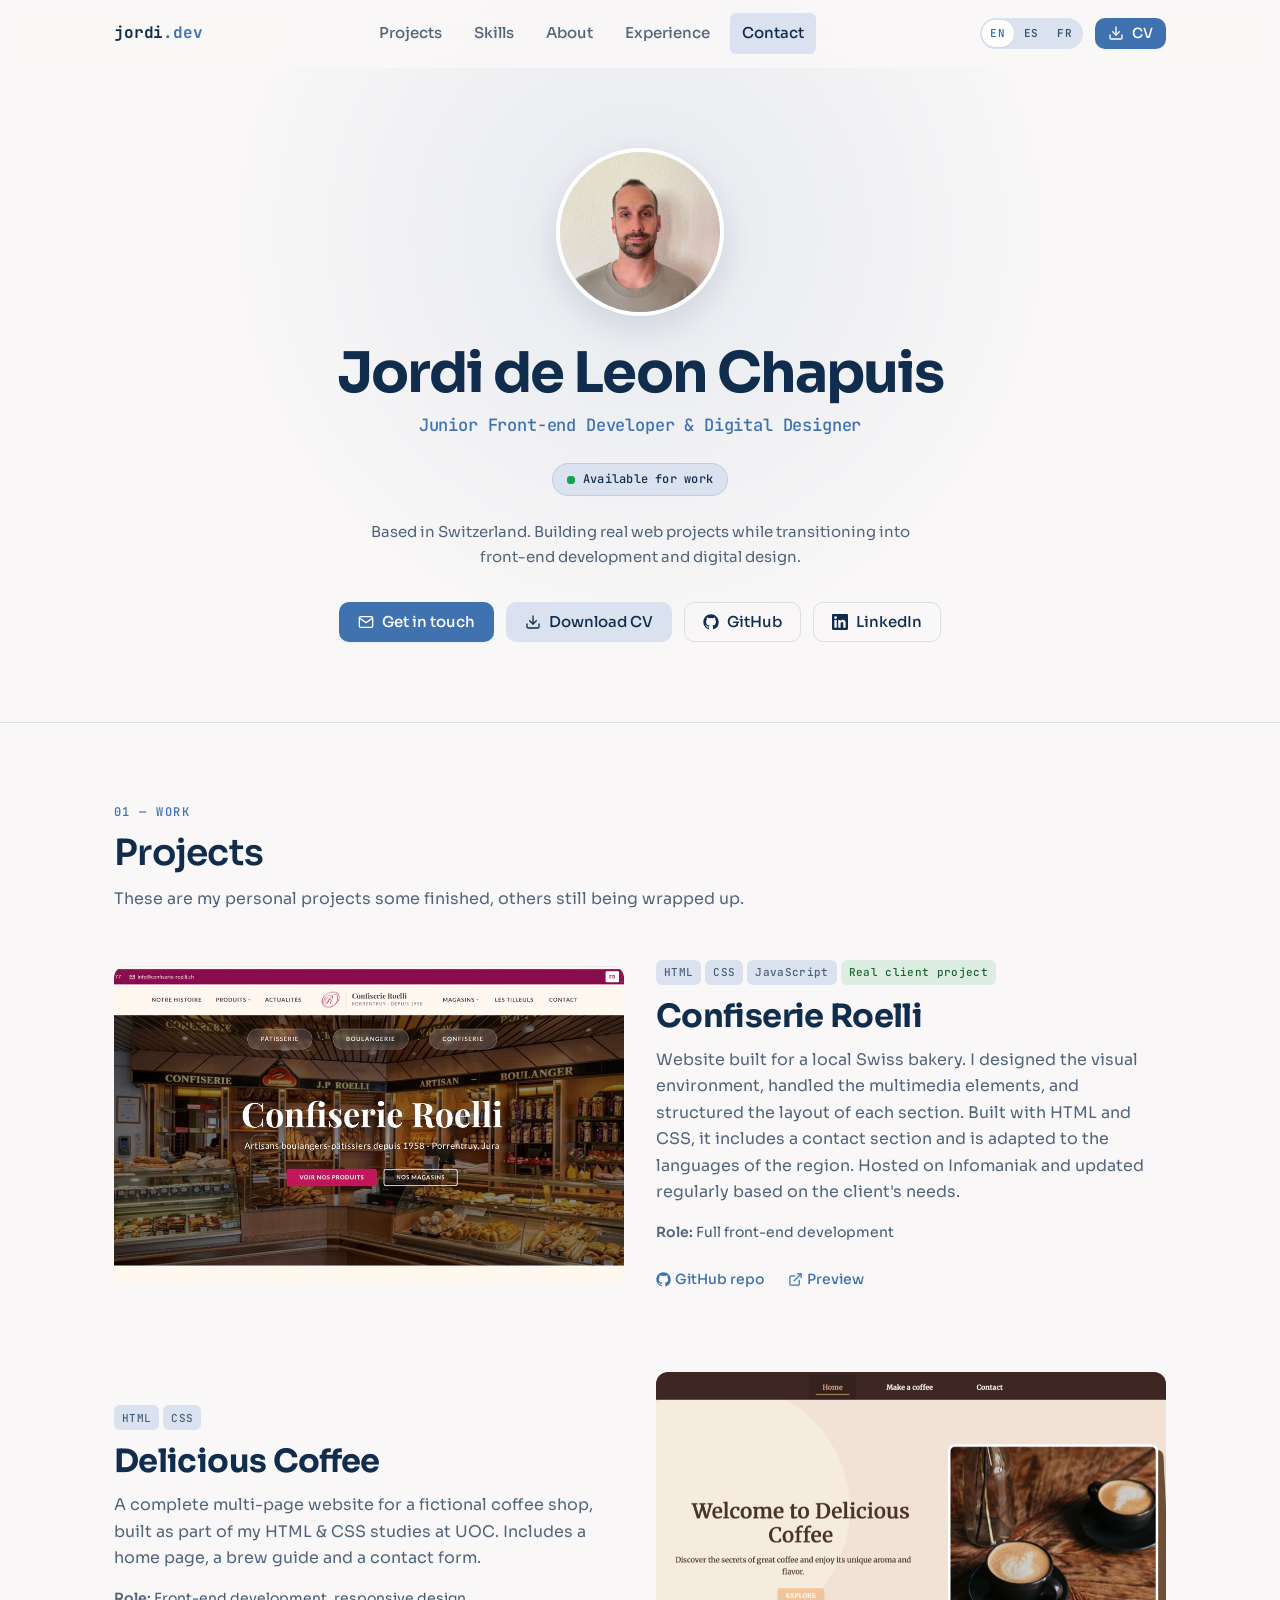
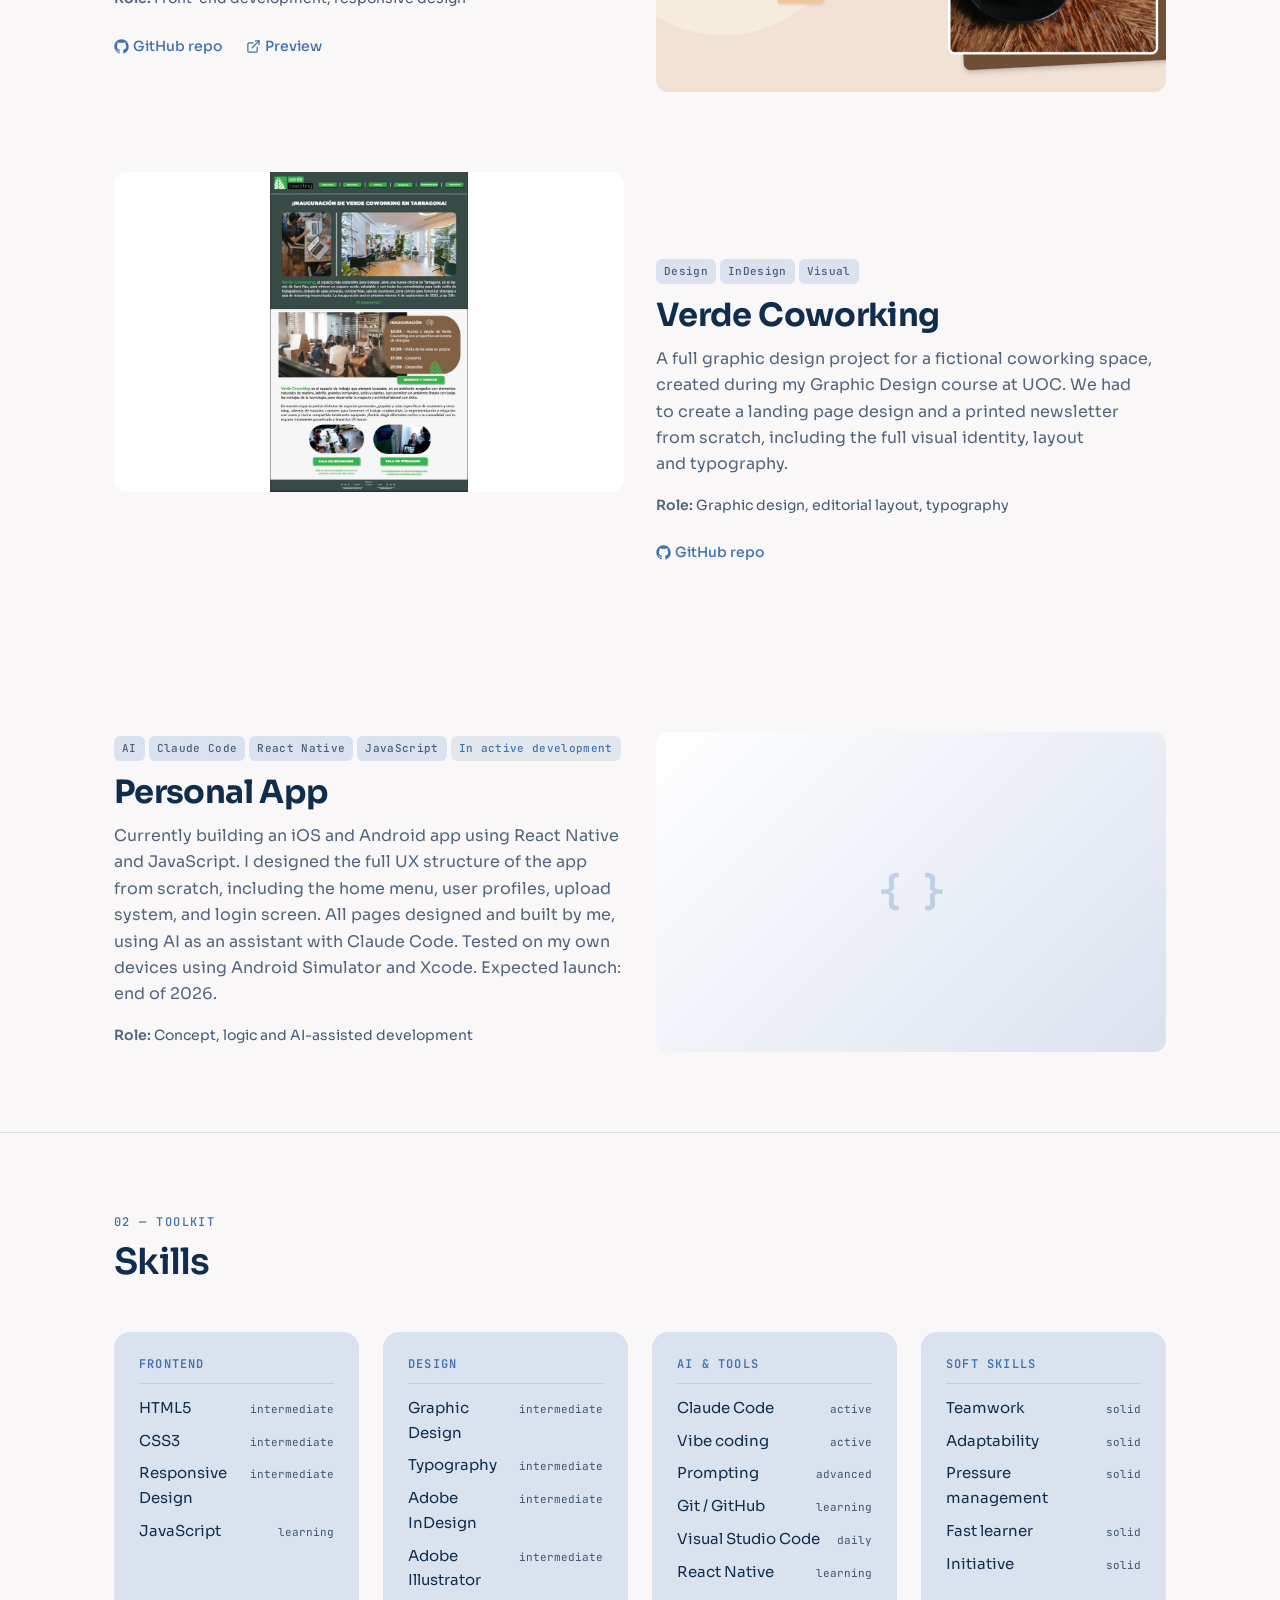
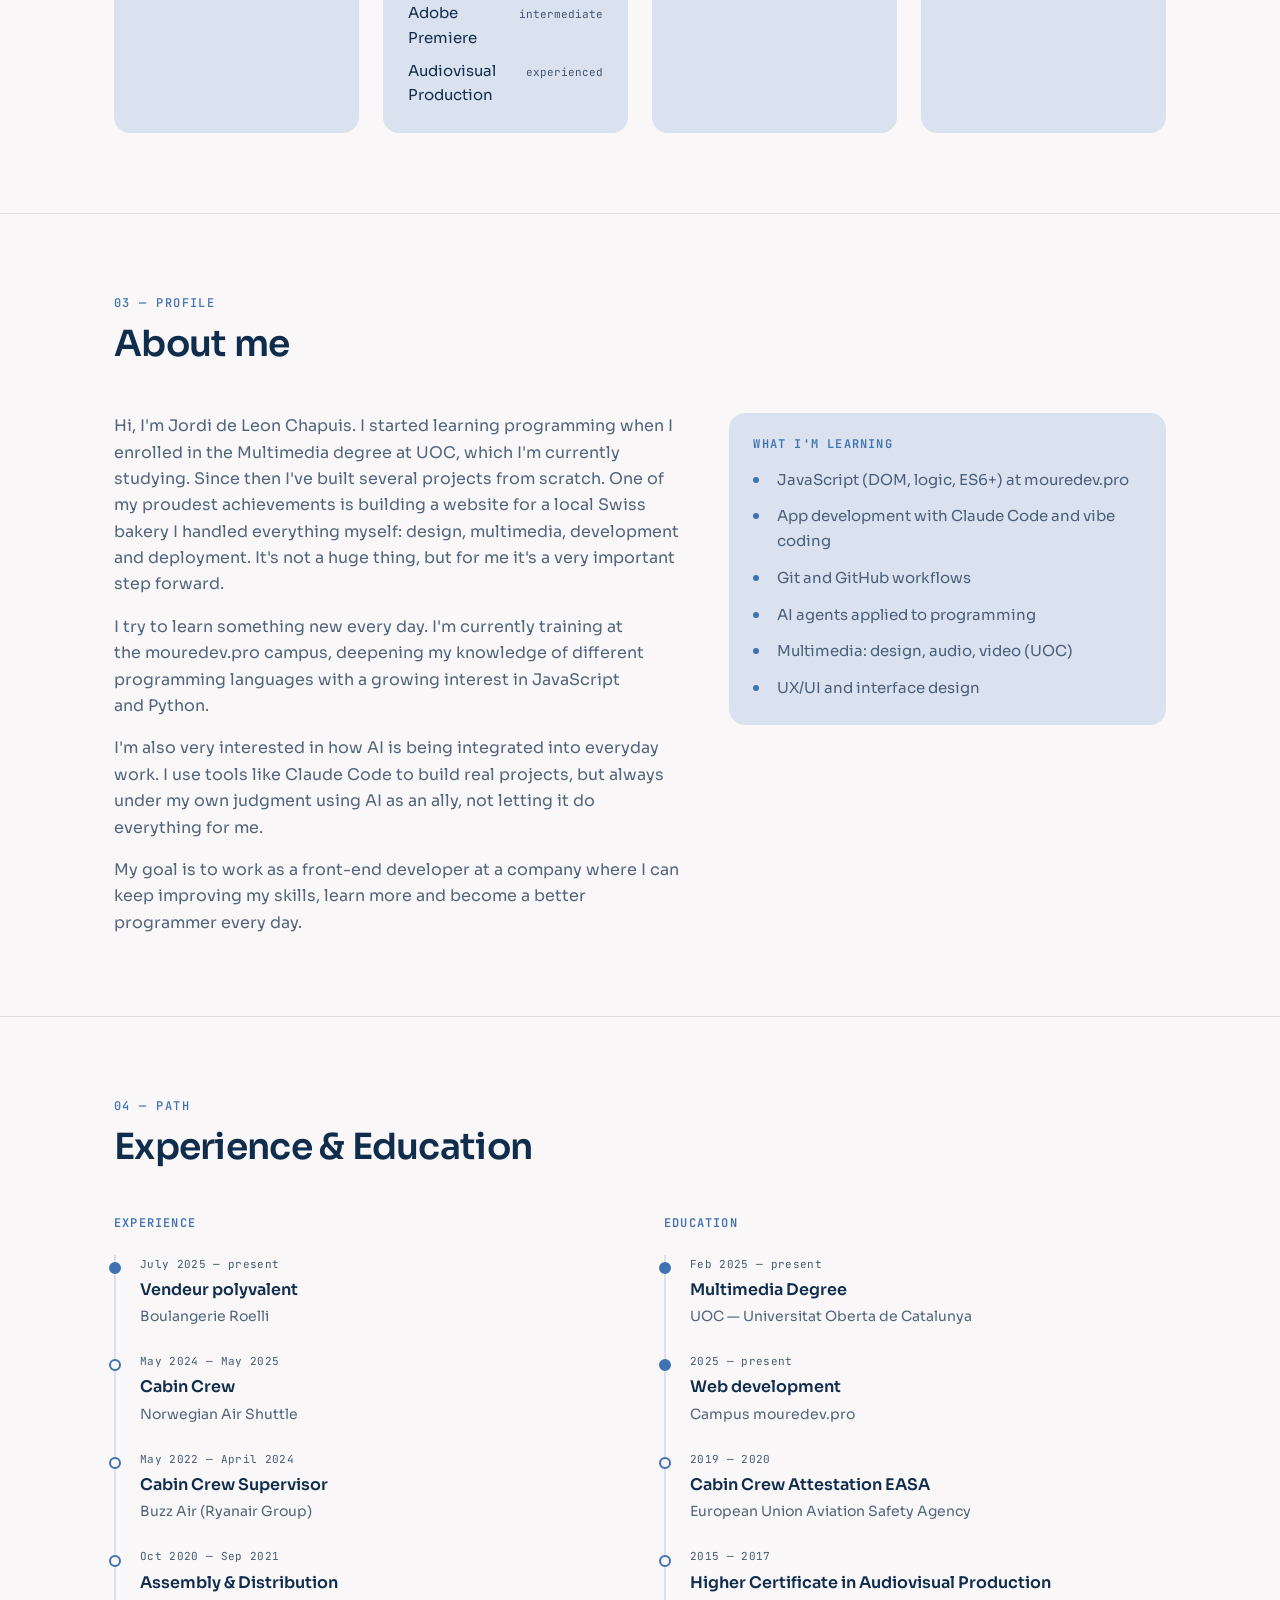
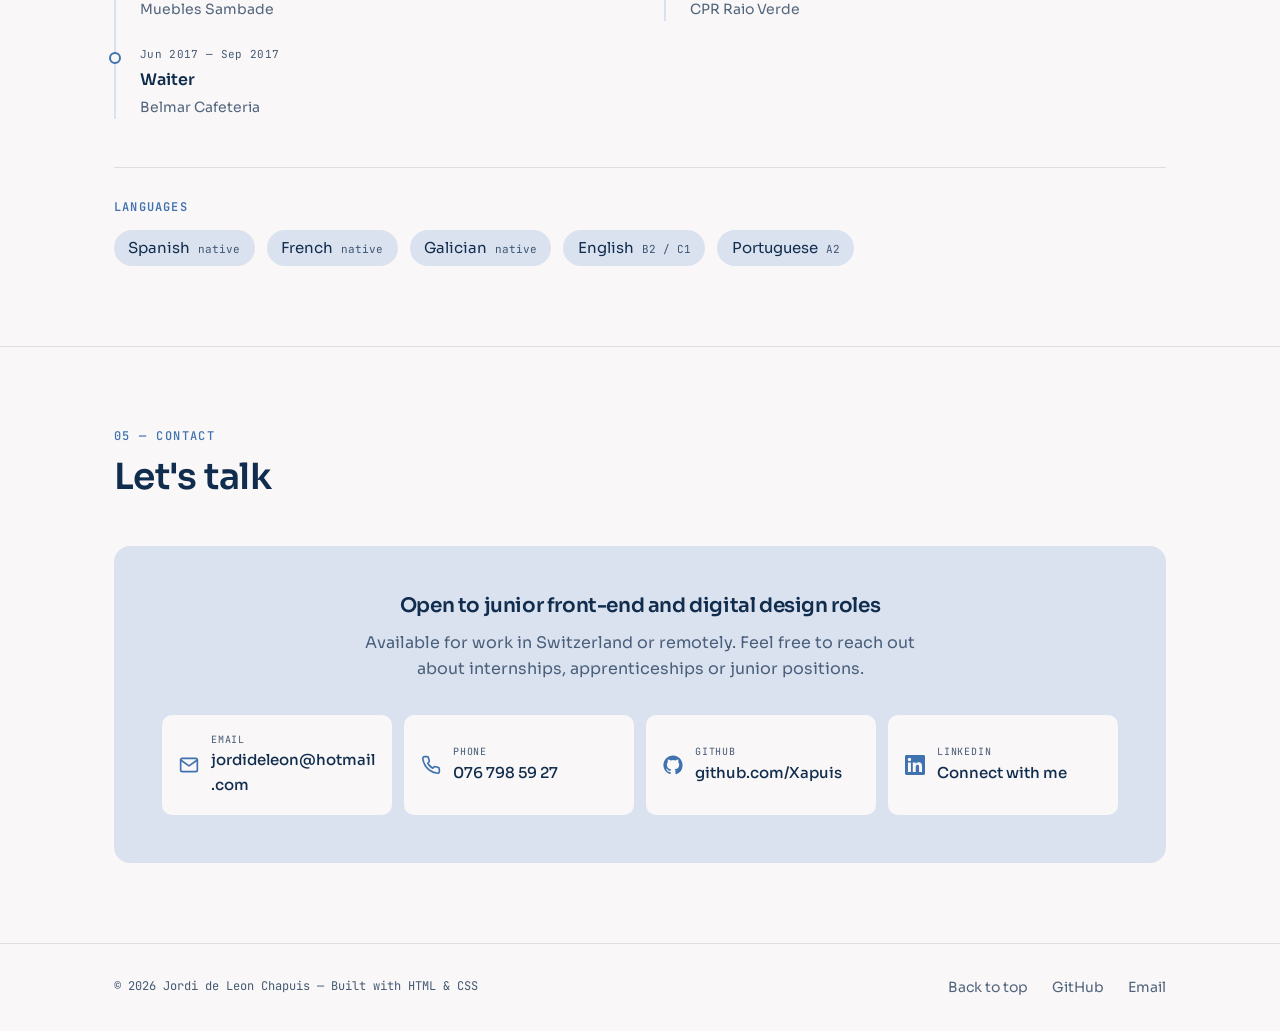
==== commit 7bacc5e1: "fixes post-análisis Co-Authored-By: Claude Opus 5 <noreply@anthropic.com>" ====
--- a/index.html
+++ b/index.html
@@ -136,6 +136,7 @@
                 <span class="tag">HTML</span>
                 <span class="tag">CSS</span>
                 <span class="tag">JavaScript</span>
+                <span class="tag tag--client">Real client project</span>
               </div>
               <h3 class="project__title">Confiserie Roelli</h3>
               <p class="project__desc">
@@ -208,10 +209,6 @@
                 <a class="project__link" href="https://github.com/Xapuis/proyect-graphic-design" target="_blank" rel="noopener">
                   <svg class="icon" viewBox="0 0 24 24" fill="currentColor" aria-hidden="true"><path d="M12 .5C5.73.5.5 5.73.5 12c0 5.08 3.29 9.38 7.86 10.9.58.1.79-.25.79-.56v-2c-3.2.7-3.88-1.37-3.88-1.37-.53-1.34-1.29-1.7-1.29-1.7-1.05-.72.08-.7.08-.7 1.16.08 1.77 1.2 1.77 1.2 1.03 1.77 2.7 1.26 3.36.96.1-.75.4-1.26.73-1.55-2.56-.29-5.25-1.28-5.25-5.7 0-1.26.45-2.29 1.19-3.1-.12-.29-.52-1.46.11-3.05 0 0 .97-.31 3.18 1.18a11 11 0 0 1 5.8 0c2.2-1.49 3.17-1.18 3.17-1.18.63 1.59.23 2.76.12 3.05.74.81 1.18 1.84 1.18 3.1 0 4.43-2.69 5.4-5.26 5.69.41.36.78 1.06.78 2.14v3.17c0 .31.21.67.8.56A11.51 11.51 0 0 0 23.5 12C23.5 5.73 18.27.5 12 .5z"></path></svg>
                   GitHub repo
-                </a>
-                <a class="project__link" href="https://xapuis.github.io/proyect-graphic-design" target="_blank" rel="noopener">
-                  <svg class="icon" viewBox="0 0 24 24" fill="none" stroke="currentColor" stroke-width="2" stroke-linecap="round" stroke-linejoin="round" aria-hidden="true"><path d="M18 13v6a2 2 0 0 1-2 2H5a2 2 0 0 1-2-2V8a2 2 0 0 1 2-2h6"></path><polyline points="15 3 21 3 21 9"></polyline><line x1="10" y1="14" x2="21" y2="3"></line></svg>
-                  Preview
                 </a>
               </div>
             </div>
--- a/style.css
+++ b/style.css
@@ -732,6 +732,12 @@
   background-color: rgba(63, 114, 175, 0.12);
 }
 
+/* Same shape as --status, green, for work done for a paying client */
+.tag--client {
+  color: #166534;
+  background-color: rgba(22, 163, 74, 0.12);
+}
+
 .project__title {
   font-size: clamp(1.5rem, 2.8vw, 2rem);
   font-weight: 700;
@@ -1148,31 +1154,33 @@
    15. Scroll reveal animation
    -------------------------------------------------------------------------- */
 
-/* These use the standalone `translate` property rather than `transform`, so a
-   revealed element can still run its own :hover transform without the two
-   rules overwriting each other. */
+/* The hidden starting state only exists where a script can run to take it
+   away again. With no scripting the content is simply visible, so a failed
+   or blocked script can never leave the page blank.
+
+   The stagger children use the standalone `translate` property rather than
+   `transform`, so an element like .skill-group can still run its own :hover
+   transform without the two rules overwriting each other. */
+
+@media (scripting: enabled) {
+  .reveal:not(.is-visible) {
+    opacity: 0;
+    transform: translateY(24px);
+  }
+
+  .reveal-stagger:not(.is-visible) > * {
+    opacity: 0;
+    translate: 0 20px;
+  }
+}
 
 .reveal {
-  opacity: 0;
-  translate: 0 24px;
-  transition: opacity 0.6s var(--ease), translate 0.6s var(--ease);
-}
-
-.reveal.is-visible {
-  opacity: 1;
-  translate: 0 0;
+  transition: opacity 0.6s var(--ease), transform 0.6s var(--ease);
 }
 
 /* Stagger children inside a revealed grid */
 .reveal-stagger > * {
-  opacity: 0;
-  translate: 0 20px;
   transition: opacity 0.5s var(--ease), translate 0.5s var(--ease);
-}
-
-.reveal-stagger.is-visible > * {
-  opacity: 1;
-  translate: 0 0;
 }
 
 .reveal-stagger.is-visible > *:nth-child(1) { transition-delay: 0.05s; }
@@ -1323,6 +1331,7 @@
   .reveal,
   .reveal-stagger > * {
     opacity: 1;
+    transform: none;
     translate: none;
   }
 }
@@ -1346,6 +1355,7 @@
   .reveal,
   .reveal-stagger > * {
     opacity: 1;
+    transform: none;
     translate: none;
   }
 
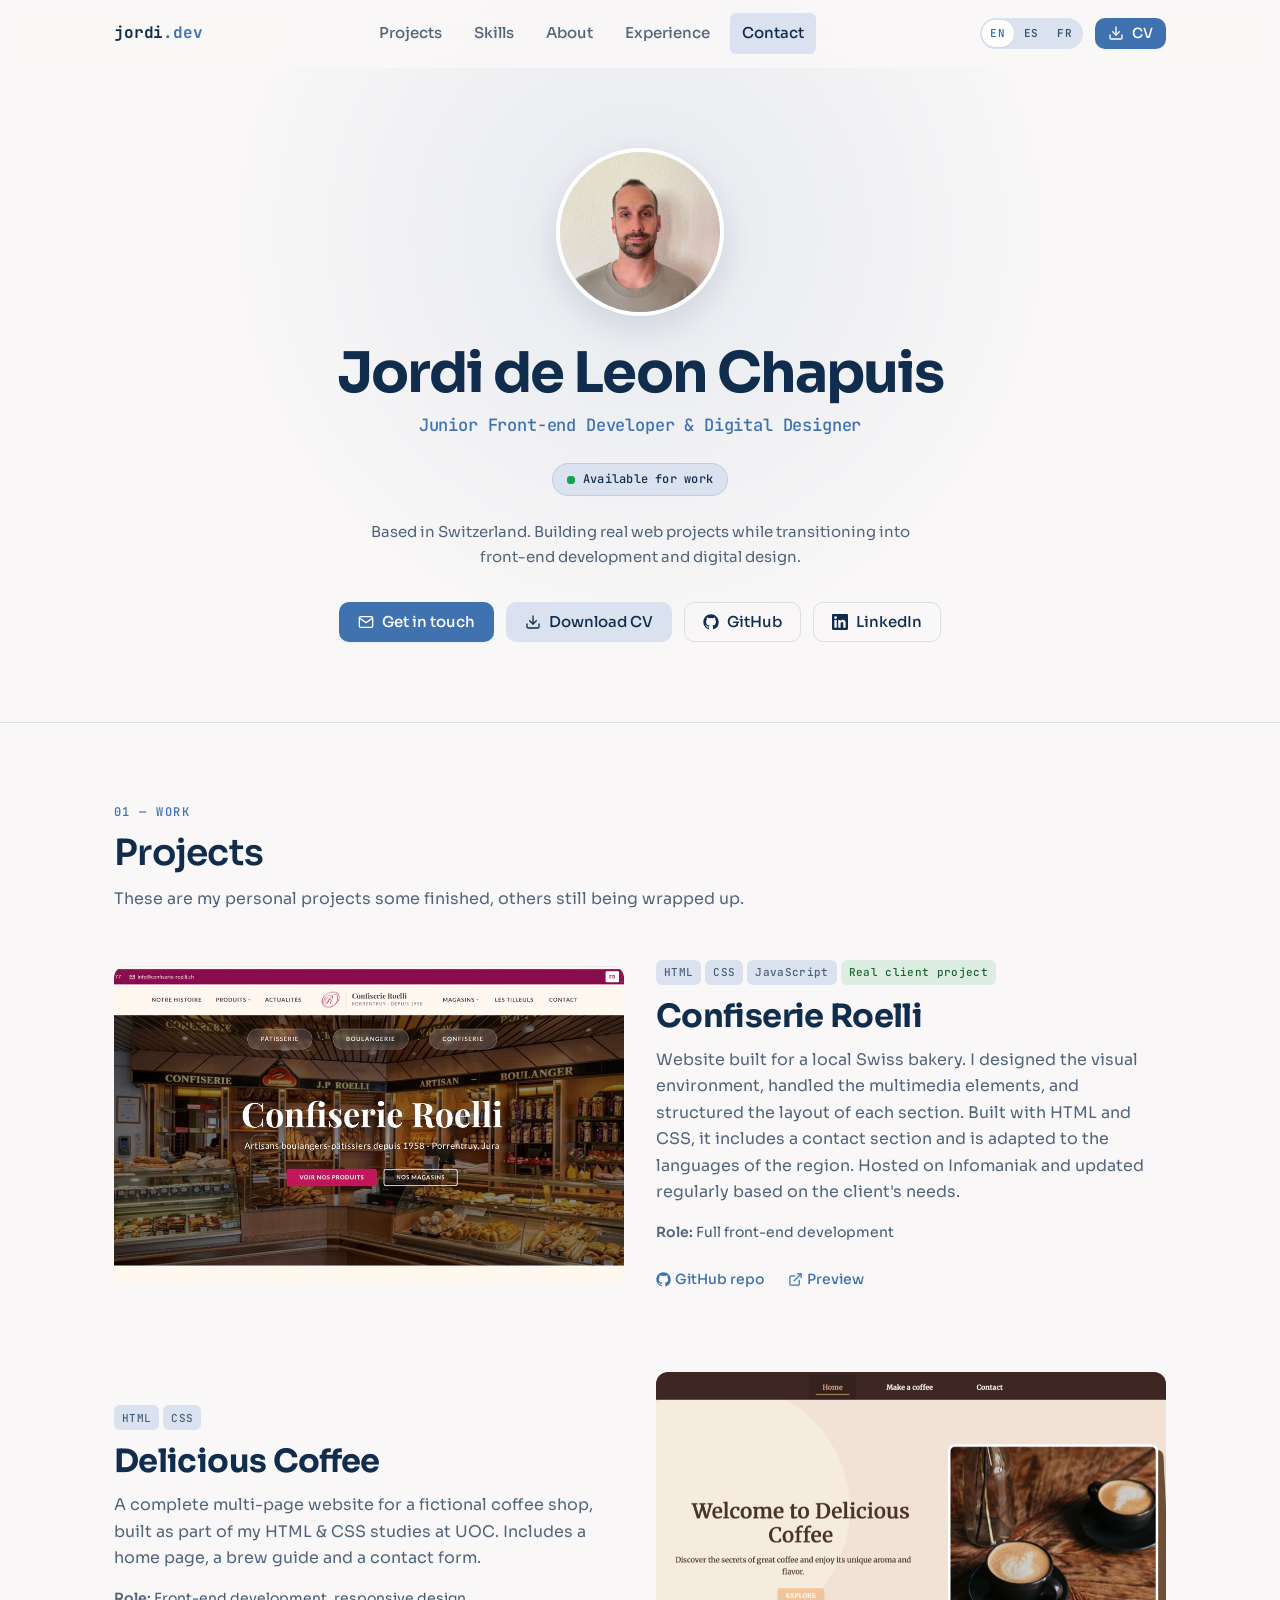
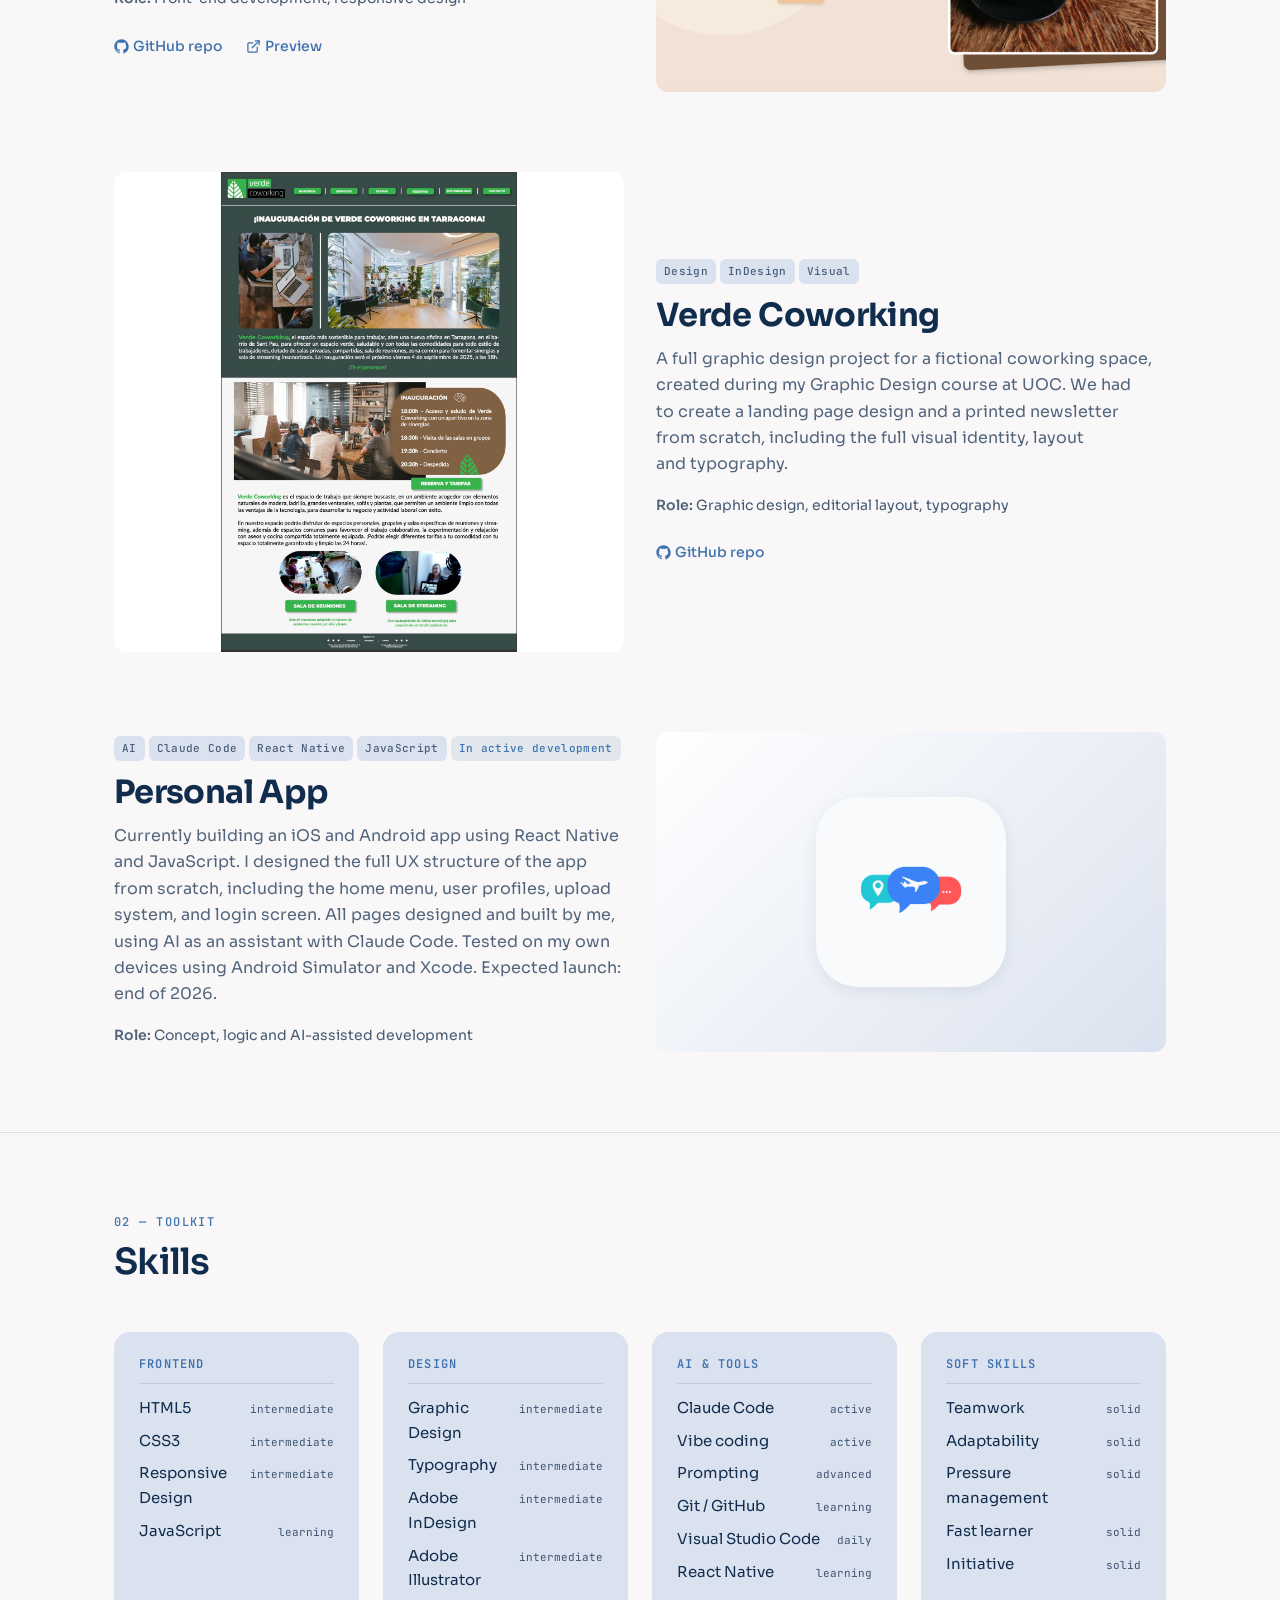
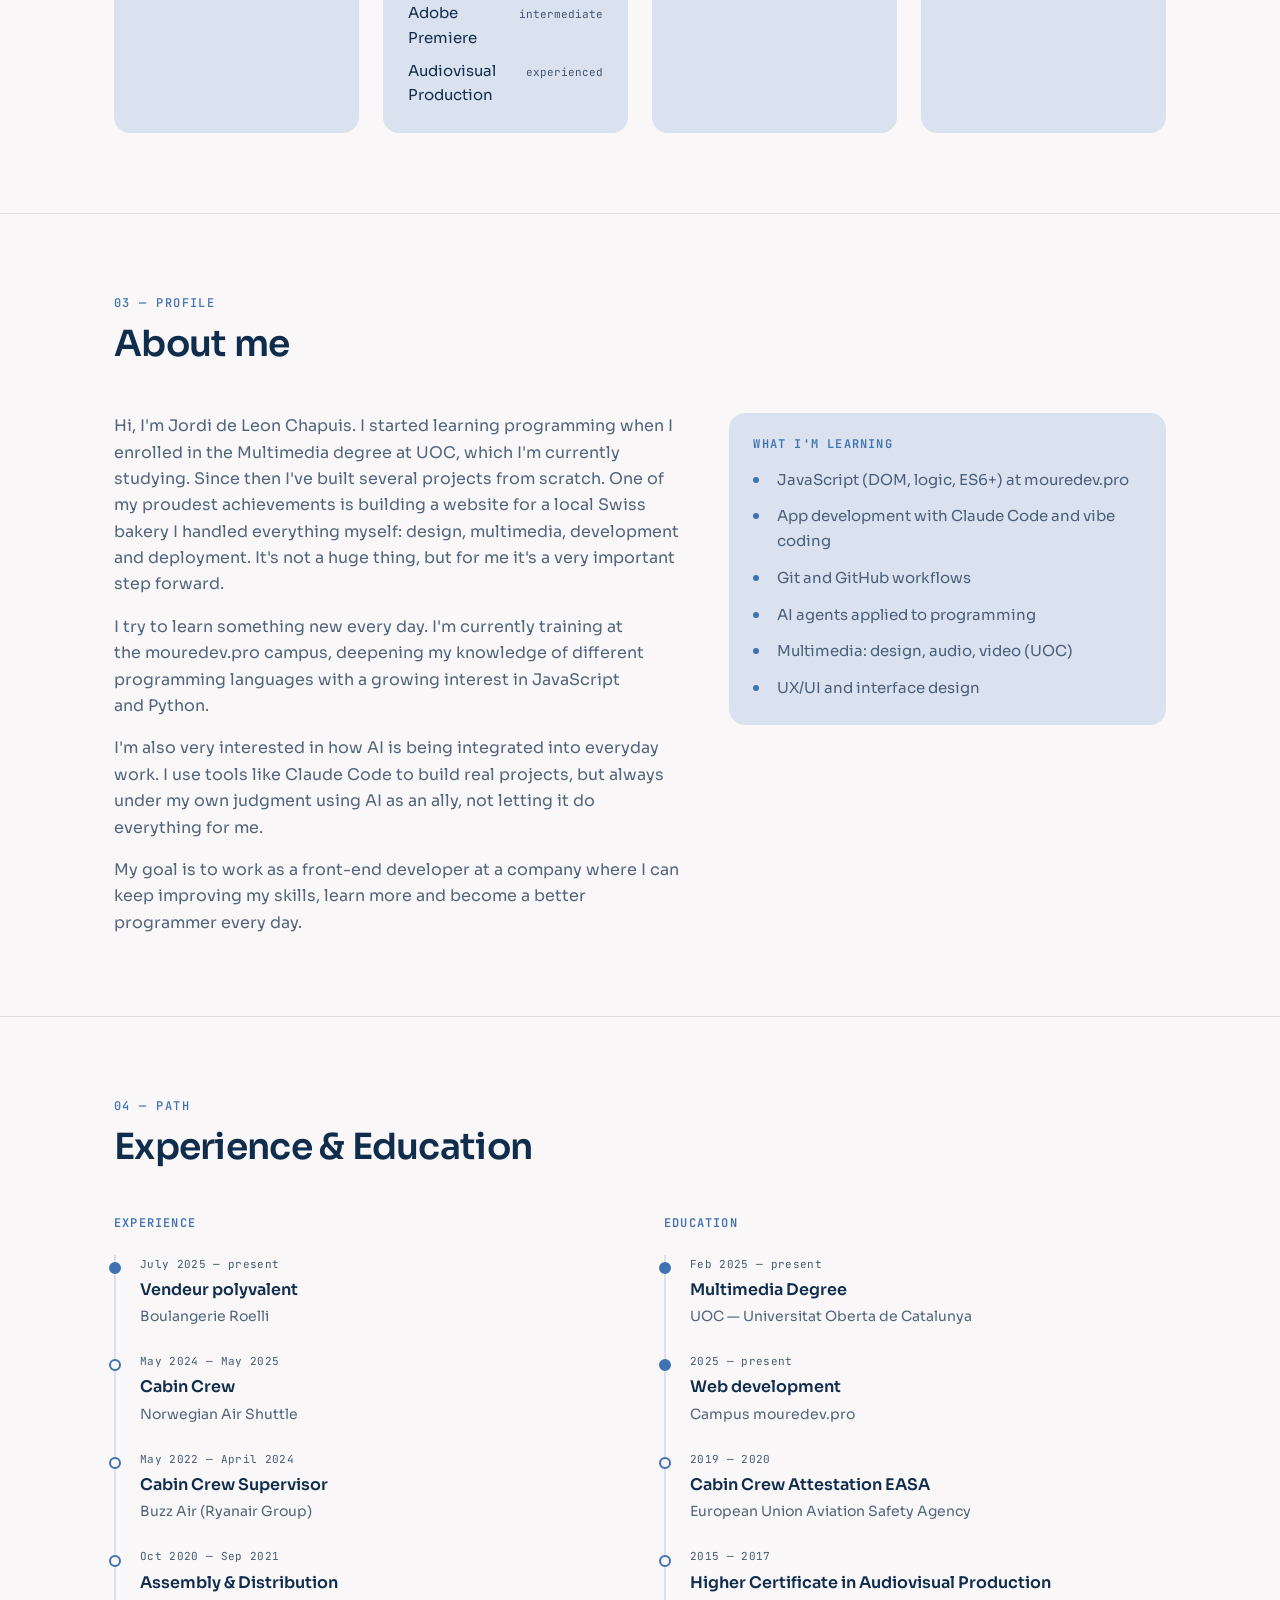
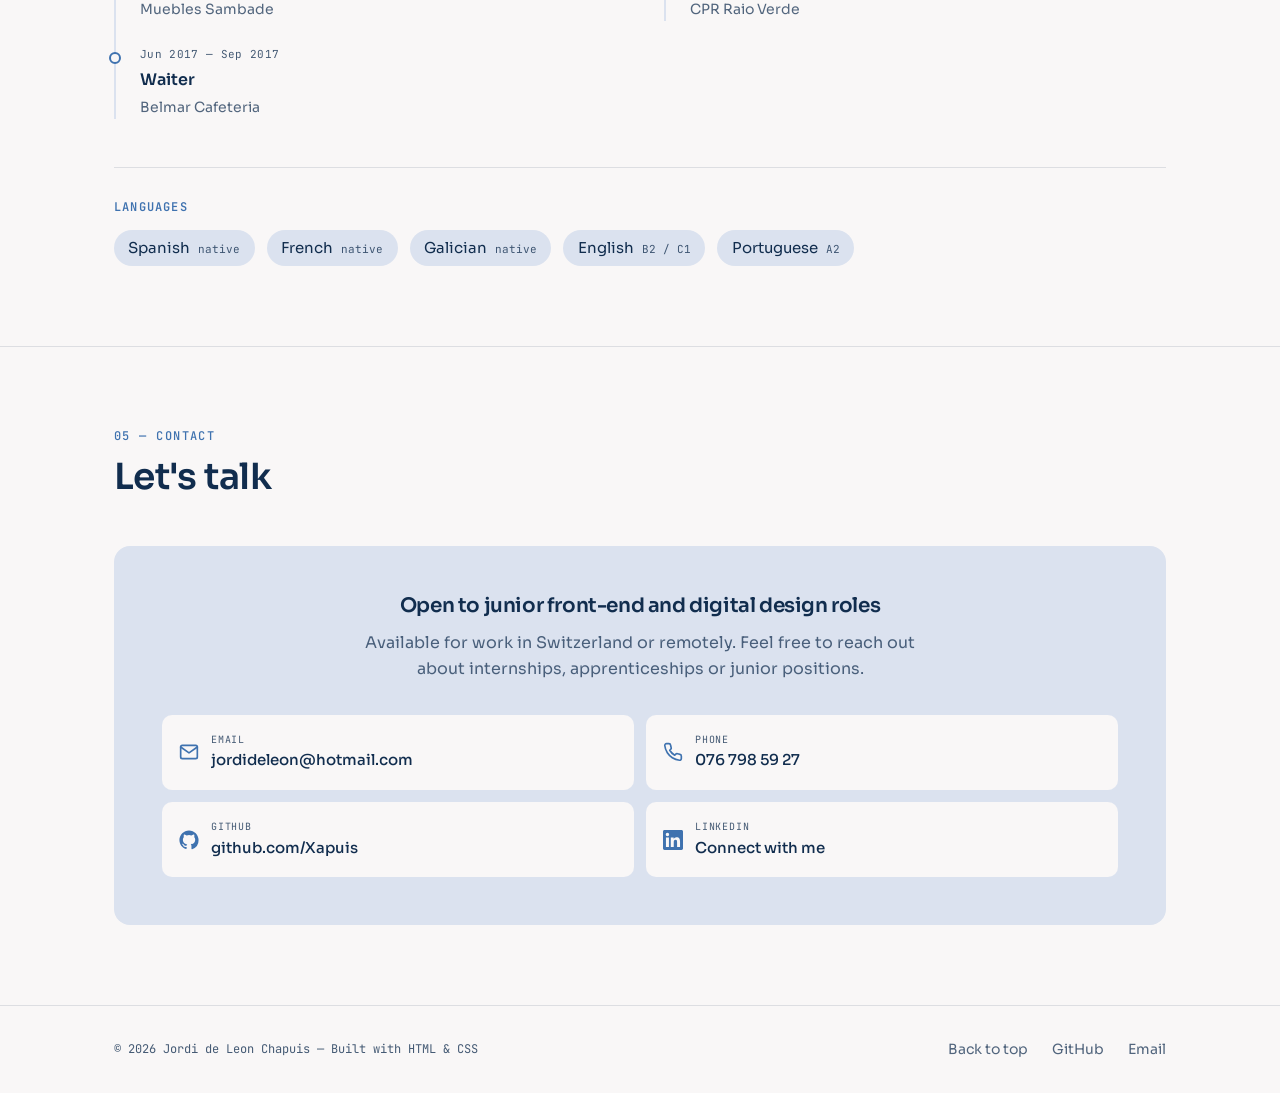
==== commit 68297f93: "Añado el icono de la app a su tarjeta Sustituye el placeholder { } por el icono, presentado como una" ====
--- a/index.html
+++ b/index.html
@@ -217,7 +217,7 @@
           <!-- App Personal -->
           <article class="project">
             <div class="project__media project__media--placeholder">
-              <span class="project__placeholder-mark" aria-hidden="true">{ }</span>
+              <img class="project__appicon" src="images/app.png" alt="Personal app icon" width="2000" height="2000" loading="lazy">
             </div>
             <div class="project__body">
               <div class="tags">
--- a/style.css
+++ b/style.css
@@ -661,8 +661,10 @@
   box-shadow: var(--shadow-lg);
 }
 
-/* A taller frame for the vertical editorial piece, so it reads at a usable size */
-.project__media--tall {
+/* A taller frame for the vertical editorial piece, so it reads at a usable
+   size. The height has to go on the image, not on the wrapper: the wrapper
+   has no height of its own and would just leave dead space under the shot. */
+.project__media--tall .project__shot {
   height: 480px;
 }
 
@@ -692,13 +694,14 @@
   box-shadow: var(--shadow-lg);
 }
 
-.project__placeholder-mark {
-  font-family: var(--font-mono);
-  font-size: 2.5rem;
-  font-weight: 700;
-  color: var(--accent);
-  opacity: 0.25;
-  letter-spacing: -0.05em;
+/* The app has no screenshot yet, so its icon stands in — presented as a
+   rounded tile, the way an app icon is normally shown. */
+.project__appicon {
+  width: 190px;
+  height: 190px;
+  border-radius: 42px;
+  object-fit: cover;
+  box-shadow: var(--shadow-md);
 }
 
 /* --- Text column --------------------------------------------------------- */
@@ -1062,9 +1065,11 @@
   margin-bottom: var(--space-xl);
 }
 
+/* Wide enough that the longest value — the email address — always fits on a
+   single line. At the 1100px container this settles into two columns. */
 .contact-list {
   display: grid;
-  grid-template-columns: repeat(auto-fit, minmax(210px, 1fr));
+  grid-template-columns: repeat(auto-fit, minmax(320px, 1fr));
   gap: var(--space-sm);
   text-align: left;
 }
@@ -1220,7 +1225,8 @@
     order: 0;
   }
 
-  .project__shot {
+  .project__shot,
+  .project__media--tall .project__shot {
     height: 240px;
   }
 
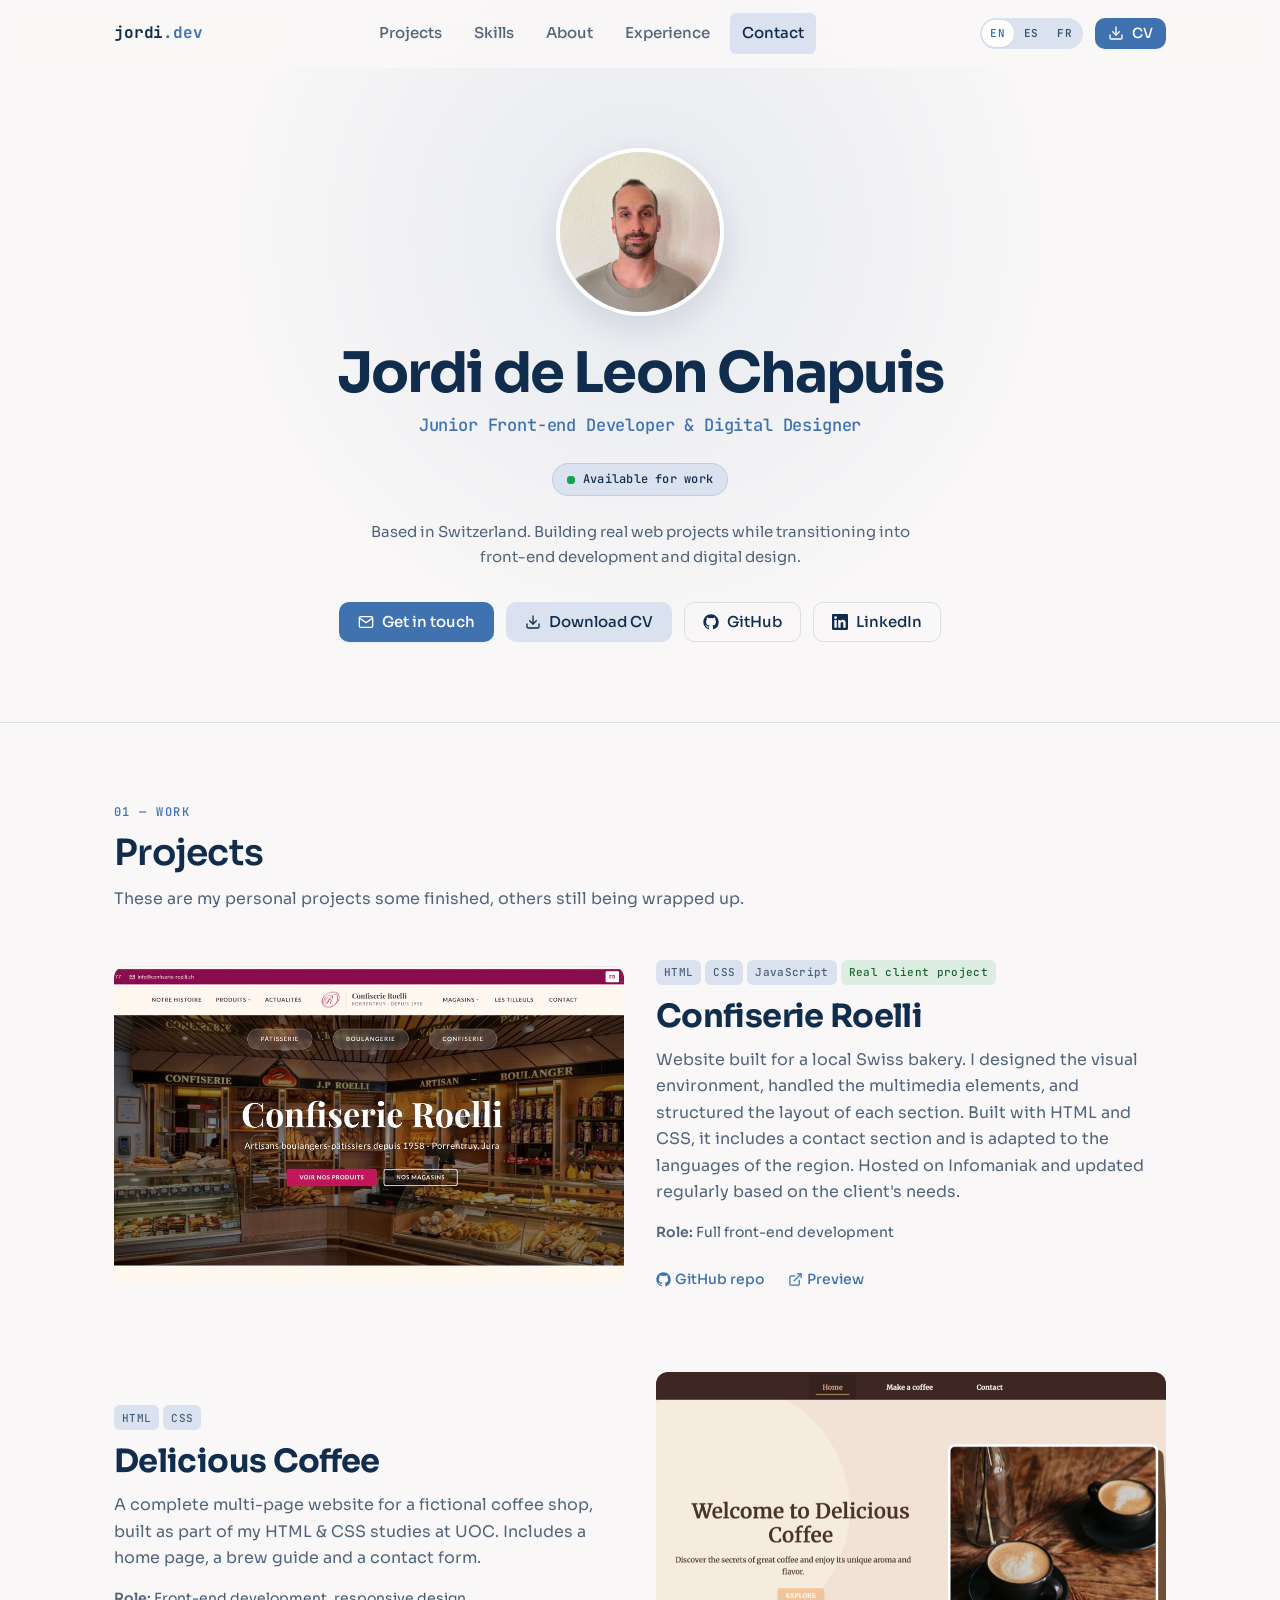
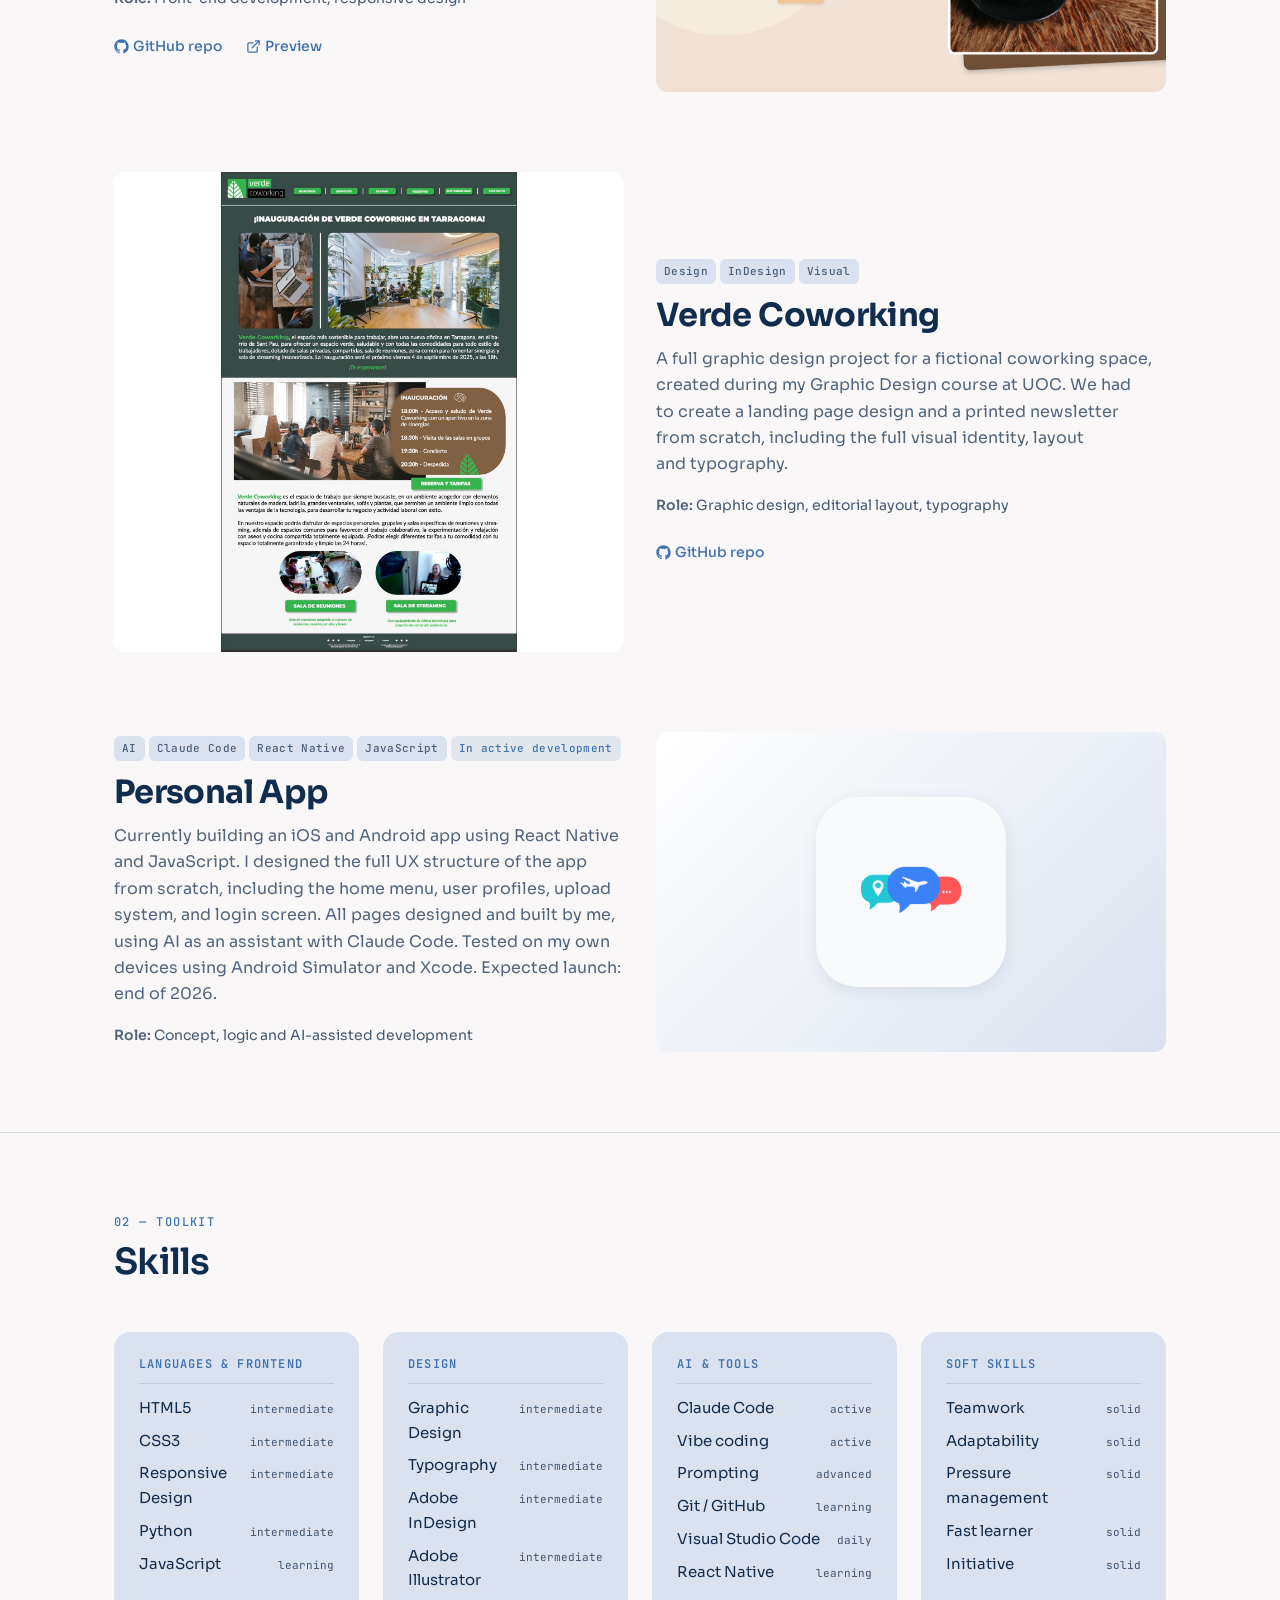
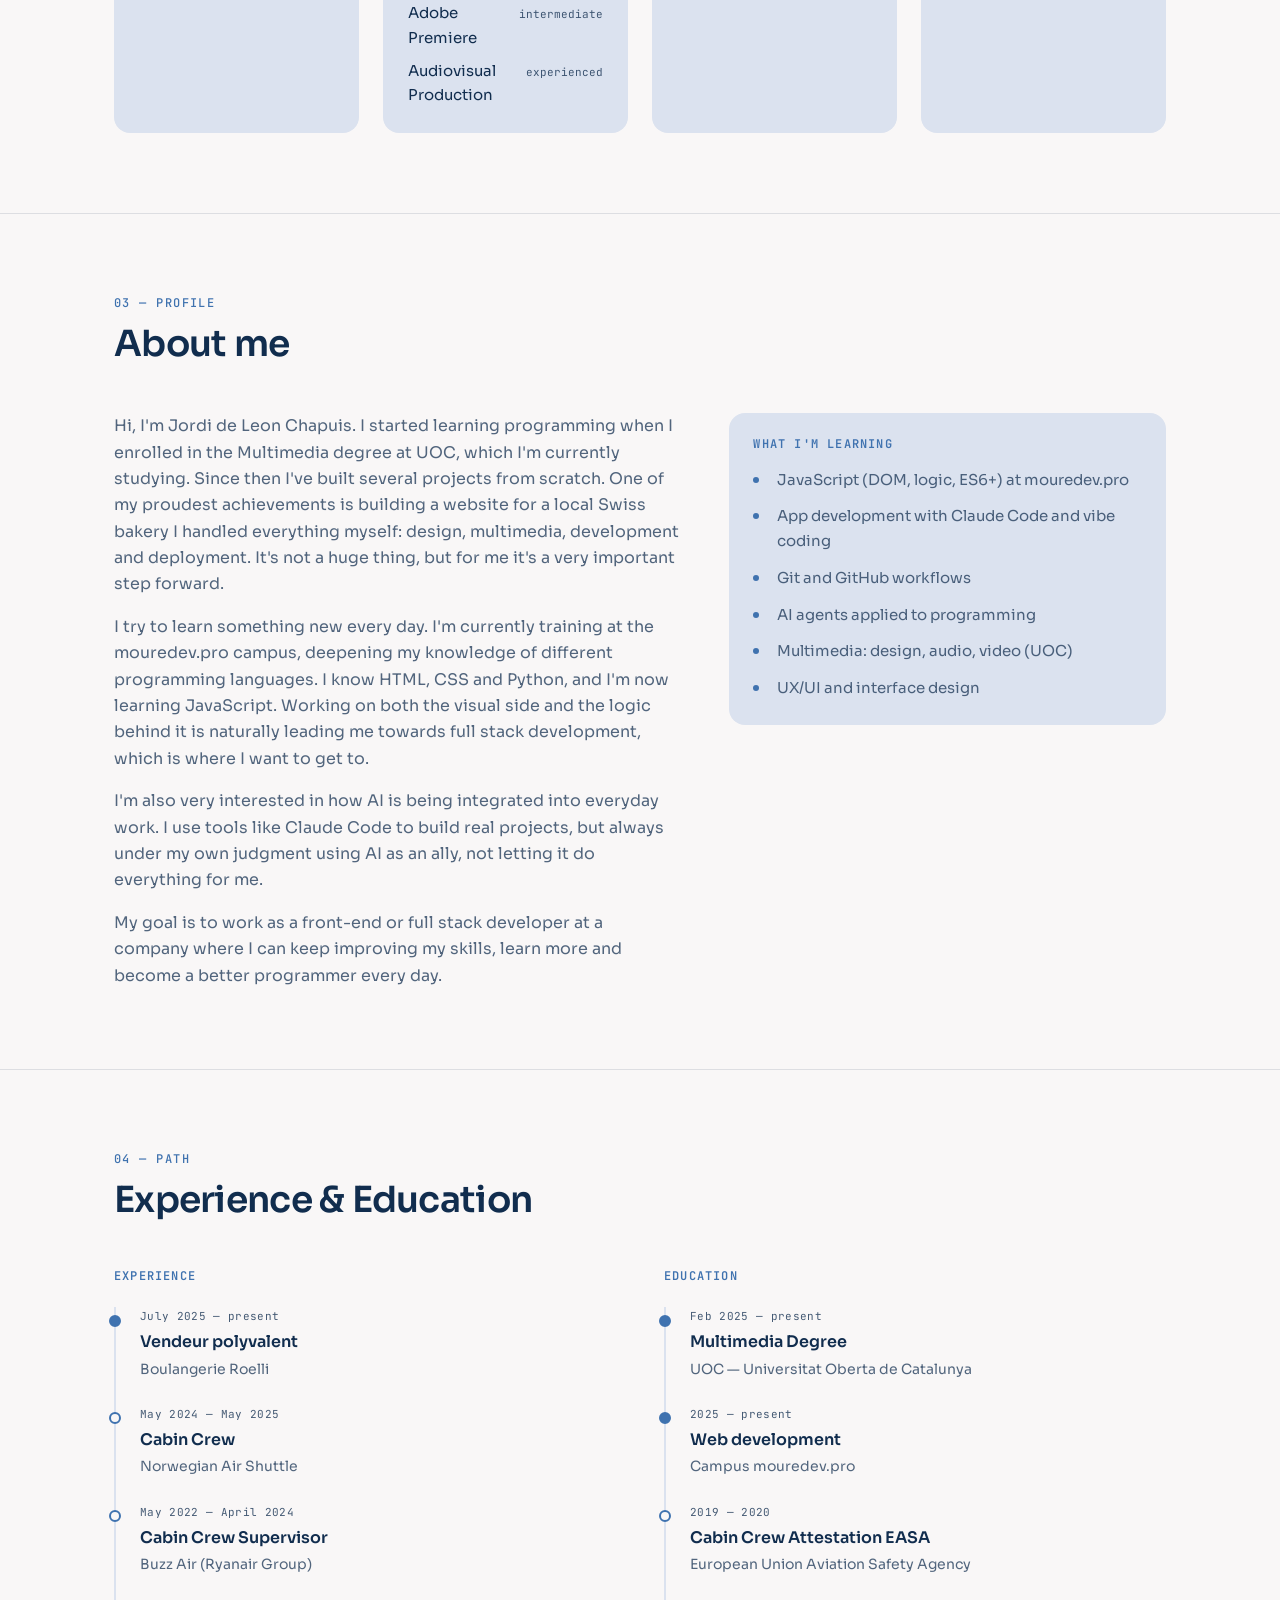
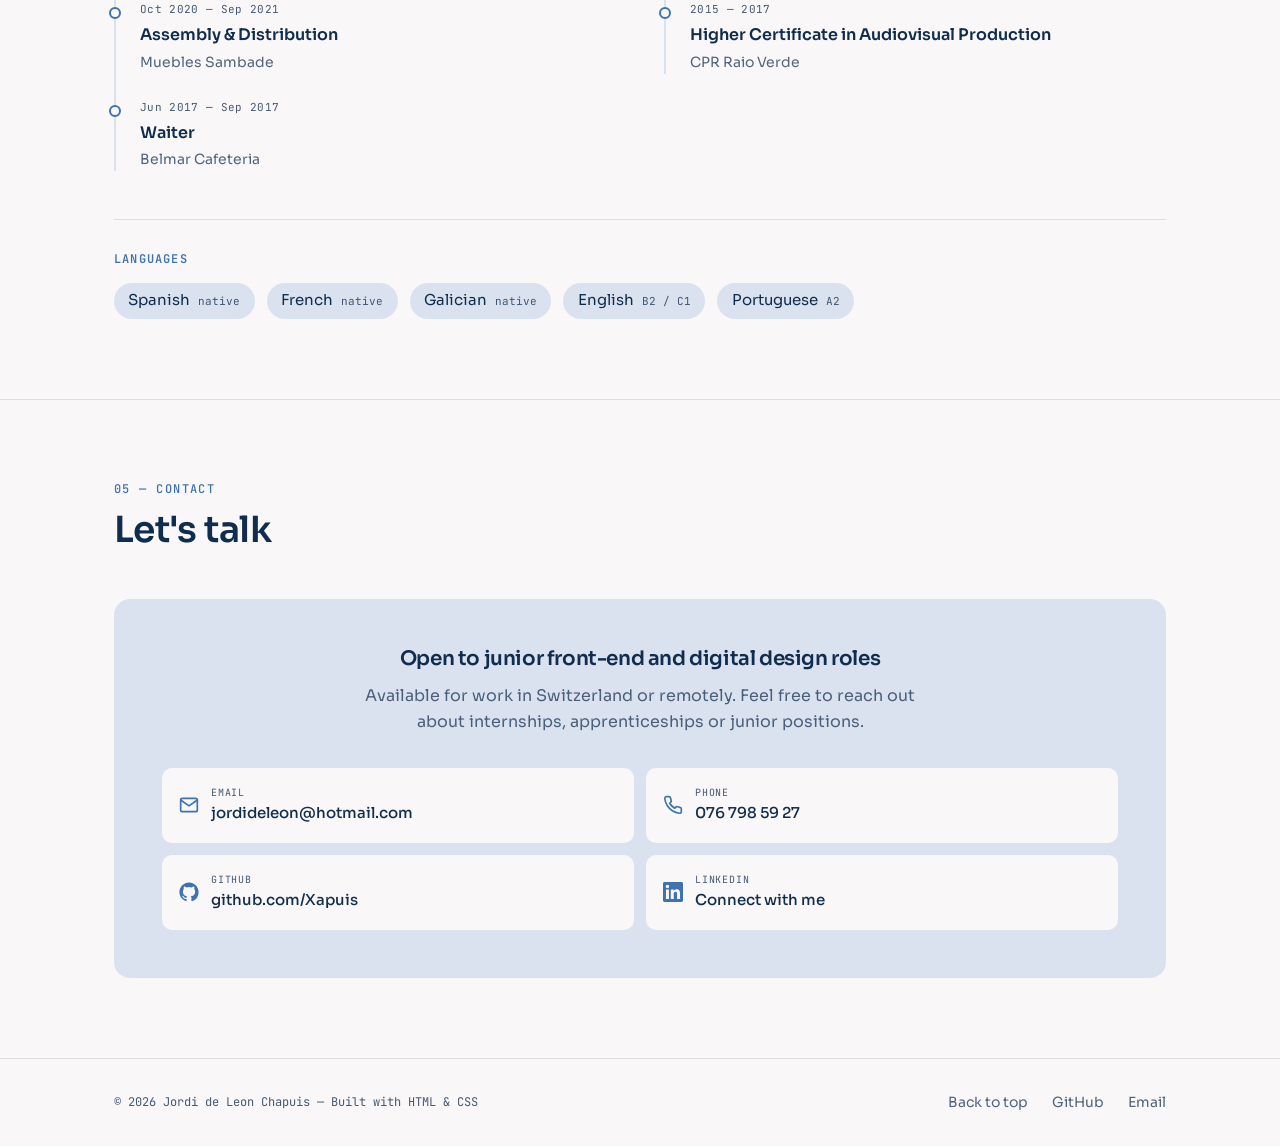
==== commit 8e75b898: "Añado Python a habilidades y actualizo el perfil en Sobre mí Co-Authored-By: Claude Opus 5 <noreply@" ====
--- a/index.html
+++ b/index.html
@@ -43,7 +43,7 @@
         <a class="nav__link" href="#about">About</a>
         <a class="nav__link" href="#experience">Experience</a>
         <a class="nav__link" href="#contact">Contact</a>
-        <a class="btn btn--primary btn--sm btn--cv-mobile" href="CV%20Programmer%202027.pdf" target="_blank" rel="noopener">Download CV</a>
+        <a class="btn btn--primary btn--sm btn--cv-mobile" href="CV%20Programmer%202027.pdf?v=2027-09" target="_blank" rel="noopener">Download CV</a>
       </nav>
 
       <div class="nav__actions">
@@ -53,7 +53,7 @@
           <a class="lang__item" href="index_fr.html" hreflang="fr">FR</a>
         </div>
 
-        <a class="btn btn--primary btn--sm btn--cv" href="CV%20Programmer%202027.pdf" target="_blank" rel="noopener">
+        <a class="btn btn--primary btn--sm btn--cv" href="CV%20Programmer%202027.pdf?v=2027-09" target="_blank" rel="noopener">
           <svg class="icon" viewBox="0 0 24 24" fill="none" stroke="currentColor" stroke-width="2" stroke-linecap="round" stroke-linejoin="round" aria-hidden="true"><path d="M21 15v4a2 2 0 0 1-2 2H5a2 2 0 0 1-2-2v-4"></path><polyline points="7 10 12 15 17 10"></polyline><line x1="12" y1="15" x2="12" y2="3"></line></svg>
           CV
         </a>
@@ -94,7 +94,7 @@
             Get in touch
           </a>
 
-          <a class="btn btn--secondary" href="CV%20Programmer%202027.pdf" target="_blank" rel="noopener">
+          <a class="btn btn--secondary" href="CV%20Programmer%202027.pdf?v=2027-09" target="_blank" rel="noopener">
             <svg class="icon" viewBox="0 0 24 24" fill="none" stroke="currentColor" stroke-width="2" stroke-linecap="round" stroke-linejoin="round" aria-hidden="true"><path d="M21 15v4a2 2 0 0 1-2 2H5a2 2 0 0 1-2-2v-4"></path><polyline points="7 10 12 15 17 10"></polyline><line x1="12" y1="15" x2="12" y2="3"></line></svg>
             Download CV
           </a>
@@ -255,11 +255,12 @@
         <div class="skills reveal-stagger">
 
           <div class="skill-group">
-            <h3 class="skill-group__title">Frontend</h3>
+            <h3 class="skill-group__title">Languages &amp; Frontend</h3>
             <ul class="skill-list">
               <li class="skill"><span>HTML5</span><span class="skill__level">intermediate</span></li>
               <li class="skill"><span>CSS3</span><span class="skill__level">intermediate</span></li>
               <li class="skill"><span>Responsive Design</span><span class="skill__level">intermediate</span></li>
+              <li class="skill"><span>Python</span><span class="skill__level">intermediate</span></li>
               <li class="skill"><span>JavaScript</span><span class="skill__level">learning</span></li>
             </ul>
           </div>
@@ -325,8 +326,10 @@
             <p>
               I try to learn something new every day. I'm currently training at
               the mouredev.pro campus, deepening my knowledge of different
-              programming languages with a growing interest in JavaScript and
-              Python.
+              programming languages. I know HTML, CSS and Python, and I'm now
+              learning JavaScript. Working on both the visual side and the logic
+              behind it is naturally leading me towards full stack development,
+              which is where I want to get to.
             </p>
             <p>
               I'm also very interested in how AI is being integrated into
@@ -335,9 +338,9 @@
               it do everything for me.
             </p>
             <p>
-              My goal is to work as a front-end developer at a company where I
-              can keep improving my skills, learn more and become a better
-              programmer every day.
+              My goal is to work as a front-end or full stack developer at a
+              company where I can keep improving my skills, learn more and become
+              a better programmer every day.
             </p>
           </div>
 
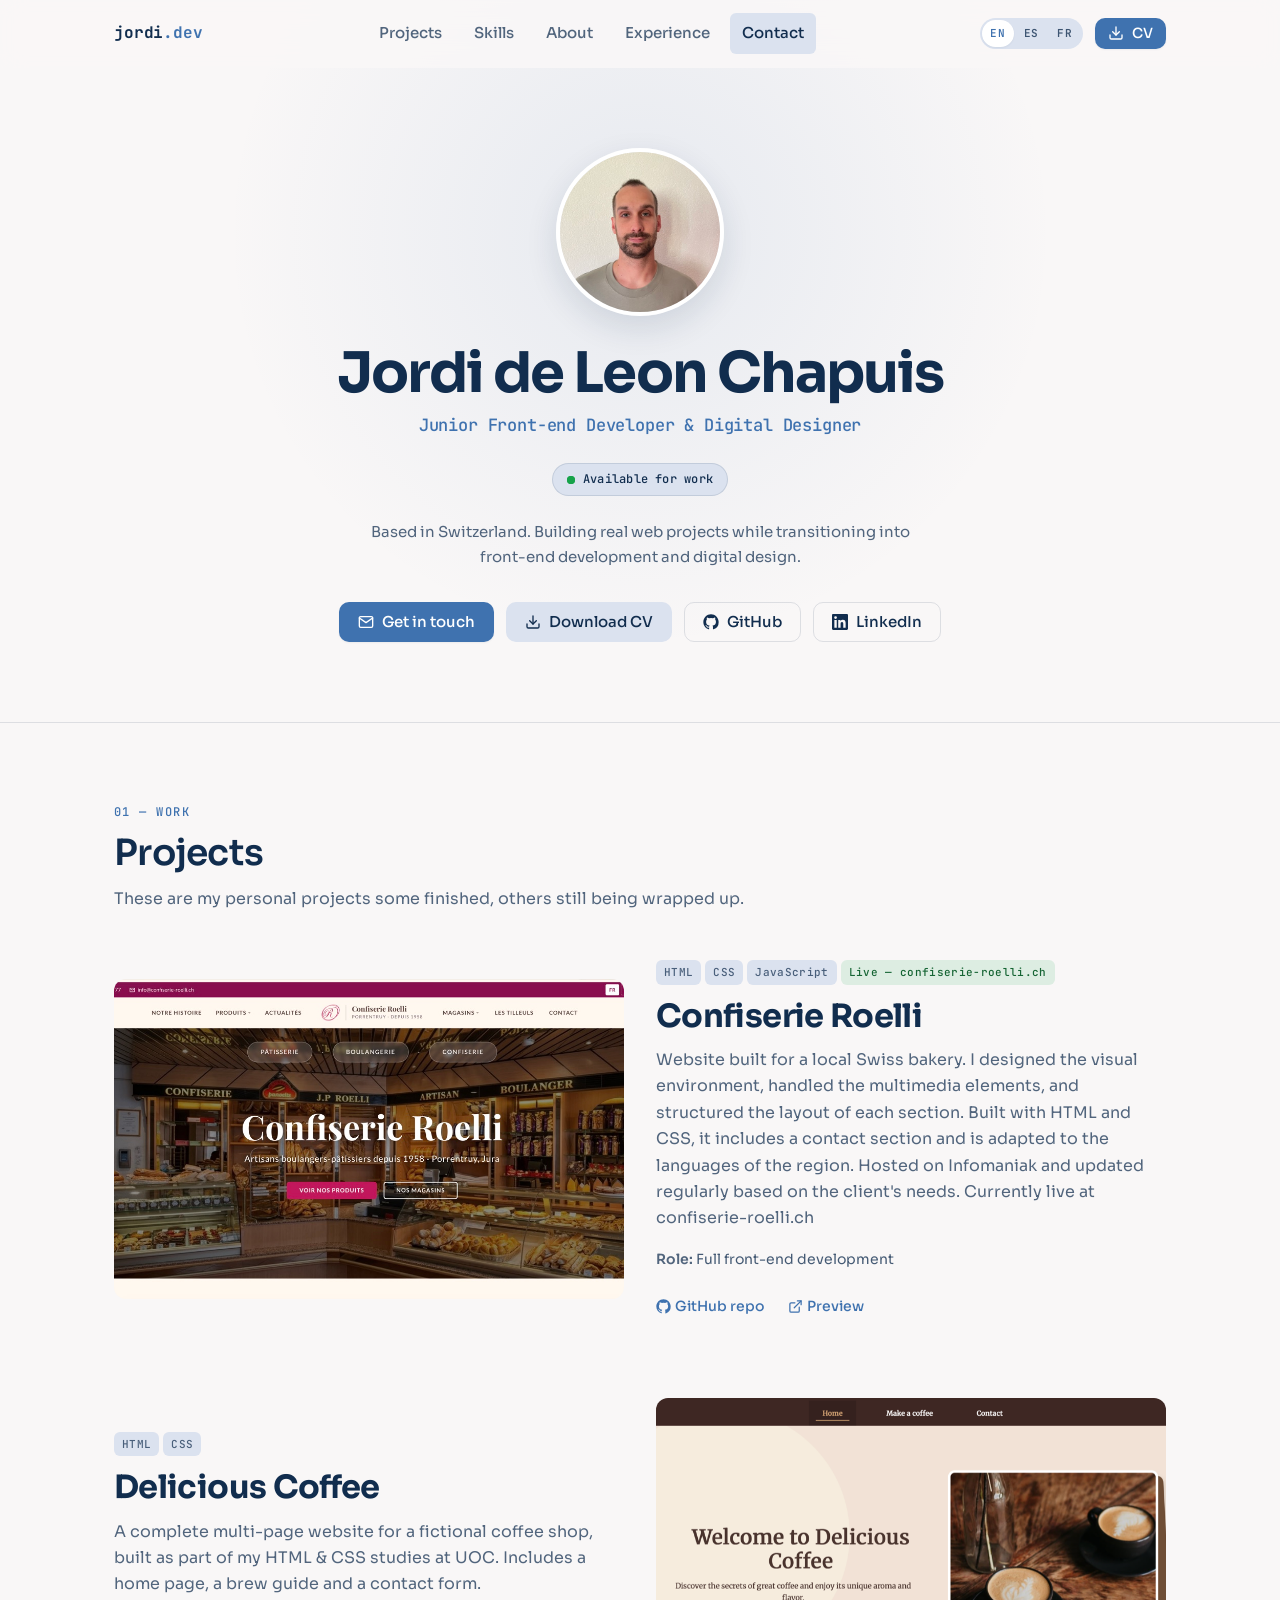
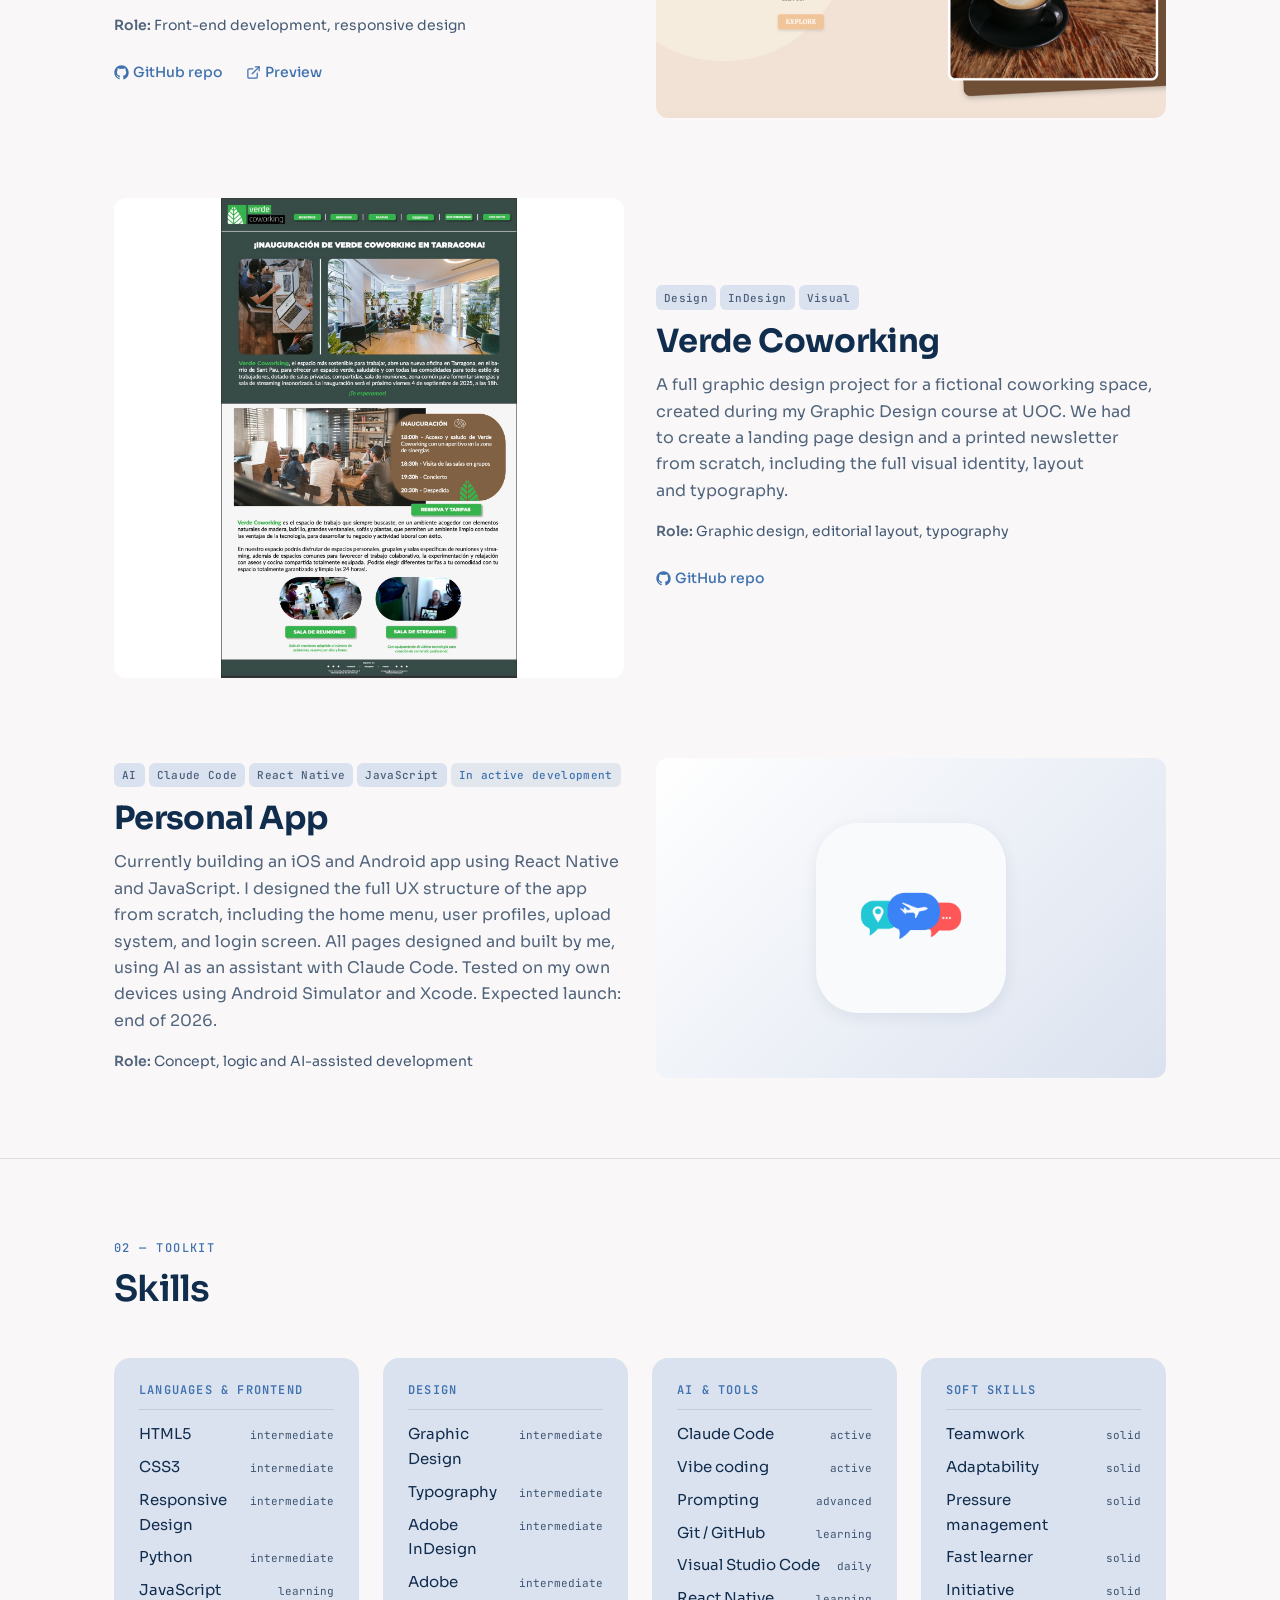
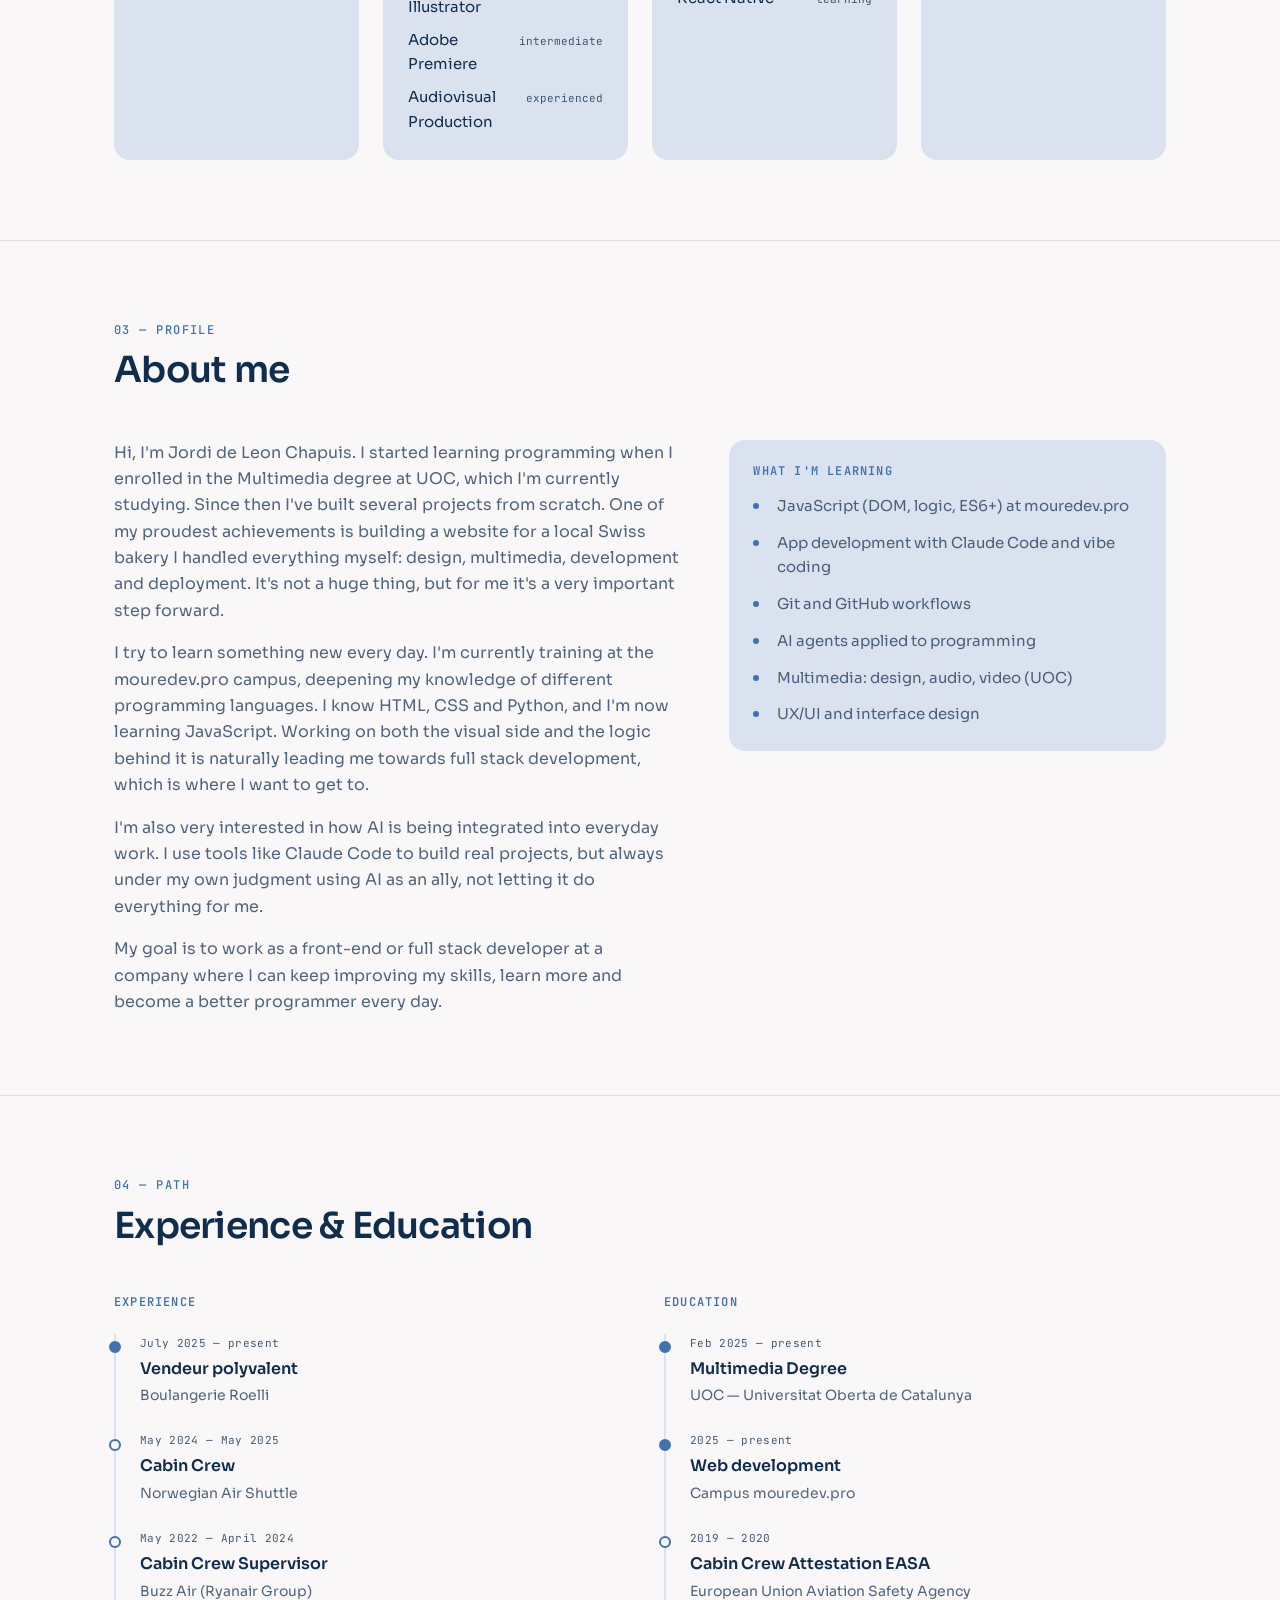
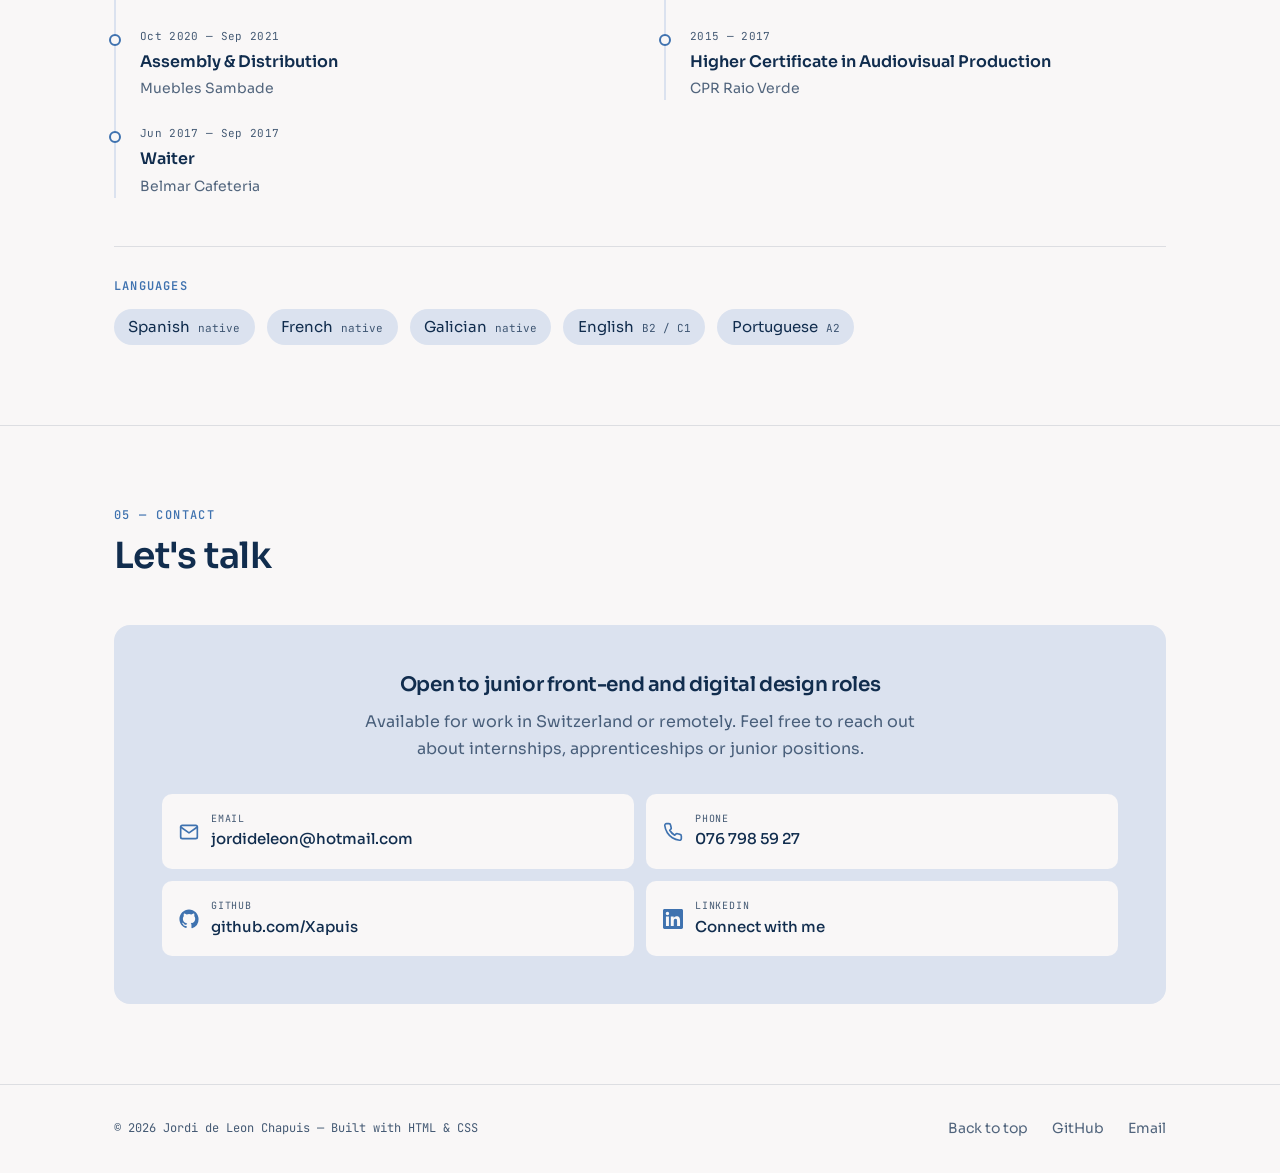
==== commit 6fda8ae0: "Roelli web publicada Co-Authored-By: Claude Opus 5.5 <noreply@anthropic.com>" ====
--- a/index.html
+++ b/index.html
@@ -136,7 +136,7 @@
                 <span class="tag">HTML</span>
                 <span class="tag">CSS</span>
                 <span class="tag">JavaScript</span>
-                <span class="tag tag--client">Real client project</span>
+                <span class="tag tag--client">Live — confiserie-roelli.ch</span>
               </div>
               <h3 class="project__title">Confiserie Roelli</h3>
               <p class="project__desc">
@@ -145,7 +145,7 @@
                 layout of each section. Built with HTML and CSS, it includes a
                 contact section and is adapted to the languages of the region.
                 Hosted on Infomaniak and updated regularly based on the client's
-                needs.
+                needs. Currently live at confiserie-roelli.ch
               </p>
               <p class="project__role"><strong>Role:</strong> Full front-end development</p>
               <div class="project__links">
@@ -153,7 +153,7 @@
                   <svg class="icon" viewBox="0 0 24 24" fill="currentColor" aria-hidden="true"><path d="M12 .5C5.73.5.5 5.73.5 12c0 5.08 3.29 9.38 7.86 10.9.58.1.79-.25.79-.56v-2c-3.2.7-3.88-1.37-3.88-1.37-.53-1.34-1.29-1.7-1.29-1.7-1.05-.72.08-.7.08-.7 1.16.08 1.77 1.2 1.77 1.2 1.03 1.77 2.7 1.26 3.36.96.1-.75.4-1.26.73-1.55-2.56-.29-5.25-1.28-5.25-5.7 0-1.26.45-2.29 1.19-3.1-.12-.29-.52-1.46.11-3.05 0 0 .97-.31 3.18 1.18a11 11 0 0 1 5.8 0c2.2-1.49 3.17-1.18 3.17-1.18.63 1.59.23 2.76.12 3.05.74.81 1.18 1.84 1.18 3.1 0 4.43-2.69 5.4-5.26 5.69.41.36.78 1.06.78 2.14v3.17c0 .31.21.67.8.56A11.51 11.51 0 0 0 23.5 12C23.5 5.73 18.27.5 12 .5z"></path></svg>
                   GitHub repo
                 </a>
-                <a class="project__link" href="https://xapuis.github.io/Confiserie-Roelli" target="_blank" rel="noopener">
+                <a class="project__link" href="https://confiserie-roelli.ch" target="_blank" rel="noopener">
                   <svg class="icon" viewBox="0 0 24 24" fill="none" stroke="currentColor" stroke-width="2" stroke-linecap="round" stroke-linejoin="round" aria-hidden="true"><path d="M18 13v6a2 2 0 0 1-2 2H5a2 2 0 0 1-2-2V8a2 2 0 0 1 2-2h6"></path><polyline points="15 3 21 3 21 9"></polyline><line x1="10" y1="14" x2="21" y2="3"></line></svg>
                   Preview
                 </a>
